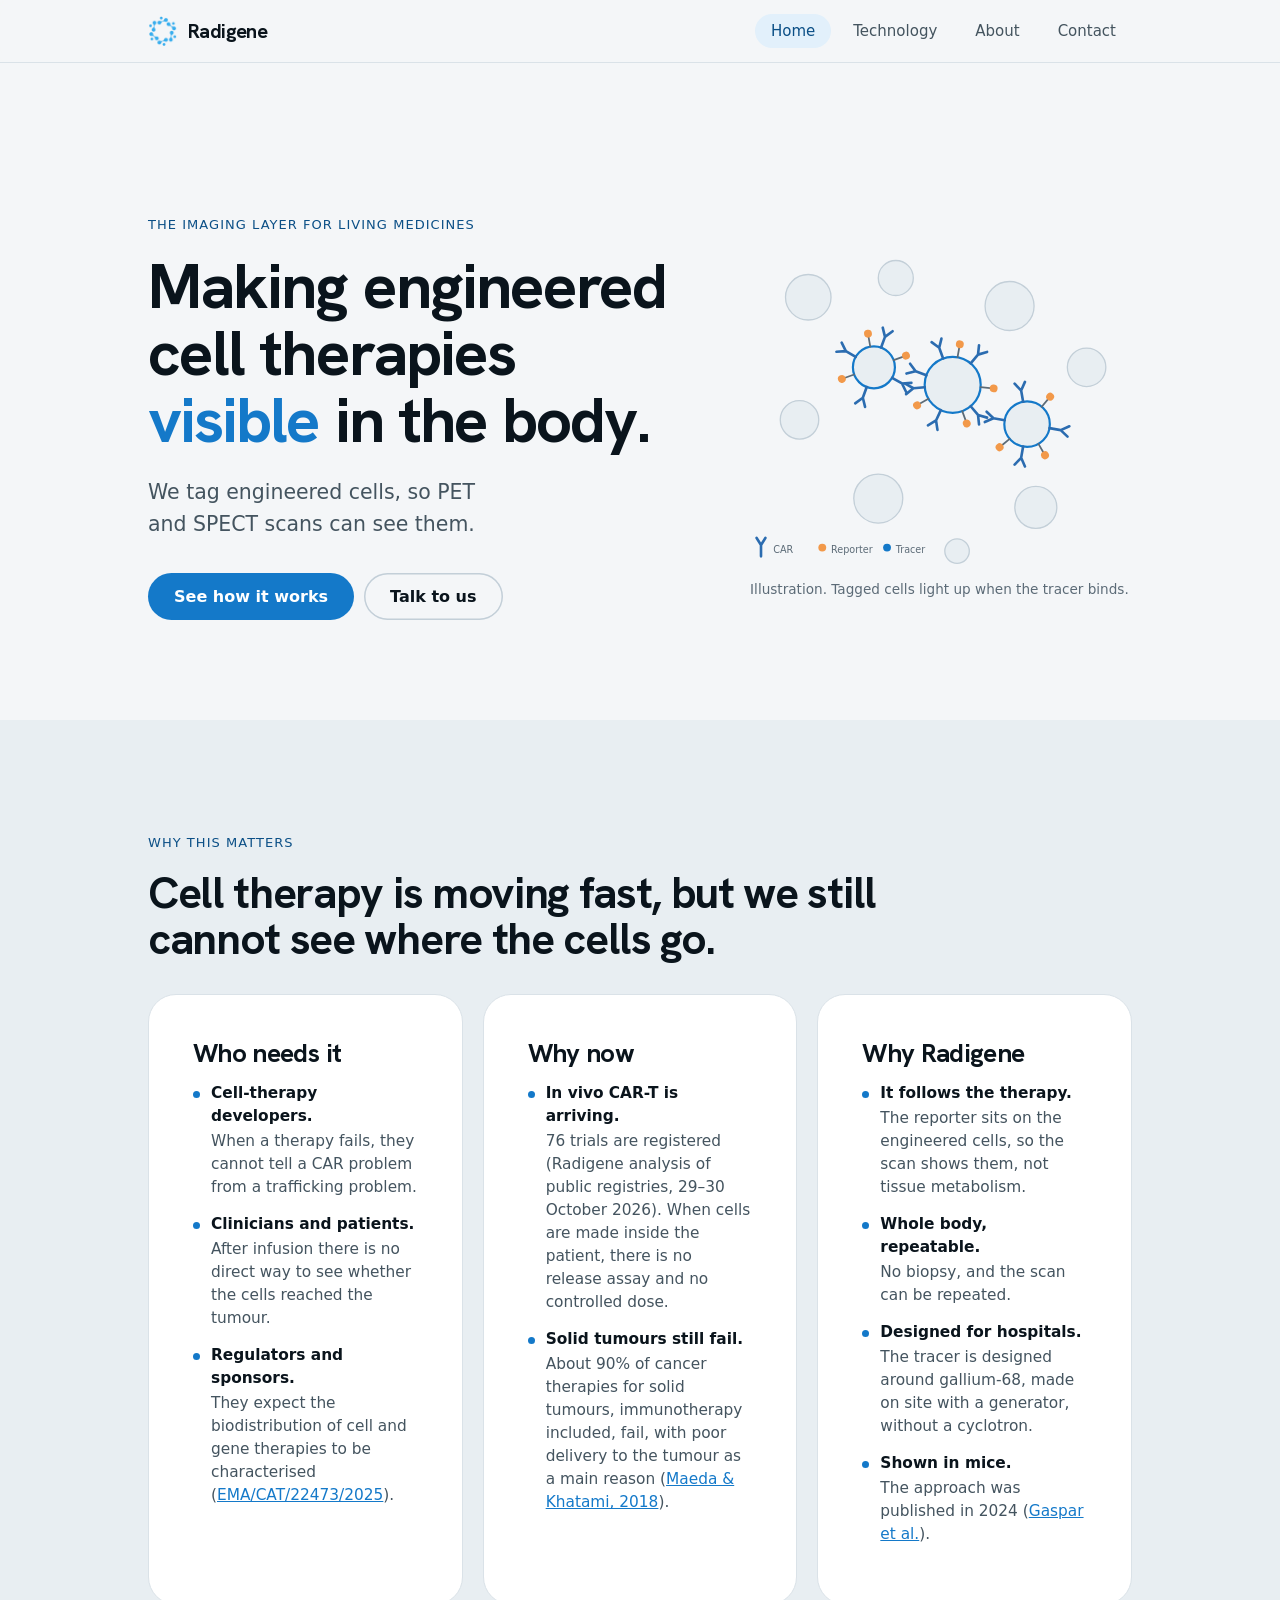
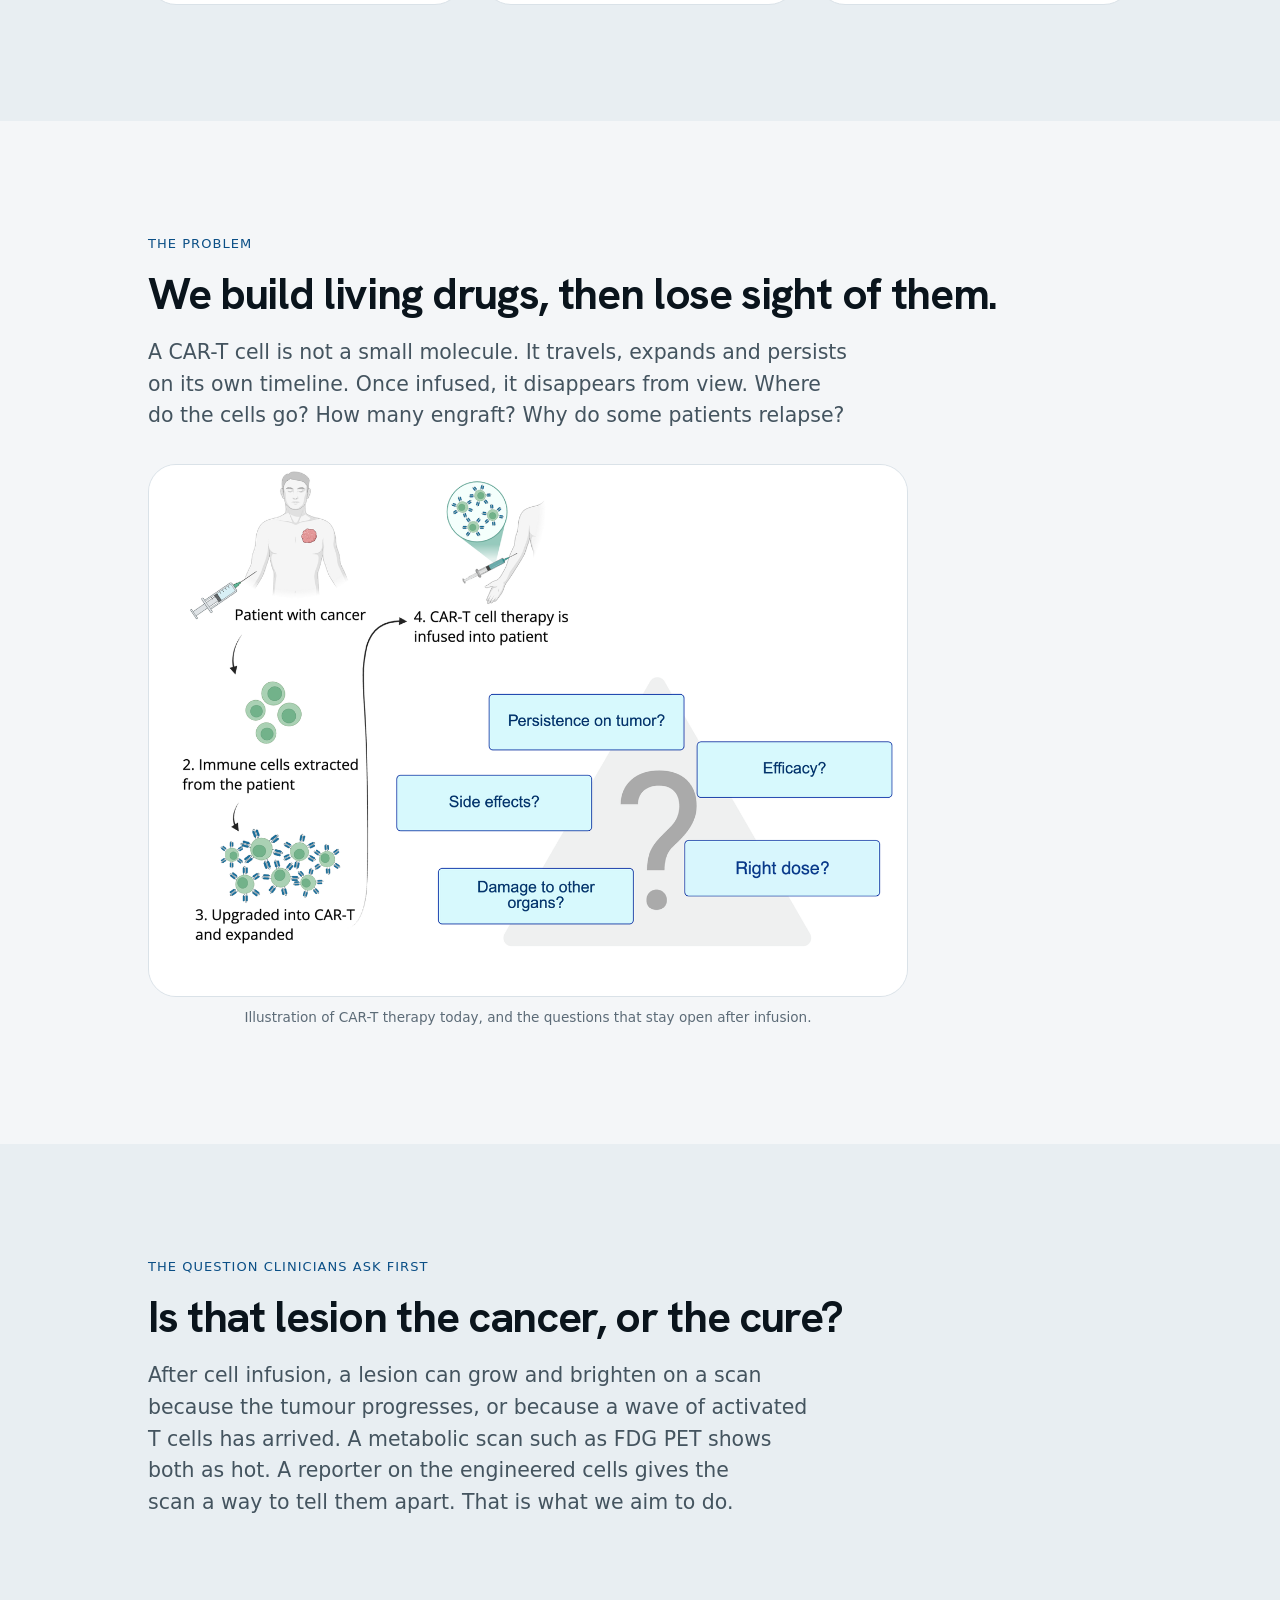
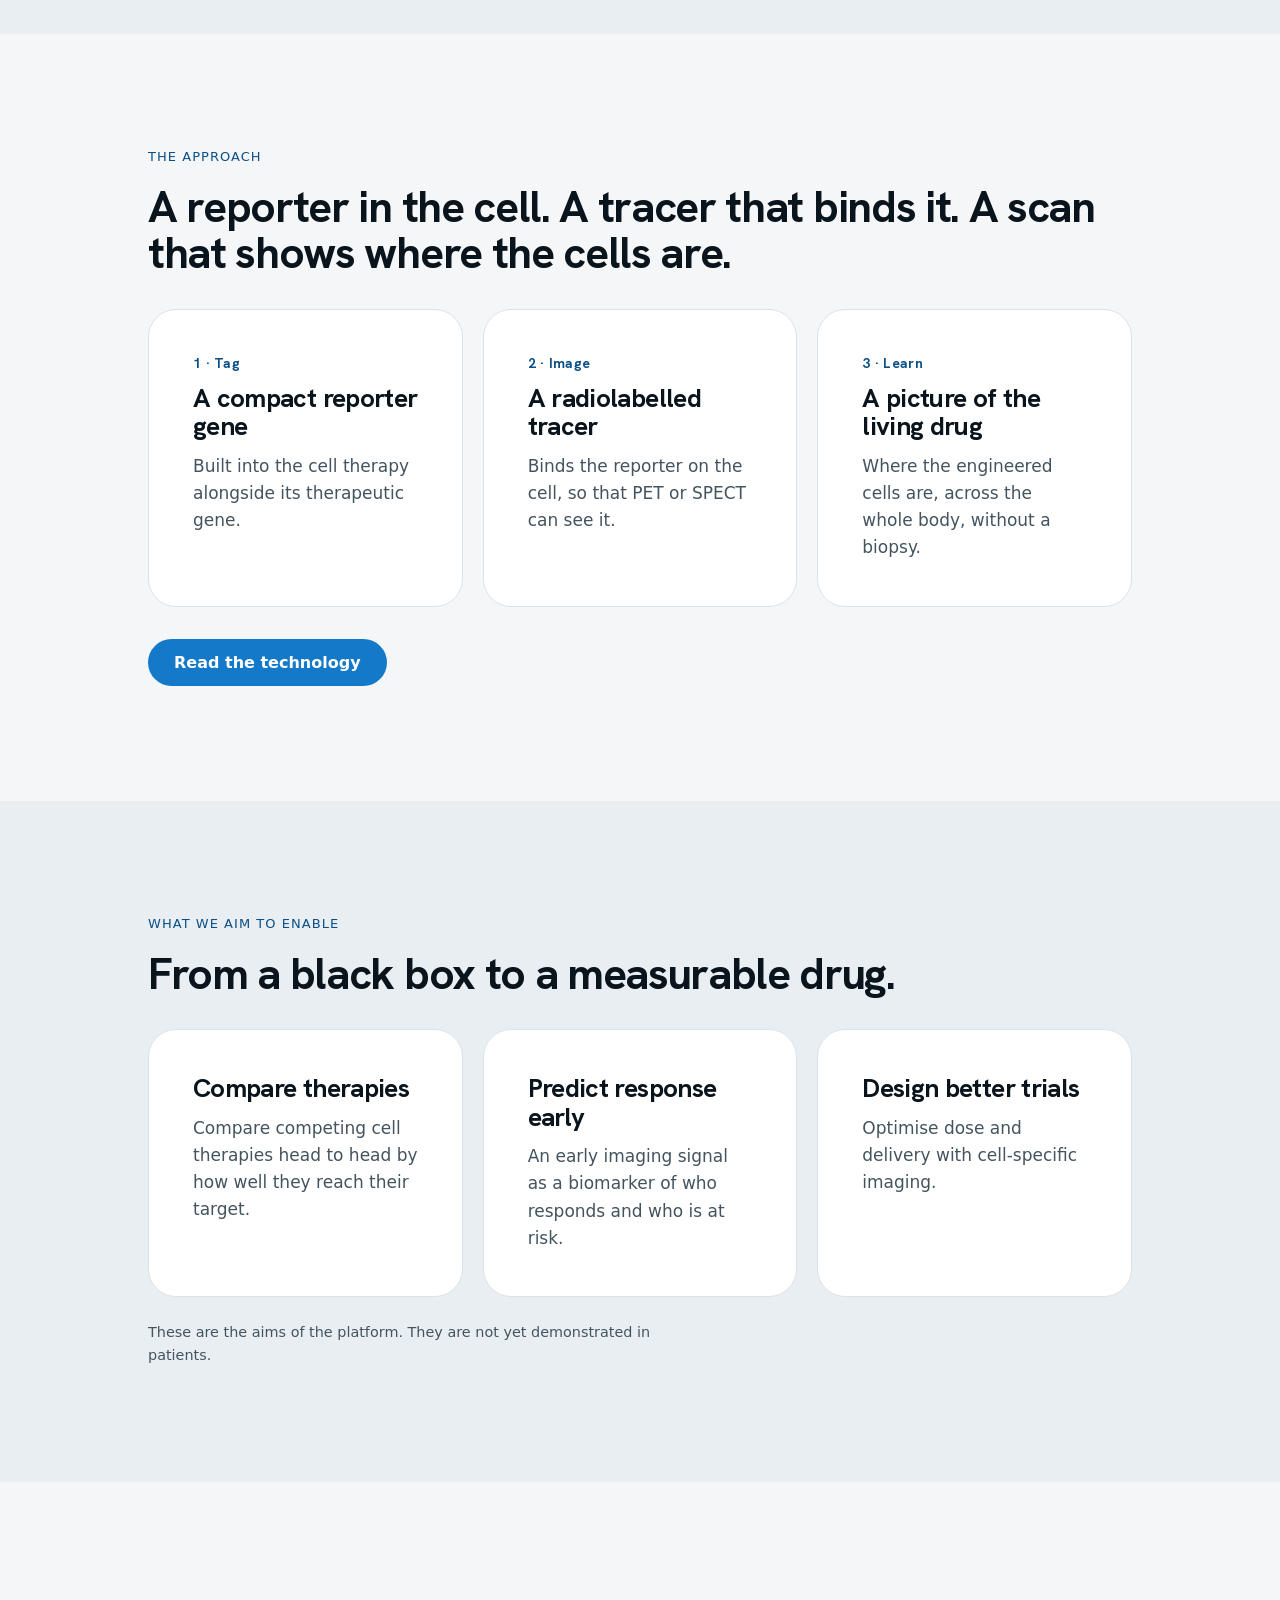
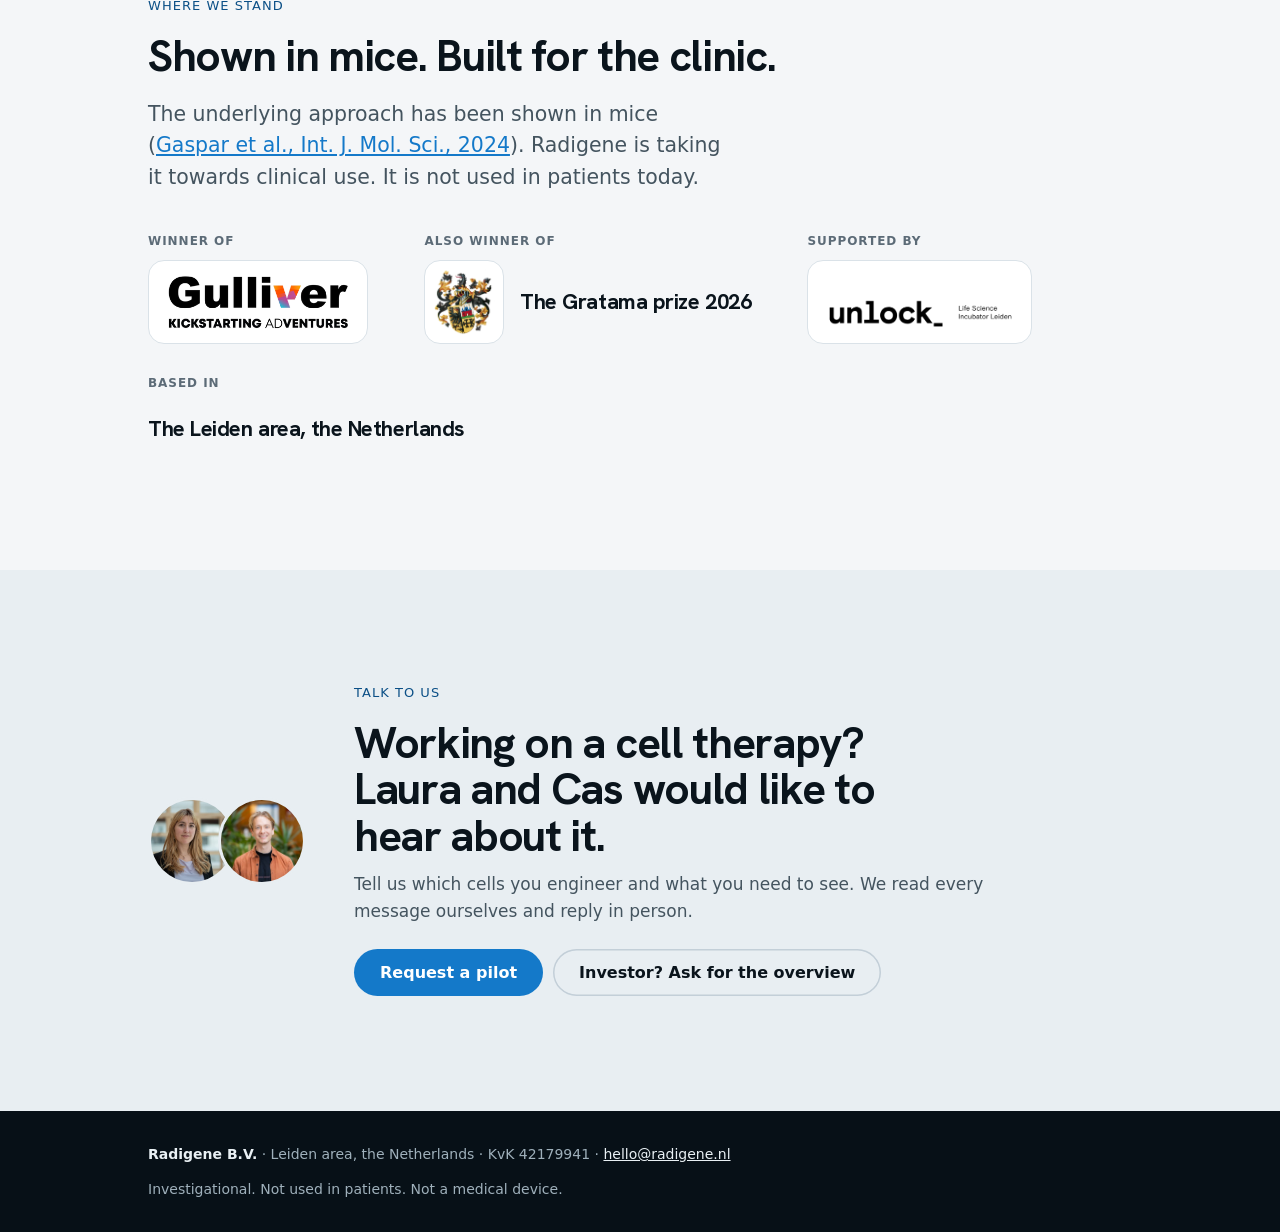
==== index.html @ 937caa24 "Search and AI visibility: Open Graph tags, JSON-LD Organization, share image, llms.txt, AI crawlers " ====
<!doctype html>
<html lang="en">
<head>
<meta charset="utf-8">
<meta name="viewport" content="width=device-width,initial-scale=1">
<title>Radigene | The imaging layer for living medicines</title>
<meta name="description" content="Radigene B.V. is a Dutch company building the imaging layer for living medicines: a reporter gene and a radiolabelled tracer to image engineered cells with PET and SPECT.">
<link rel="icon" href="assets/favicon-64.png">
<link rel="canonical" href="https://radigene.nl/">
<meta property="og:type" content="website">
<meta property="og:site_name" content="Radigene">
<meta property="og:title" content="Radigene | The imaging layer for living medicines">
<meta property="og:description" content="Radigene B.V. is a Dutch company building the imaging layer for living medicines: a reporter gene and a radiolabelled tracer to image engineered cells with PET and SPECT.">
<meta property="og:url" content="https://radigene.nl/">
<meta property="og:image" content="https://radigene.nl/assets/og-image.png">
<meta property="og:image:width" content="1200">
<meta property="og:image:height" content="630">
<meta property="og:image:alt" content="Radigene, the imaging layer for living medicines">
<meta name="twitter:card" content="summary_large_image">
<script type="application/ld+json">{"@context": "https://schema.org", "@type": "Organization", "@id": "https://radigene.nl/#organization", "name": "Radigene", "legalName": "Radigene B.V.", "url": "https://radigene.nl/", "logo": "https://radigene.nl/assets/logo-full.png", "image": "https://radigene.nl/assets/og-image.png", "email": "hello@radigene.nl", "description": "Radigene B.V. is a Dutch company building the imaging layer for living medicines: a reporter gene and a radiolabelled tracer to image engineered cells with PET and SPECT.", "identifier": {"@type": "PropertyValue", "propertyID": "KvK", "value": "42179941"}, "founder": [{"@type": "Person", "name": "Laura Mezzanotte", "jobTitle": "Co-founder and CEO", "sameAs": ["https://www.linkedin.com/in/lauramezzanotte/"]}, {"@type": "Person", "name": "Cas Kranenburg", "jobTitle": "Co-founder and business development", "sameAs": ["https://www.linkedin.com/in/kranenburg-cas/"]}]}</script>
<link rel="preload" href="assets/fonts/HankenGrotesk-Bold-latin.woff2" as="font" type="font/woff2" crossorigin>
<link rel="stylesheet" href="assets/site.css">
</head>
<body>
<a class="skip" href="#main">Skip to content</a>
<header class="site">
  <div class="wrap">
    <a class="brand" href="index.html"><img src="assets/logo-mark.png" alt="" width="30" height="30">Radigene</a>
    <nav aria-label="Main"><ul><li><a href="index.html" aria-current="page">Home</a></li><li><a href="technology.html">Technology</a></li><li><a href="about.html">About</a></li><li><a href="contact.html">Contact</a></li></ul></nav>
  </div>
</header>
<main id="main">
<section class="hero"><div class="wrap herogrid">
  <div>
    <p class="eyebrow">The imaging layer for living medicines</p>
    <h1>Making engineered cell therapies <em>visible</em> in the body.</h1>
    <p class="lede">We tag engineered cells, so PET and SPECT scans can see them.</p>
    <a class="btn" href="technology.html">See how it works</a><a class="btn alt" href="contact.html">Talk to us</a>
  </div>
  <figure class="vizwrap"><svg class="viz" viewBox="0 0 440 380" role="img" aria-label="Illustration: engineered cells carry two kinds of receptor on their surface, a CAR and a reporter. Radiolabelled tracer particles travel to the reporters and bind them, and the cells light up."><g class="cells"><circle cx="70" cy="70" r="26"/><circle cx="170" cy="48" r="20"/><circle cx="300" cy="80" r="28"/><circle cx="388" cy="150" r="22"/><circle cx="60" cy="210" r="22"/><circle cx="150" cy="300" r="28"/><circle cx="330" cy="310" r="24"/><circle cx="240" cy="360" r="14"/><g class="tag t1"><g transform="translate(235 170)"><circle class="body" r="32"/><g transform="rotate(-70) translate(0 -32)"><path class="car" d="M0 0V-13M0 -13L-6 -22M0 -13L6 -22"/></g><g transform="rotate(-20) translate(0 -32)"><path class="car" d="M0 0V-13M0 -13L-6 -22M0 -13L6 -22"/></g><g transform="rotate(40) translate(0 -32)"><path class="car" d="M0 0V-13M0 -13L-6 -22M0 -13L6 -22"/></g><g transform="rotate(140) translate(0 -32)"><path class="car" d="M0 0V-13M0 -13L-6 -22M0 -13L6 -22"/></g><g transform="rotate(205) translate(0 -32)"><path class="car" d="M0 0V-13M0 -13L-6 -22M0 -13L6 -22"/></g><g transform="rotate(265) translate(0 -32)"><path class="car" d="M0 0V-13M0 -13L-6 -22M0 -13L6 -22"/></g><g transform="rotate(10) translate(0 -32)"><path class="stem" d="M0 0V-11"/><circle class="rep" cx="0" cy="-15" r="4.5"/></g><g transform="rotate(95) translate(0 -32)"><path class="stem" d="M0 0V-11"/><circle class="rep" cx="0" cy="-15" r="4.5"/></g><g transform="rotate(160) translate(0 -32)"><path class="stem" d="M0 0V-11"/><circle class="rep" cx="0" cy="-15" r="4.5"/></g><g transform="rotate(-120) translate(0 -32)"><path class="stem" d="M0 0V-11"/><circle class="rep" cx="0" cy="-15" r="4.5"/></g></g></g><g class="tag t2"><g transform="translate(145 150)"><circle class="body" r="24"/><g transform="rotate(-60) translate(0 -24)"><path class="car" d="M0 0V-13M0 -13L-6 -22M0 -13L6 -22"/></g><g transform="rotate(20) translate(0 -24)"><path class="car" d="M0 0V-13M0 -13L-6 -22M0 -13L6 -22"/></g><g transform="rotate(120) translate(0 -24)"><path class="car" d="M0 0V-13M0 -13L-6 -22M0 -13L6 -22"/></g><g transform="rotate(200) translate(0 -24)"><path class="car" d="M0 0V-13M0 -13L-6 -22M0 -13L6 -22"/></g><g transform="rotate(-10) translate(0 -24)"><path class="stem" d="M0 0V-11"/><circle class="rep" cx="0" cy="-15" r="4.5"/></g><g transform="rotate(70) translate(0 -24)"><path class="stem" d="M0 0V-11"/><circle class="rep" cx="0" cy="-15" r="4.5"/></g><g transform="rotate(250) translate(0 -24)"><path class="stem" d="M0 0V-11"/><circle class="rep" cx="0" cy="-15" r="4.5"/></g></g></g><g class="tag t3"><g transform="translate(320 215)"><circle class="body" r="26"/><g transform="rotate(-80) translate(0 -26)"><path class="car" d="M0 0V-13M0 -13L-6 -22M0 -13L6 -22"/></g><g transform="rotate(-10) translate(0 -26)"><path class="car" d="M0 0V-13M0 -13L-6 -22M0 -13L6 -22"/></g><g transform="rotate(100) translate(0 -26)"><path class="car" d="M0 0V-13M0 -13L-6 -22M0 -13L6 -22"/></g><g transform="rotate(190) translate(0 -26)"><path class="car" d="M0 0V-13M0 -13L-6 -22M0 -13L6 -22"/></g><g transform="rotate(40) translate(0 -26)"><path class="stem" d="M0 0V-11"/><circle class="rep" cx="0" cy="-15" r="4.5"/></g><g transform="rotate(150) translate(0 -26)"><path class="stem" d="M0 0V-11"/><circle class="rep" cx="0" cy="-15" r="4.5"/></g><g transform="rotate(-130) translate(0 -26)"><path class="stem" d="M0 0V-11"/><circle class="rep" cx="0" cy="-15" r="4.5"/></g></g></g></g><g class="trc"><circle class="p" cx="420" cy="20" r="4.5" style="--dx:-176.8px;--dy:103.7px;animation-delay:0.00s"/><circle class="p" cx="430" cy="205" r="4.5" style="--dx:-148.2px;--dy:-30.9px;animation-delay:0.12s"/><circle class="p" cx="225" cy="372" r="4.5" style="--dx:-30.7px;--dy:-178.5px;animation-delay:0.24s"/><circle class="p" cx="18" cy="30" r="4.5" style="--dx:120.2px;--dy:81.6px;animation-delay:0.36s"/><circle class="p" cx="190" cy="6" r="4.5" style="--dx:-8.4px;--dy:130.7px;animation-delay:0.48s"/><circle class="p" cx="415" cy="360" r="4.5" style="--dx:-74.5px;--dy:-109.5px;animation-delay:0.60s"/><circle class="p" cx="436" cy="120" r="4.5" style="--dx:-89.6px;--dy:63.6px;animation-delay:0.72s"/></g><g class="key" font-size="11"><path class="car" d="M16 366V353M16 353L11 345M16 353L21 345"/><text x="30" y="362">CAR</text><circle class="rep" cx="86" cy="356" r="4.5"/><text x="96" y="362">Reporter</text><circle class="p0" cx="160" cy="356" r="4.5"/><text x="170" y="362">Tracer</text></g></svg><figcaption>Illustration. Tagged cells light up when the tracer binds.</figcaption></figure>
</div></section>

<section class="tint need"><div class="wrap">
  <p class="eyebrow">Why this matters</p>
  <h2>Cell therapy is moving fast, but we still cannot see where the cells go.</h2>
  <div class="cols" style="margin-top:32px">
    <div class="panel"><h3>Who needs it</h3>
      <ul class="tick">
        <li><b>Cell-therapy developers.</b> When a therapy fails, they cannot tell a CAR problem from a trafficking problem.</li>
        <li><b>Clinicians and patients.</b> After infusion there is no direct way to see whether the cells reached the tumour.</li>
        <li><b>Regulators and sponsors.</b> They expect the biodistribution of cell and gene therapies to be characterised (<a href="https://www.ema.europa.eu/en/guideline-quality-non-clinical-clinical-requirements-investigational-advanced-therapy-medicinal-products-clinical-trials-scientific-guideline" rel="noopener" target="_blank">EMA/CAT/22473/2025</a>).</li>
      </ul></div>
    <div class="panel"><h3>Why now</h3>
      <ul class="tick">
        <li><b>In vivo CAR-T is arriving.</b> 76 trials are registered (Radigene analysis of public registries, 29&ndash;30 October 2026). When cells are made inside the patient, there is no release assay and no controlled dose.</li>
        <li><b>Solid tumours still fail.</b> About 90% of cancer therapies for solid tumours, immunotherapy included, fail, with poor delivery to the tumour as a main reason (<a href="https://doi.org/10.1186/s40169-018-0185-6" rel="noopener" target="_blank">Maeda &amp; Khatami, 2018</a>).</li>
      </ul></div>
    <div class="panel"><h3>Why Radigene</h3>
      <ul class="tick">
        <li><b>It follows the therapy.</b> The reporter sits on the engineered cells, so the scan shows them, not tissue metabolism.</li>
        <li><b>Whole body, repeatable.</b> No biopsy, and the scan can be repeated.</li>
        <li><b>Designed for hospitals.</b> The tracer is designed around gallium-68, made on site with a generator, without a cyclotron.</li>
        <li><b>Shown in mice.</b> The approach was published in 2024 (<a href="https://doi.org/10.3390/ijms25158206" rel="noopener" target="_blank">Gaspar et al.</a>).</li>
      </ul></div>
  </div>
</div></section>

<section><div class="wrap">
  <p class="eyebrow">The problem</p>
  <h2>We build living drugs, then lose sight of them.</h2>
  <p class="lede" style="margin-top:0">A CAR-T cell is not a small molecule. It travels, expands and persists on its own timeline. Once infused, it disappears from view. Where do the cells go? How many engraft? Why do some patients relapse?</p>
  <figure class="slide" style="margin-top:32px;max-width:760px"><img src="assets/cart-process.png" width="1400" height="980" loading="lazy" alt="CAR-T therapy today: immune cells are taken from the patient, engineered into CAR-T cells and expanded, then infused. Afterwards the open questions are persistence on the tumour, efficacy, side effects, the right dose and damage to other organs."><figcaption>Illustration of CAR-T therapy today, and the questions that stay open after infusion.</figcaption></figure>
</div></section>

<section class="tint"><div class="wrap">
  <p class="eyebrow">The question clinicians ask first</p>
  <h2>Is that lesion the cancer, or the cure?</h2>
  <p class="lede" style="margin-top:0">After cell infusion, a lesion can grow and brighten on a scan because the tumour progresses, or because a wave of activated T cells has arrived. A metabolic scan such as FDG PET shows both as hot. A reporter on the engineered cells gives the scan a way to tell them apart. That is what we aim to do.</p>
</div></section>

<section><div class="wrap">
  <p class="eyebrow">The approach</p>
  <h2>A reporter in the cell. A tracer that binds it. A scan that shows where the cells are.</h2>
  <div class="cols" style="margin-top:32px">
    <div class="panel"><p class="num">1 &middot; Tag</p><h3>A compact reporter gene</h3><p style="margin-top:12px">Built into the cell therapy alongside its therapeutic gene.</p></div>
    <div class="panel"><p class="num">2 &middot; Image</p><h3>A radiolabelled tracer</h3><p style="margin-top:12px">Binds the reporter on the cell, so that PET or SPECT can see it.</p></div>
    <div class="panel"><p class="num">3 &middot; Learn</p><h3>A picture of the living drug</h3><p style="margin-top:12px">Where the engineered cells are, across the whole body, without a biopsy.</p></div>
  </div>
  <a class="btn" href="technology.html">Read the technology</a>
</div></section>

<section class="tint"><div class="wrap">
  <p class="eyebrow">What we aim to enable</p>
  <h2>From a black box to a measurable drug.</h2>
  <div class="cols" style="margin-top:32px">
    <div class="panel"><h3>Compare therapies</h3><p style="margin-top:12px">Compare competing cell therapies head to head by how well they reach their target.</p></div>
    <div class="panel"><h3>Predict response early</h3><p style="margin-top:12px">An early imaging signal as a biomarker of who responds and who is at risk.</p></div>
    <div class="panel"><h3>Design better trials</h3><p style="margin-top:12px">Optimise dose and delivery with cell-specific imaging.</p></div>
  </div>
  <p style="margin-top:24px;font-size:.9rem">These are the aims of the platform. They are not yet demonstrated in patients.</p>
</div></section>

<section><div class="wrap">
  <p class="eyebrow">Where we stand</p>
  <h2>Shown in mice. Built for the clinic.</h2>
  <p class="lede" style="margin-top:0">The underlying approach has been shown in mice (<a href="https://doi.org/10.3390/ijms25158206" rel="noopener" target="_blank">Gaspar et al., Int. J. Mol. Sci., 2024</a>). Radigene is taking it towards clinical use. It is not used in patients today.</p>
  <div class="recog">
    <div><span>Winner of</span><img src="assets/logo-gulliver.png" width="180" height="56" alt="Gulliver Challenge, Kickstarting Adventures" loading="lazy"></div>
    <div><span>Also winner of</span><div class="gr"><img src="assets/logo-gratama.png" width="76" height="81" alt="Gratama crest" loading="lazy"><p class="loc">The Gratama prize 2026</p></div></div>
    <div><span>Supported by</span><img src="assets/logo-unlock.png" width="225" height="69" alt="unlock_, Life Science Incubator Leiden" loading="lazy"></div>
    <div><span>Based in</span><p class="loc">The Leiden area, the Netherlands</p></div>
  </div>
</div></section>

<section class="tint"><div class="wrap">
  <div class="personal">
    <div class="faces"><img src="assets/laura-mezzanotte.jpg" width="88" height="88" alt="Laura Mezzanotte" loading="lazy"><img src="assets/cas-kranenburg.jpg" width="88" height="88" alt="Cas Kranenburg" loading="lazy"></div>
    <div>
      <p class="eyebrow">Talk to us</p>
      <h2>Working on a cell therapy? Laura and Cas would like to hear about it.</h2>
      <p>Tell us which cells you engineer and what you need to see. We read every message ourselves and reply in person.</p>
      <a class="btn" href="mailto:hello@radigene.nl?subject=Pilot%20with%20our%20construct">Request a pilot</a><a class="btn alt" href="mailto:hello@radigene.nl?subject=Overview%20request">Investor? Ask for the overview</a>
    </div>
  </div>
</div></section>
</main>
<footer class="site">
  <div class="wrap">
    <span><b>Radigene B.V.</b> &middot; Leiden area, the Netherlands &middot; KvK 42179941 &middot; <a href="mailto:hello@radigene.nl">hello@radigene.nl</a></span>
    <span>Investigational. Not used in patients. Not a medical device.</span>
  </div>
</footer>
</body>
</html>
---- assets/site.css ----
/* Radigene, light editorial style (adapted from the 2026-10 site drafts). Light and dark follow the system setting. */
@font-face{font-family:'HK Grotesk';font-weight:700;font-style:normal;font-display:swap;src:url(fonts/HankenGrotesk-Bold-latin.woff2) format('woff2');unicode-range:U+0000-00FF,U+0131,U+0152-0153,U+02BB-02BC,U+02C6,U+02DA,U+02DC,U+0304,U+0308,U+0329,U+2000-206F,U+20AC,U+2122,U+2191,U+2193,U+2212,U+2215,U+FEFF,U+FFFD}
@font-face{font-family:'HK Grotesk';font-weight:700;font-style:normal;font-display:swap;src:url(fonts/HankenGrotesk-Bold-latin-ext.woff2) format('woff2');unicode-range:U+0100-02BA,U+02BD-02C5,U+02C7-02CC,U+02CE-02D7,U+02DD-02FF,U+0304,U+0308,U+0329,U+1D00-1DBF,U+1E00-1E9F,U+1EF2-1EFF,U+2020,U+20A0-20AB,U+20AD-20C0,U+2113,U+2C60-2C7F,U+A720-A7FF}
/* Titles: HK Grotesk Bold (self-hosted; Hanken Grotesk is its current name). Body text: Segoe UI, system fonts elsewhere. */

:root{
  color-scheme:light dark;
  --bg:#F4F6F8; --bg-2:#E8EEF2; --surface:#FFFFFF;
  --ink:#0A141C; --muted:#44545F; --subtle:#5C6B77;
  --line:#DAE2E8; --line-2:#C3CFD8;
  --accent:#1479C9; --accent-soft:#E2F0FB; --accent-ink:#0B4F86; --on-accent:#FFFFFF;
  --dark:#071017; --on-dark:#E9F0F4; --on-dark-muted:#9FB0BB;
  --display:"HK Grotesk","Hanken Grotesk","Segoe UI",system-ui,sans-serif;
  --sans:"Segoe UI",system-ui,-apple-system,"Helvetica Neue",Arial,sans-serif;
  --r-panel:28px; --pill:999px;
  --gut:clamp(20px,4vw,48px); --max:1080px;
}
@media (prefers-color-scheme:dark){:root{
  --bg:#071017; --bg-2:#0B1822; --surface:#0E1A24;
  --ink:#EAF1F5; --muted:#AEBDC7; --subtle:#8FA0AB;
  --line:#1B2A36; --line-2:#2B3D4C;
  --accent:#4DB1F0; --accent-soft:#10283A; --accent-ink:#A6DEFF; --on-accent:#05121B;
  --dark:#040B10;
}}
*{box-sizing:border-box;margin:0;padding:0}
html{background:var(--bg);scroll-behavior:smooth}
body{min-height:100vh;display:flex;flex-direction:column;background:var(--bg);color:var(--muted);font:400 17px/1.6 var(--sans);-webkit-font-smoothing:antialiased;-webkit-text-size-adjust:100%}
a{color:var(--accent)}
img{display:block;max-width:100%}
:focus-visible{outline:3px solid var(--accent);outline-offset:3px;border-radius:6px}
.skip{position:absolute;left:-999px;top:8px;background:var(--accent);color:var(--on-accent);padding:10px 16px;border-radius:var(--pill);z-index:99;font:500 14px var(--sans);text-decoration:none}
.skip:focus{left:8px}
h1,h2,h3{font-family:var(--display);color:var(--ink);font-weight:700;letter-spacing:-.03em;line-height:1.05}
h1{font-size:clamp(40px,7vw,84px);max-width:16ch}
h2{font-size:clamp(28px,4vw,44px);margin-bottom:20px}
h3{font-size:clamp(20px,2.2vw,26px);line-height:1.1;letter-spacing:-.025em;font-weight:700}
h1 em{font-style:normal;color:var(--accent)}
p{max-width:62ch}
p+p{margin-top:1em}
.lede{font-size:clamp(18px,1.6vw,21px);line-height:1.55;margin-top:24px}
.wrap{max-width:var(--max);margin:0 auto;padding-inline:var(--gut);width:100%}
.eyebrow{font:500 13px var(--sans);letter-spacing:.08em;text-transform:uppercase;color:var(--accent-ink);margin-bottom:20px}

header.site{position:sticky;top:0;z-index:10;background:color-mix(in srgb,var(--bg) 88%,transparent);backdrop-filter:saturate(1.4) blur(10px);border-bottom:1px solid var(--line)}
header.site .wrap{display:flex;align-items:center;justify-content:space-between;gap:16px;padding-block:14px}
.brand{display:flex;align-items:center;gap:10px;text-decoration:none;color:var(--ink);font:700 20px var(--display);letter-spacing:-.03em}
.brand img{width:30px;height:auto}
nav ul{display:flex;gap:6px;list-style:none}
nav a{display:block;padding:8px 16px;border-radius:var(--pill);color:var(--muted);text-decoration:none;font:500 15px var(--sans)}
nav a:hover{color:var(--ink);background:var(--bg-2)}
nav a[aria-current="page"]{background:var(--accent-soft);color:var(--accent-ink)}

main{flex:1}
section{padding-block:clamp(56px,9vw,120px)}
.hero{padding-block:clamp(72px,12vw,160px) clamp(48px,8vw,100px)}
.tint{background:var(--bg-2)}
.btn{display:inline-block;margin-top:32px;padding:14px 26px;border-radius:var(--pill);background:var(--accent);color:var(--on-accent);text-decoration:none;font:600 16px var(--sans)}
.btn:hover{filter:brightness(1.08)}
.btn.alt{background:transparent;color:var(--ink);box-shadow:inset 0 0 0 1.5px var(--line-2);margin-left:10px}
.panel{background:var(--surface);border:1px solid var(--line);border-radius:var(--r-panel);padding:clamp(24px,4vw,44px)}
.cols{display:grid;grid-template-columns:repeat(auto-fit,minmax(260px,1fr));gap:20px}
.people{display:grid;grid-template-columns:repeat(auto-fit,minmax(300px,1fr));gap:20px}
.person{display:flex;flex-direction:column;gap:16px}
.person img{width:112px;height:112px;border-radius:50%;object-fit:cover;border:1px solid var(--line)}
.person .role{font:500 14px var(--sans);color:var(--accent-ink);margin:4px 0 12px}
.person p{margin:0 0 10px}
.kv{display:grid;grid-template-columns:max-content 1fr;gap:8px 24px}
.kv dt{color:var(--subtle)} .kv dd{color:var(--ink)}
.mail{font:700 clamp(22px,4vw,40px) var(--display);letter-spacing:-.03em;word-break:break-word}

footer.site{background:var(--dark);color:var(--on-dark-muted);font-size:14px;padding-block:32px}
footer.site .wrap{display:flex;flex-wrap:wrap;justify-content:space-between;gap:12px 32px}
footer.site a{color:var(--on-dark)}
footer.site b{color:var(--on-dark);font-weight:600}
@media (max-width:560px){nav a{padding:8px 11px;font-size:14px}.btn.alt{margin-left:0;margin-top:12px}}
@media (prefers-reduced-motion:reduce){html{scroll-behavior:auto}}
@media (max-width:380px){nav a{padding:8px 8px}.brand{font-size:18px}}
.num{font:700 14px var(--display);color:var(--accent-ink);letter-spacing:.02em;margin-bottom:12px}
.cols4{grid-template-columns:repeat(auto-fit,minmax(220px,1fr))}
.herogrid{display:grid;grid-template-columns:1.25fr .9fr;gap:clamp(24px,5vw,64px);align-items:center}
.vizwrap{margin:0}
.vizwrap figcaption,.slide figcaption{font-size:.85rem;color:var(--subtle);margin-top:10px;text-align:center}
.viz{width:100%;height:auto;display:block}
.viz .cells circle{fill:var(--bg-2);stroke:var(--line-2);stroke-width:1.5}
.viz .cells .tag{stroke:var(--accent);stroke-width:2.5;animation:glow 8s ease-in-out infinite}
.viz .cells .t2{animation-delay:.8s}.viz .cells .t3{animation-delay:1.6s}
@media (prefers-reduced-motion:reduce){.viz .cells .tag{animation:none;fill:var(--accent-soft)}.viz .p{animation:none;opacity:0}}
@media (max-width:760px){.herogrid{grid-template-columns:1fr}.vizwrap{max-width:360px}}
.strip{padding-block:0;border-block:1px solid var(--line);background:var(--surface)}
.facts{display:grid;grid-template-columns:repeat(auto-fit,minmax(240px,1fr));gap:0}
.facts>div{padding:28px 24px 28px 0}
.facts strong{display:block;font:700 clamp(30px,4vw,44px) var(--display);letter-spacing:-.03em;color:var(--ink);line-height:1;margin-bottom:8px}
.facts span{display:block;font-size:.92rem;line-height:1.5}
.chip{display:inline-block;padding:8px 16px;border-radius:var(--pill);background:var(--accent-soft);color:var(--accent-ink);font:600 14px var(--sans)}
.panel .btn{margin-top:20px}
.slide{margin:0}
.slide img{width:100%;height:auto;border-radius:var(--r-panel);border:1px solid var(--line);background:#fff}
.herogrid h1{font-size:clamp(36px,5.2vw,64px)}
.viz .car{fill:none;stroke:#2B6CB0;stroke-width:2.6;stroke-linecap:round;stroke-linejoin:round}
.viz .stem{stroke:var(--subtle);stroke-width:2;stroke-linecap:round}
.viz .rep{fill:#F2994A;stroke:none}
.viz .cells .tag .body{fill:var(--bg-2);stroke:var(--accent);stroke-width:2.5}
.viz .cells .tag{animation:none}
.viz .cells .tag .body{animation:glow 8s ease-in-out infinite}
.viz .cells .t2 .body{animation-delay:.8s}.viz .cells .t3 .body{animation-delay:1.6s}
.viz .cells .tag .rep{animation:repglow 8s ease-in-out infinite}
.viz .cells .t2 .rep{animation-delay:.8s}.viz .cells .t3 .rep{animation-delay:1.6s}
.viz .key text{fill:var(--subtle);font-family:var(--sans)}
@media (prefers-color-scheme:dark){.viz .car{stroke:#6FA8E0}}
@media (prefers-reduced-motion:reduce){.viz .cells .tag .body,.viz .cells .tag .rep{animation:none}.viz .cells .tag .body{fill:var(--accent-soft)}}
ul.tick{list-style:none;margin-top:14px}
ul.tick li{margin:0 0 14px;padding-left:18px;position:relative;font-size:.96rem;line-height:1.5}
ul.tick li::before{content:"";position:absolute;left:0;top:.6em;width:7px;height:7px;border-radius:50%;background:var(--accent)}
ul.tick b{color:var(--ink)}
.need .panel h3{margin-bottom:4px}
.recog{display:flex;flex-wrap:wrap;gap:32px 56px;margin-top:40px;align-items:flex-end}
.recog>div{display:flex;flex-direction:column;gap:12px}
.recog span{font:600 12px var(--sans);letter-spacing:.08em;text-transform:uppercase;color:var(--subtle)}
.recog img{background:#fff;padding:12px 16px;border-radius:16px;border:1px solid var(--line);height:auto;width:auto;max-height:84px}
.recog .loc{font:700 22px var(--display);color:var(--ink);letter-spacing:-.02em;margin:0;padding:12px 0}
.viz .cells circle.rep{fill:#F2994A;stroke:none}
.viz .car{stroke-width:3}
.viz .p{fill:#1479C9;opacity:0;animation:dock 8s ease-in-out infinite}
.viz .p0{fill:#1479C9}
@keyframes dock{0%,8%{opacity:0;transform:translate(0,0)}14%{opacity:1}52%{opacity:1;transform:translate(var(--dx),var(--dy))}86%{opacity:1;transform:translate(var(--dx),var(--dy))}95%,100%{opacity:0;transform:translate(var(--dx),var(--dy))}}
@keyframes glow{0%,50%{fill:var(--bg-2);filter:none}62%,88%{fill:var(--accent-soft);filter:drop-shadow(0 0 14px var(--accent))}100%{fill:var(--bg-2);filter:none}}
@keyframes repglow{0%,50%{filter:none}62%,88%{filter:drop-shadow(0 0 7px #F2994A) brightness(1.2)}100%{filter:none}}
.viz .cells .tag .body{animation-delay:0s!important}
.viz .cells .tag .rep{animation-delay:0s!important}
@media (prefers-reduced-motion:reduce){.viz .p{animation:none;opacity:0}}
ul.tick b{display:block;margin-bottom:2px}
.personal{display:grid;grid-template-columns:auto 1fr;gap:clamp(20px,4vw,48px);align-items:center}
.faces{display:flex}
.faces img{width:88px;height:88px;border-radius:50%;object-fit:cover;border:3px solid var(--bg-2)}
.faces img+img{margin-left:-18px}
.personal h2{margin-bottom:12px;max-width:22ch}
.personal .btn{margin-top:24px}
@media (max-width:640px){.personal{grid-template-columns:1fr}}
.lede{text-wrap:balance}
.person.adv{flex-direction:row;gap:18px;align-items:flex-start}.person.adv img{width:80px;height:80px}.advs{grid-template-columns:repeat(auto-fit,minmax(320px,1fr))}.need h2{max-width:24ch}
.need h2{max-width:32ch}
.recog .gr{display:flex;align-items:center;gap:16px}.recog .gr img{max-height:84px;padding:8px}.recog .gr .loc{padding:0}
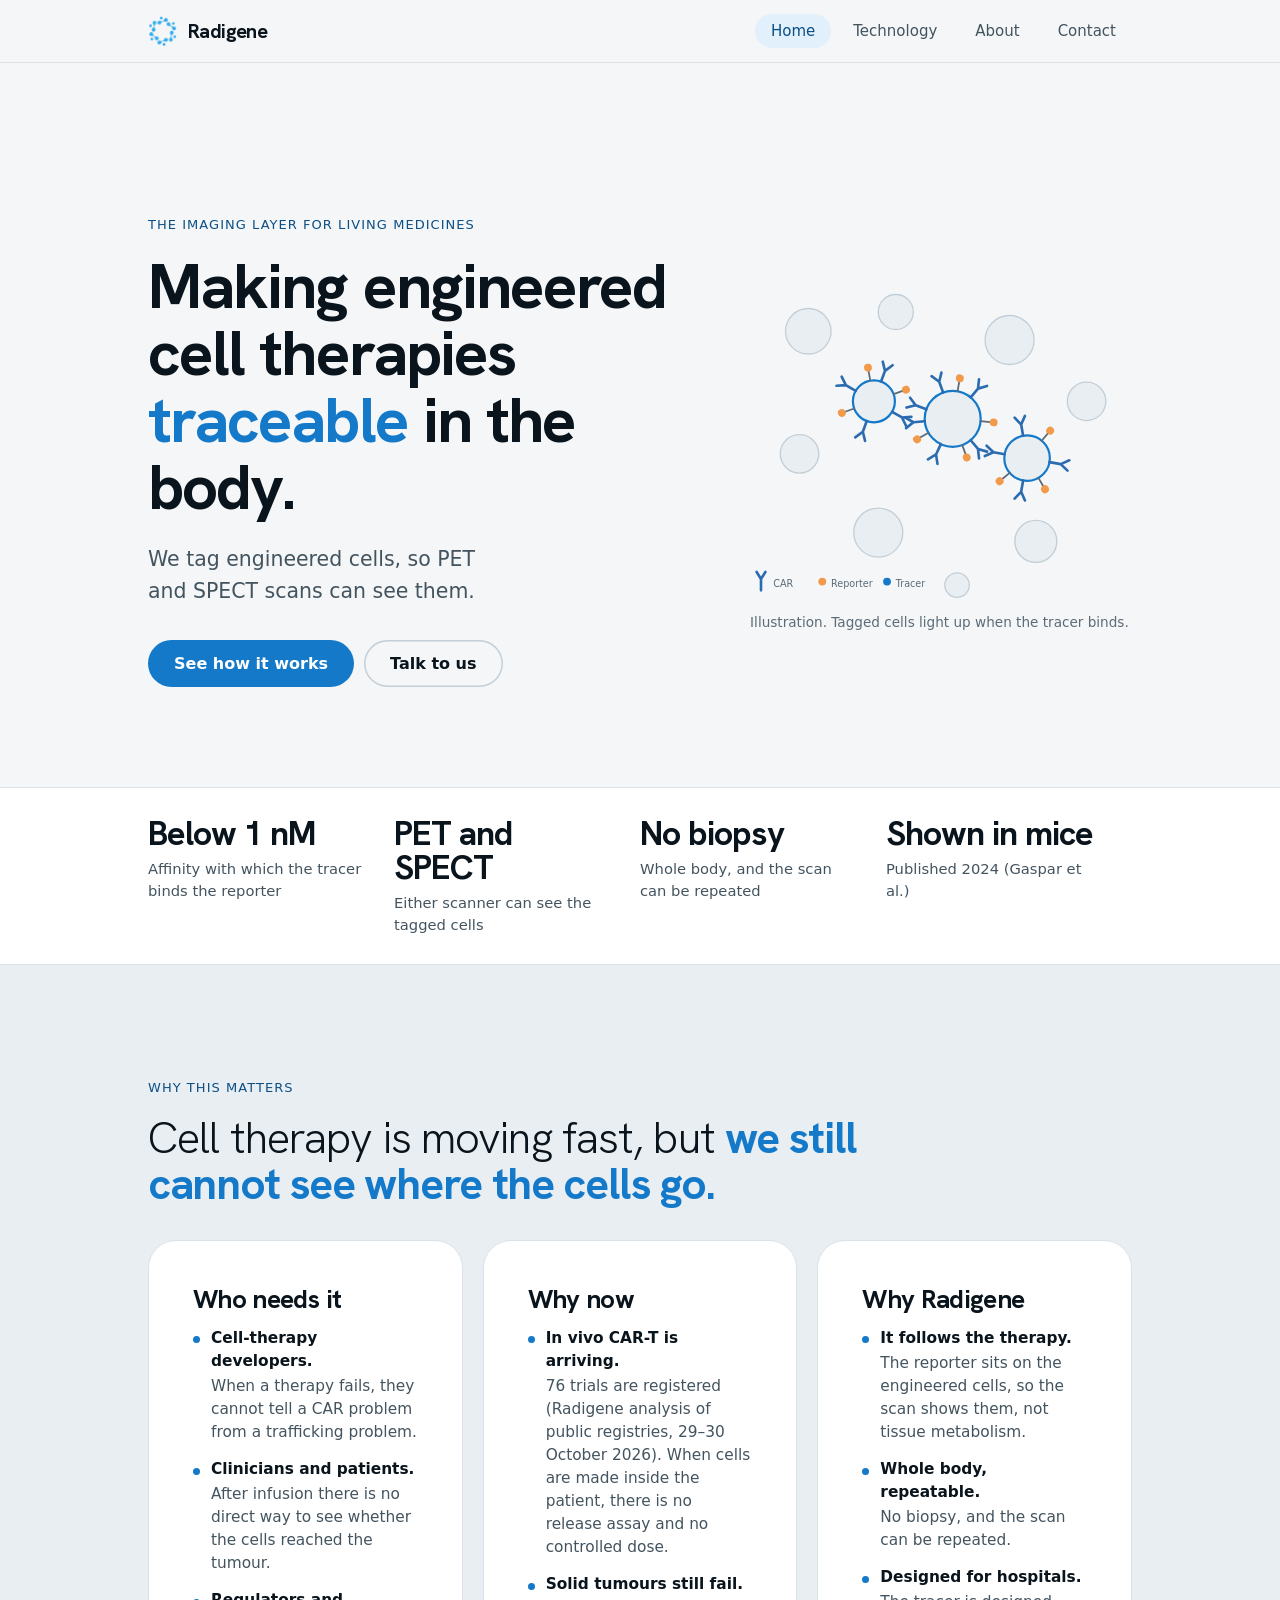
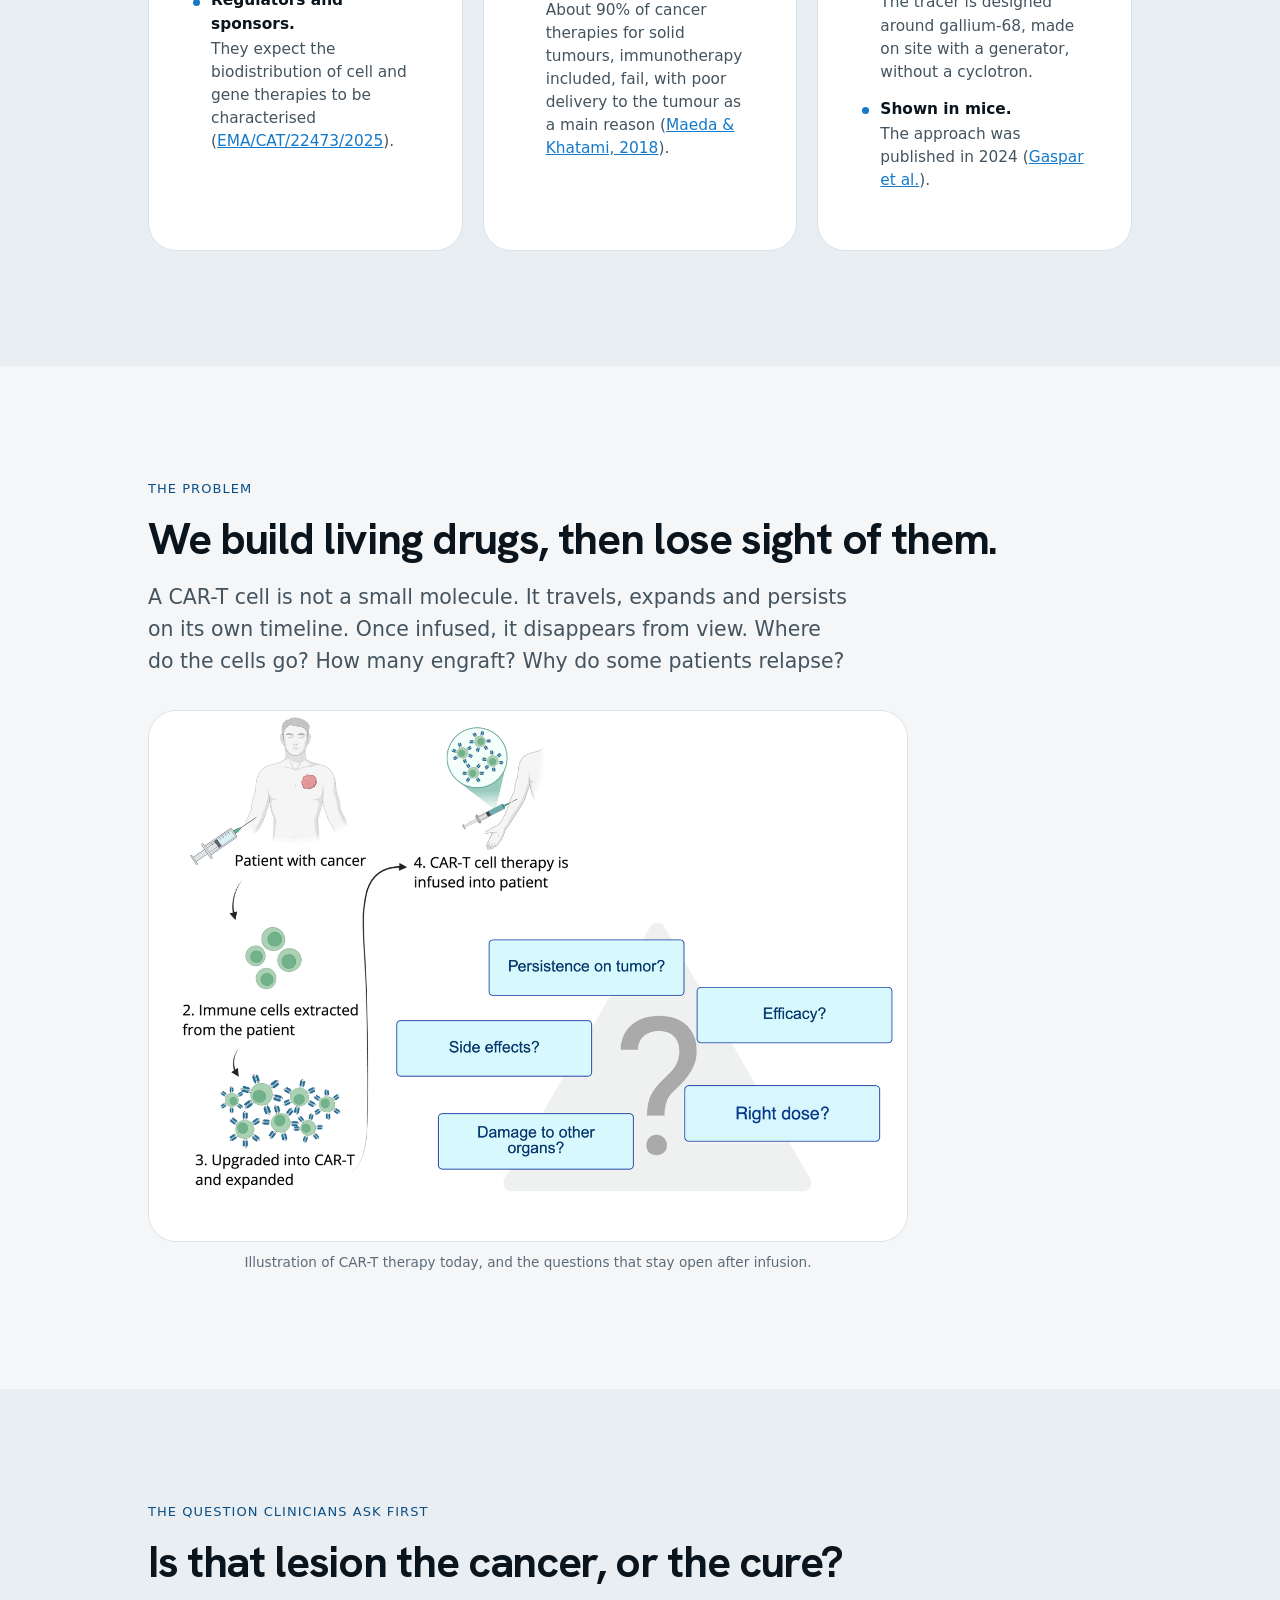
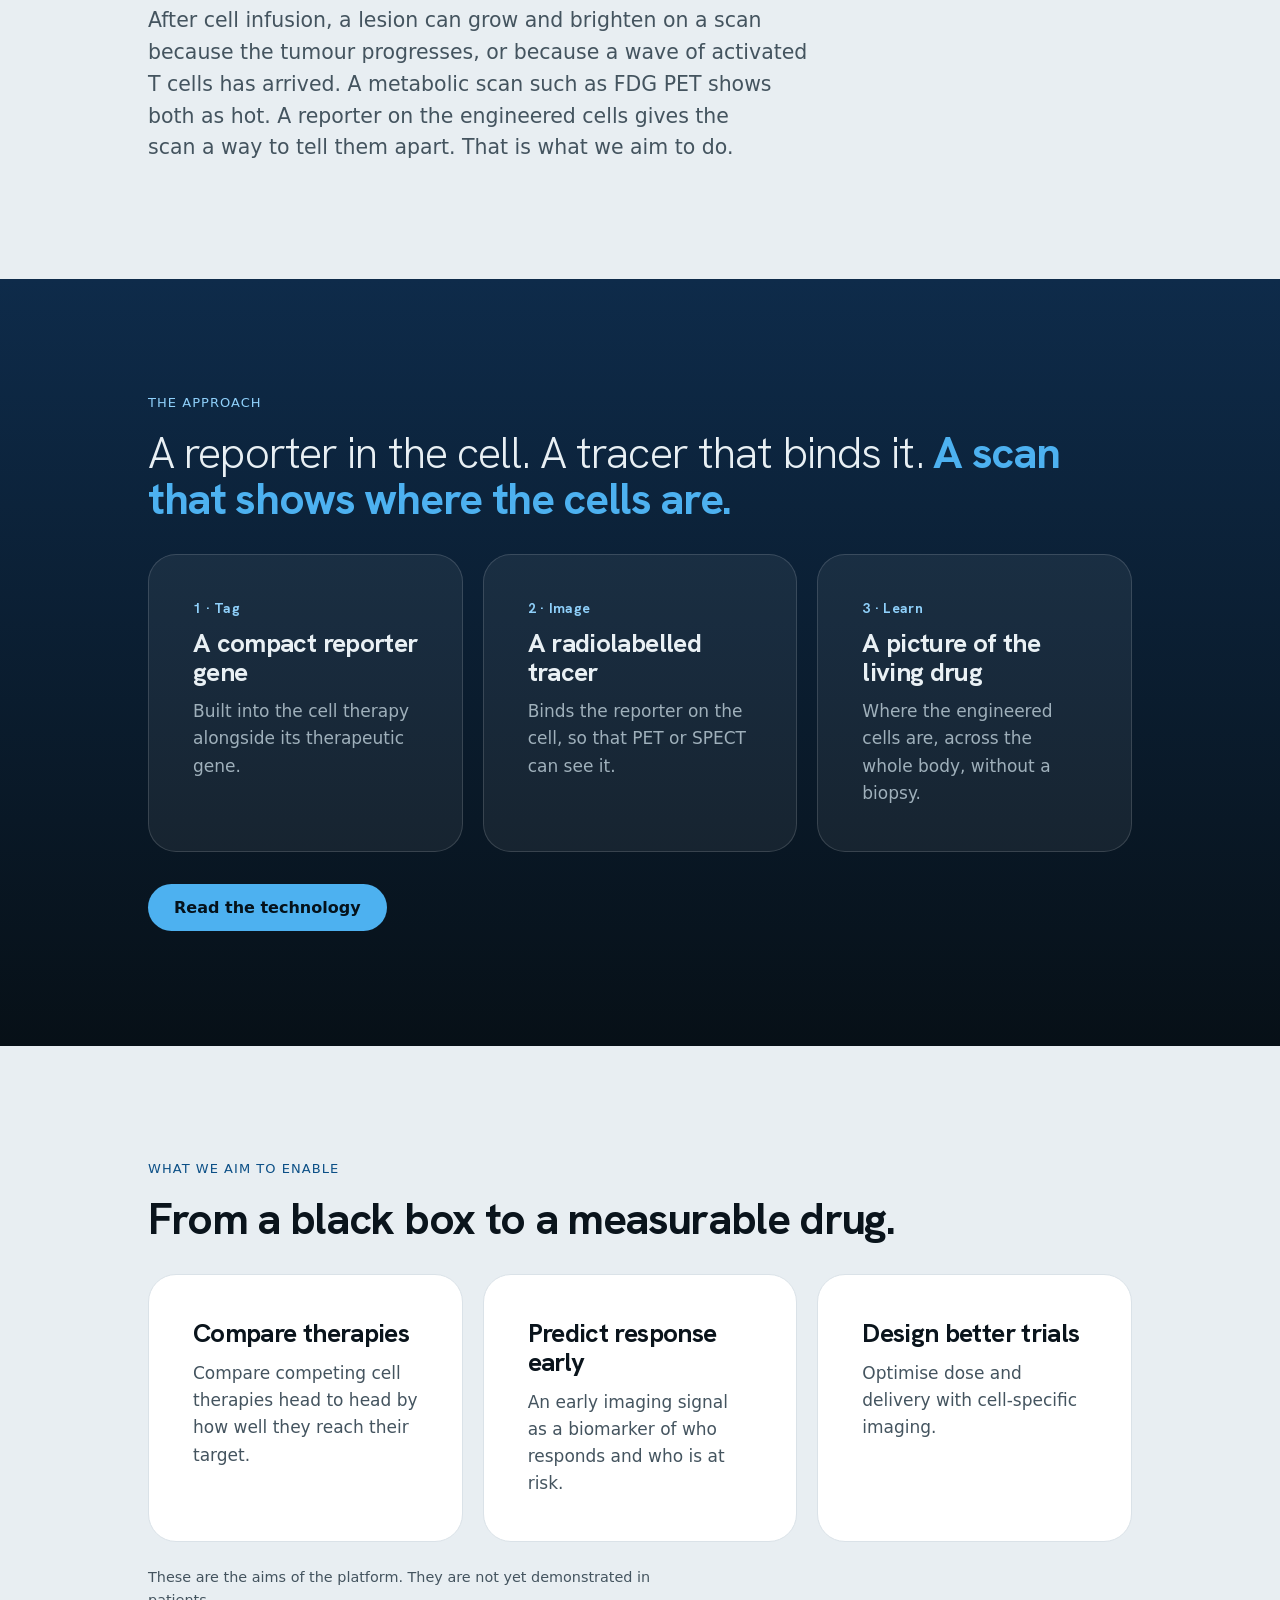
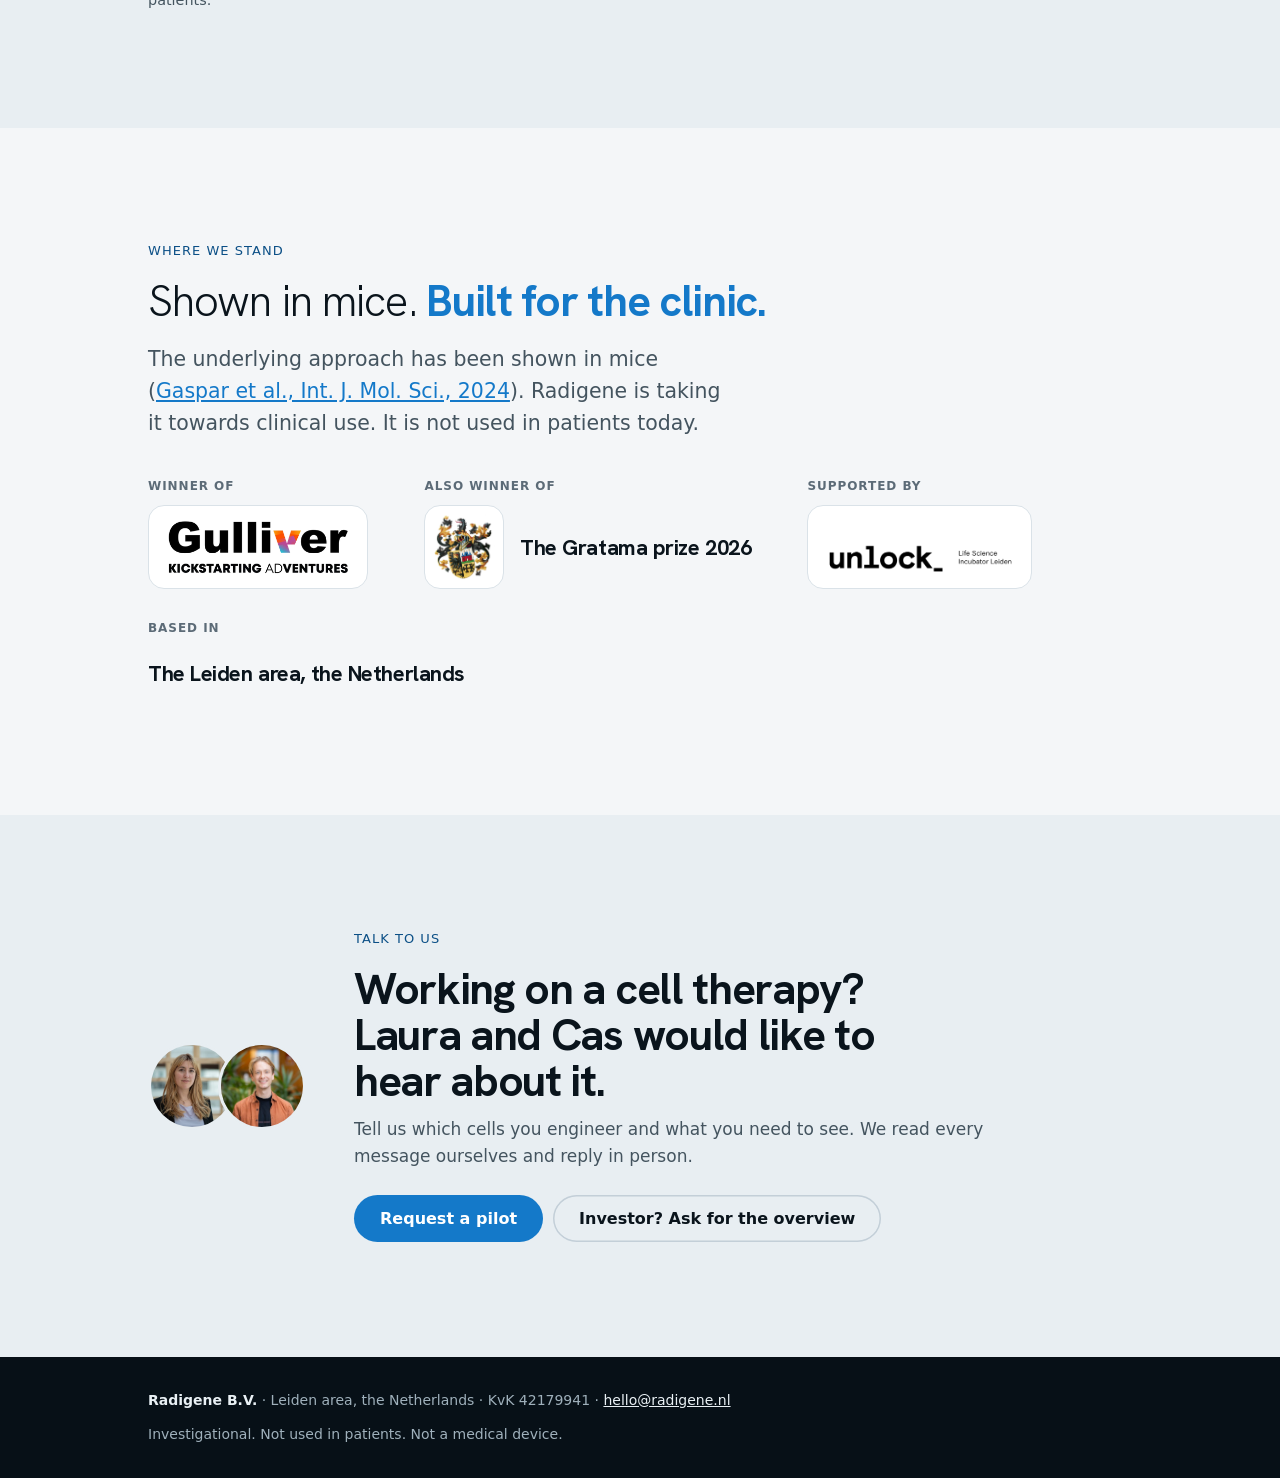
==== commit a40b57a2: "Home: traceable hero, spec strip, dark approach band, light/bold headlines, phone header fix, new ta" ====
--- a/index.html
+++ b/index.html
@@ -3,13 +3,13 @@
 <head>
 <meta charset="utf-8">
 <meta name="viewport" content="width=device-width,initial-scale=1">
-<title>Radigene | The imaging layer for living medicines</title>
+<title>Radigene | Follow your cell therapies</title>
 <meta name="description" content="Radigene B.V. is a Dutch company building the imaging layer for living medicines: a reporter gene and a radiolabelled tracer to image engineered cells with PET and SPECT.">
 <link rel="icon" href="assets/favicon-64.png">
 <link rel="canonical" href="https://radigene.nl/">
 <meta property="og:type" content="website">
 <meta property="og:site_name" content="Radigene">
-<meta property="og:title" content="Radigene | The imaging layer for living medicines">
+<meta property="og:title" content="Radigene | Follow your cell therapies">
 <meta property="og:description" content="Radigene B.V. is a Dutch company building the imaging layer for living medicines: a reporter gene and a radiolabelled tracer to image engineered cells with PET and SPECT.">
 <meta property="og:url" content="https://radigene.nl/">
 <meta property="og:image" content="https://radigene.nl/assets/og-image.png">
@@ -17,7 +17,7 @@
 <meta property="og:image:height" content="630">
 <meta property="og:image:alt" content="Radigene, the imaging layer for living medicines">
 <meta name="twitter:card" content="summary_large_image">
-<script type="application/ld+json">{"@context": "https://schema.org", "@type": "Organization", "@id": "https://radigene.nl/#organization", "name": "Radigene", "legalName": "Radigene B.V.", "url": "https://radigene.nl/", "logo": "https://radigene.nl/assets/logo-full.png", "image": "https://radigene.nl/assets/og-image.png", "email": "hello@radigene.nl", "description": "Radigene B.V. is a Dutch company building the imaging layer for living medicines: a reporter gene and a radiolabelled tracer to image engineered cells with PET and SPECT.", "identifier": {"@type": "PropertyValue", "propertyID": "KvK", "value": "42179941"}, "founder": [{"@type": "Person", "name": "Laura Mezzanotte", "jobTitle": "Co-founder and CEO", "sameAs": ["https://www.linkedin.com/in/lauramezzanotte/"]}, {"@type": "Person", "name": "Cas Kranenburg", "jobTitle": "Co-founder and business development", "sameAs": ["https://www.linkedin.com/in/kranenburg-cas/"]}]}</script>
+<script type="application/ld+json">{"@context": "https://schema.org", "@type": "Organization", "@id": "https://radigene.nl/#organization", "name": "Radigene", "legalName": "Radigene B.V.", "url": "https://radigene.nl/", "logo": "https://radigene.nl/assets/logo-full.png", "image": "https://radigene.nl/assets/og-image.png", "email": "hello@radigene.nl", "sameAs": ["https://www.linkedin.com/company/radigene"], "description": "Radigene B.V. is a Dutch company building the imaging layer for living medicines: a reporter gene and a radiolabelled tracer to image engineered cells with PET and SPECT.", "identifier": {"@type": "PropertyValue", "propertyID": "KvK", "value": "42179941"}, "founder": [{"@type": "Person", "name": "Laura Mezzanotte", "jobTitle": "Co-founder and CEO", "sameAs": ["https://www.linkedin.com/in/lauramezzanotte/"]}, {"@type": "Person", "name": "Cas Kranenburg", "jobTitle": "Co-founder and business development", "sameAs": ["https://www.linkedin.com/in/kranenburg-cas/"]}]}</script>
 <link rel="preload" href="assets/fonts/HankenGrotesk-Bold-latin.woff2" as="font" type="font/woff2" crossorigin>
 <link rel="stylesheet" href="assets/site.css">
 </head>
@@ -33,16 +33,23 @@
 <section class="hero"><div class="wrap herogrid">
   <div>
     <p class="eyebrow">The imaging layer for living medicines</p>
-    <h1>Making engineered cell therapies <em>visible</em> in the body.</h1>
+    <h1>Making engineered cell therapies <em>traceable</em> in the body.</h1>
     <p class="lede">We tag engineered cells, so PET and SPECT scans can see them.</p>
     <a class="btn" href="technology.html">See how it works</a><a class="btn alt" href="contact.html">Talk to us</a>
   </div>
   <figure class="vizwrap"><svg class="viz" viewBox="0 0 440 380" role="img" aria-label="Illustration: engineered cells carry two kinds of receptor on their surface, a CAR and a reporter. Radiolabelled tracer particles travel to the reporters and bind them, and the cells light up."><g class="cells"><circle cx="70" cy="70" r="26"/><circle cx="170" cy="48" r="20"/><circle cx="300" cy="80" r="28"/><circle cx="388" cy="150" r="22"/><circle cx="60" cy="210" r="22"/><circle cx="150" cy="300" r="28"/><circle cx="330" cy="310" r="24"/><circle cx="240" cy="360" r="14"/><g class="tag t1"><g transform="translate(235 170)"><circle class="body" r="32"/><g transform="rotate(-70) translate(0 -32)"><path class="car" d="M0 0V-13M0 -13L-6 -22M0 -13L6 -22"/></g><g transform="rotate(-20) translate(0 -32)"><path class="car" d="M0 0V-13M0 -13L-6 -22M0 -13L6 -22"/></g><g transform="rotate(40) translate(0 -32)"><path class="car" d="M0 0V-13M0 -13L-6 -22M0 -13L6 -22"/></g><g transform="rotate(140) translate(0 -32)"><path class="car" d="M0 0V-13M0 -13L-6 -22M0 -13L6 -22"/></g><g transform="rotate(205) translate(0 -32)"><path class="car" d="M0 0V-13M0 -13L-6 -22M0 -13L6 -22"/></g><g transform="rotate(265) translate(0 -32)"><path class="car" d="M0 0V-13M0 -13L-6 -22M0 -13L6 -22"/></g><g transform="rotate(10) translate(0 -32)"><path class="stem" d="M0 0V-11"/><circle class="rep" cx="0" cy="-15" r="4.5"/></g><g transform="rotate(95) translate(0 -32)"><path class="stem" d="M0 0V-11"/><circle class="rep" cx="0" cy="-15" r="4.5"/></g><g transform="rotate(160) translate(0 -32)"><path class="stem" d="M0 0V-11"/><circle class="rep" cx="0" cy="-15" r="4.5"/></g><g transform="rotate(-120) translate(0 -32)"><path class="stem" d="M0 0V-11"/><circle class="rep" cx="0" cy="-15" r="4.5"/></g></g></g><g class="tag t2"><g transform="translate(145 150)"><circle class="body" r="24"/><g transform="rotate(-60) translate(0 -24)"><path class="car" d="M0 0V-13M0 -13L-6 -22M0 -13L6 -22"/></g><g transform="rotate(20) translate(0 -24)"><path class="car" d="M0 0V-13M0 -13L-6 -22M0 -13L6 -22"/></g><g transform="rotate(120) translate(0 -24)"><path class="car" d="M0 0V-13M0 -13L-6 -22M0 -13L6 -22"/></g><g transform="rotate(200) translate(0 -24)"><path class="car" d="M0 0V-13M0 -13L-6 -22M0 -13L6 -22"/></g><g transform="rotate(-10) translate(0 -24)"><path class="stem" d="M0 0V-11"/><circle class="rep" cx="0" cy="-15" r="4.5"/></g><g transform="rotate(70) translate(0 -24)"><path class="stem" d="M0 0V-11"/><circle class="rep" cx="0" cy="-15" r="4.5"/></g><g transform="rotate(250) translate(0 -24)"><path class="stem" d="M0 0V-11"/><circle class="rep" cx="0" cy="-15" r="4.5"/></g></g></g><g class="tag t3"><g transform="translate(320 215)"><circle class="body" r="26"/><g transform="rotate(-80) translate(0 -26)"><path class="car" d="M0 0V-13M0 -13L-6 -22M0 -13L6 -22"/></g><g transform="rotate(-10) translate(0 -26)"><path class="car" d="M0 0V-13M0 -13L-6 -22M0 -13L6 -22"/></g><g transform="rotate(100) translate(0 -26)"><path class="car" d="M0 0V-13M0 -13L-6 -22M0 -13L6 -22"/></g><g transform="rotate(190) translate(0 -26)"><path class="car" d="M0 0V-13M0 -13L-6 -22M0 -13L6 -22"/></g><g transform="rotate(40) translate(0 -26)"><path class="stem" d="M0 0V-11"/><circle class="rep" cx="0" cy="-15" r="4.5"/></g><g transform="rotate(150) translate(0 -26)"><path class="stem" d="M0 0V-11"/><circle class="rep" cx="0" cy="-15" r="4.5"/></g><g transform="rotate(-130) translate(0 -26)"><path class="stem" d="M0 0V-11"/><circle class="rep" cx="0" cy="-15" r="4.5"/></g></g></g></g><g class="trc"><circle class="p" cx="420" cy="20" r="4.5" style="--dx:-176.8px;--dy:103.7px;animation-delay:0.00s"/><circle class="p" cx="430" cy="205" r="4.5" style="--dx:-148.2px;--dy:-30.9px;animation-delay:0.12s"/><circle class="p" cx="225" cy="372" r="4.5" style="--dx:-30.7px;--dy:-178.5px;animation-delay:0.24s"/><circle class="p" cx="18" cy="30" r="4.5" style="--dx:120.2px;--dy:81.6px;animation-delay:0.36s"/><circle class="p" cx="190" cy="6" r="4.5" style="--dx:-8.4px;--dy:130.7px;animation-delay:0.48s"/><circle class="p" cx="415" cy="360" r="4.5" style="--dx:-74.5px;--dy:-109.5px;animation-delay:0.60s"/><circle class="p" cx="436" cy="120" r="4.5" style="--dx:-89.6px;--dy:63.6px;animation-delay:0.72s"/></g><g class="key" font-size="11"><path class="car" d="M16 366V353M16 353L11 345M16 353L21 345"/><text x="30" y="362">CAR</text><circle class="rep" cx="86" cy="356" r="4.5"/><text x="96" y="362">Reporter</text><circle class="p0" cx="160" cy="356" r="4.5"/><text x="170" y="362">Tracer</text></g></svg><figcaption>Illustration. Tagged cells light up when the tracer binds.</figcaption></figure>
 </div></section>
 
+<section class="strip"><div class="wrap facts">
+  <div><strong>Below 1 nM</strong><span>Affinity with which the tracer binds the reporter</span></div>
+  <div><strong>PET and SPECT</strong><span>Either scanner can see the tagged cells</span></div>
+  <div><strong>No biopsy</strong><span>Whole body, and the scan can be repeated</span></div>
+  <div><strong>Shown in mice</strong><span>Published 2024 (Gaspar et al.)</span></div>
+</div></section>
+
 <section class="tint need"><div class="wrap">
   <p class="eyebrow">Why this matters</p>
-  <h2>Cell therapy is moving fast, but we still cannot see where the cells go.</h2>
+  <h2><span class="soft">Cell therapy is moving fast, but</span> <em>we still cannot see where the cells go.</em></h2>
   <div class="cols" style="margin-top:32px">
     <div class="panel"><h3>Who needs it</h3>
       <ul class="tick">
@@ -78,9 +85,9 @@
   <p class="lede" style="margin-top:0">After cell infusion, a lesion can grow and brighten on a scan because the tumour progresses, or because a wave of activated T cells has arrived. A metabolic scan such as FDG PET shows both as hot. A reporter on the engineered cells gives the scan a way to tell them apart. That is what we aim to do.</p>
 </div></section>
 
-<section><div class="wrap">
+<section class="band"><div class="wrap">
   <p class="eyebrow">The approach</p>
-  <h2>A reporter in the cell. A tracer that binds it. A scan that shows where the cells are.</h2>
+  <h2><span class="soft">A reporter in the cell. A tracer that binds it.</span> <em>A scan that shows where the cells are.</em></h2>
   <div class="cols" style="margin-top:32px">
     <div class="panel"><p class="num">1 &middot; Tag</p><h3>A compact reporter gene</h3><p style="margin-top:12px">Built into the cell therapy alongside its therapeutic gene.</p></div>
     <div class="panel"><p class="num">2 &middot; Image</p><h3>A radiolabelled tracer</h3><p style="margin-top:12px">Binds the reporter on the cell, so that PET or SPECT can see it.</p></div>
@@ -102,7 +109,7 @@
 
 <section><div class="wrap">
   <p class="eyebrow">Where we stand</p>
-  <h2>Shown in mice. Built for the clinic.</h2>
+  <h2><span class="soft">Shown in mice.</span> <em>Built for the clinic.</em></h2>
   <p class="lede" style="margin-top:0">The underlying approach has been shown in mice (<a href="https://doi.org/10.3390/ijms25158206" rel="noopener" target="_blank">Gaspar et al., Int. J. Mol. Sci., 2024</a>). Radigene is taking it towards clinical use. It is not used in patients today.</p>
   <div class="recog">
     <div><span>Winner of</span><img src="assets/logo-gulliver.png" width="180" height="56" alt="Gulliver Challenge, Kickstarting Adventures" loading="lazy"></div>
--- a/assets/site.css
+++ b/assets/site.css
@@ -140,3 +140,23 @@
 .person.adv{flex-direction:row;gap:18px;align-items:flex-start}.person.adv img{width:80px;height:80px}.advs{grid-template-columns:repeat(auto-fit,minmax(320px,1fr))}.need h2{max-width:24ch}
 .need h2{max-width:32ch}
 .recog .gr{display:flex;align-items:center;gap:16px}.recog .gr img{max-height:84px;padding:8px}.recog .gr .loc{padding:0}
+
+/* 2026-11-02: weight contrast in headlines, dark approach band, phone header */
+@font-face{font-family:'HK Grotesk';font-weight:300;font-style:normal;font-display:swap;src:url(fonts/HankenGrotesk-Light-latin.woff2) format('woff2');unicode-range:U+0000-00FF,U+0131,U+0152-0153,U+02BB-02BC,U+02C6,U+02DA,U+02DC,U+0304,U+0308,U+0329,U+2000-206F,U+20AC,U+2122,U+2191,U+2193,U+2212,U+2215,U+FEFF,U+FFFD}
+h2 em{font-style:normal;color:var(--accent)}
+h2 .soft{font-weight:300;letter-spacing:-.02em}
+.band{background:linear-gradient(180deg,#0E2B4A 0%,#071017 100%);color:var(--on-dark-muted)}
+.band .eyebrow{color:#8FD0FA}
+.band h2,.band h3{color:var(--on-dark)}
+.band h2 em{color:#4DB1F0}
+.band .num{color:#8FD0FA}
+.band .panel{background:rgba(255,255,255,.06);border-color:rgba(255,255,255,.14)}
+.band .btn{background:#4DB1F0;color:#05121B}
+.strip .facts strong{font-size:clamp(24px,3vw,34px)}
+@media (max-width:560px){
+  header.site .wrap{flex-wrap:wrap;justify-content:center;row-gap:4px;padding-block:10px}
+  nav ul{justify-content:center;gap:2px}
+  nav a{padding:6px 12px}
+  .facts>div{padding:18px 0;border-bottom:1px solid var(--line)}
+  .facts>div:last-child{border-bottom:0}
+}
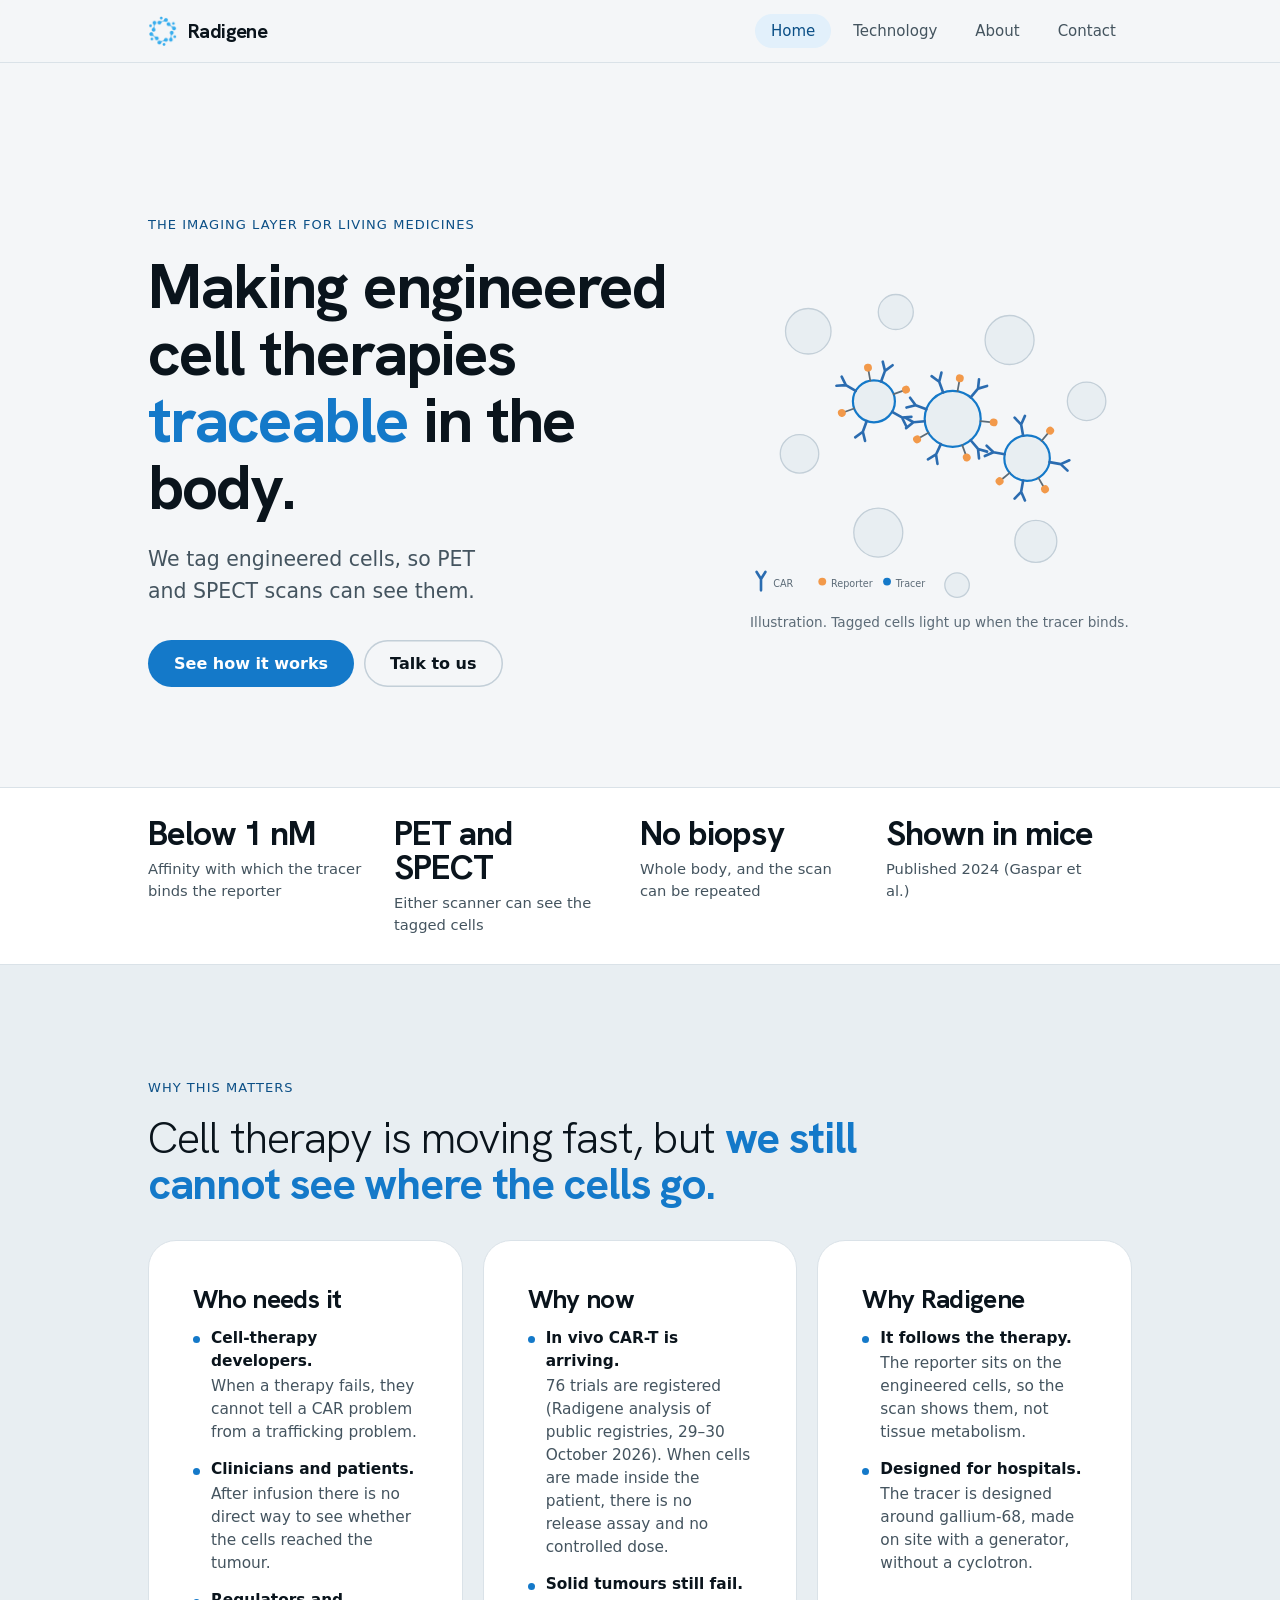
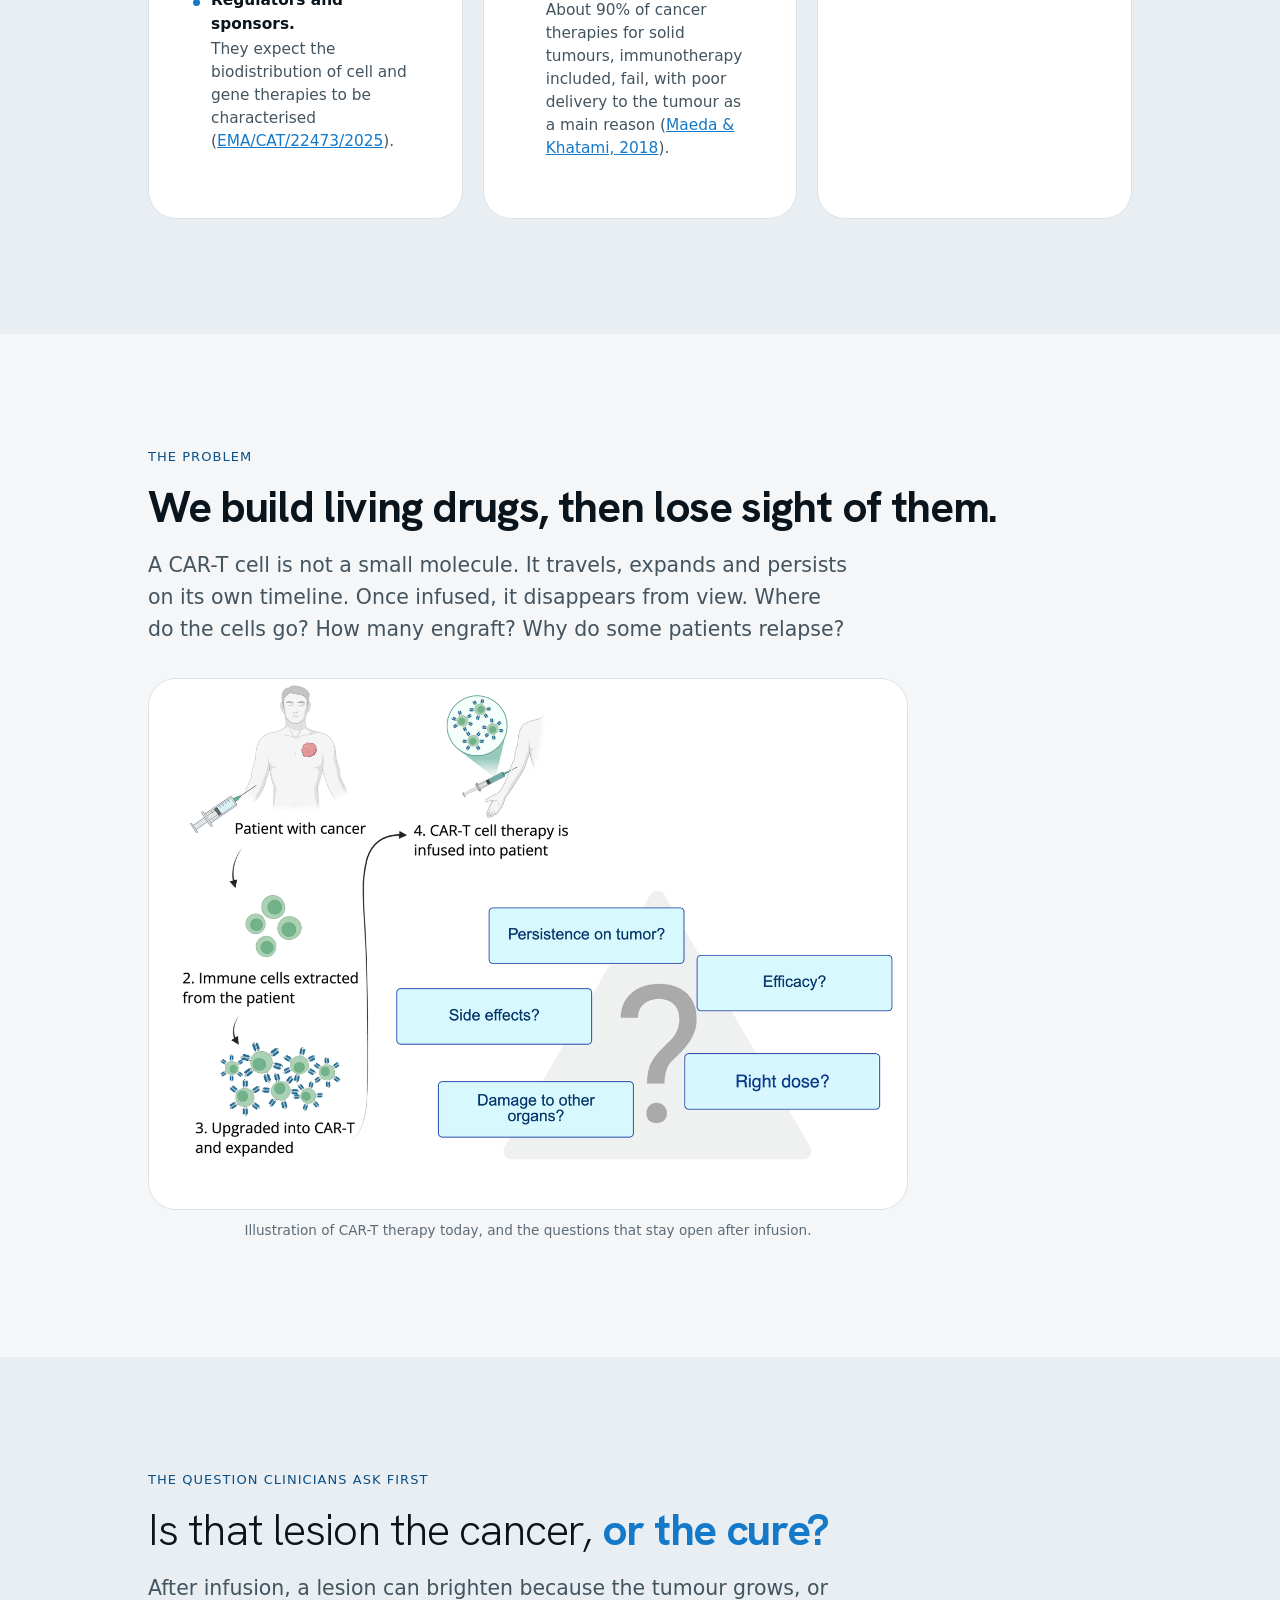
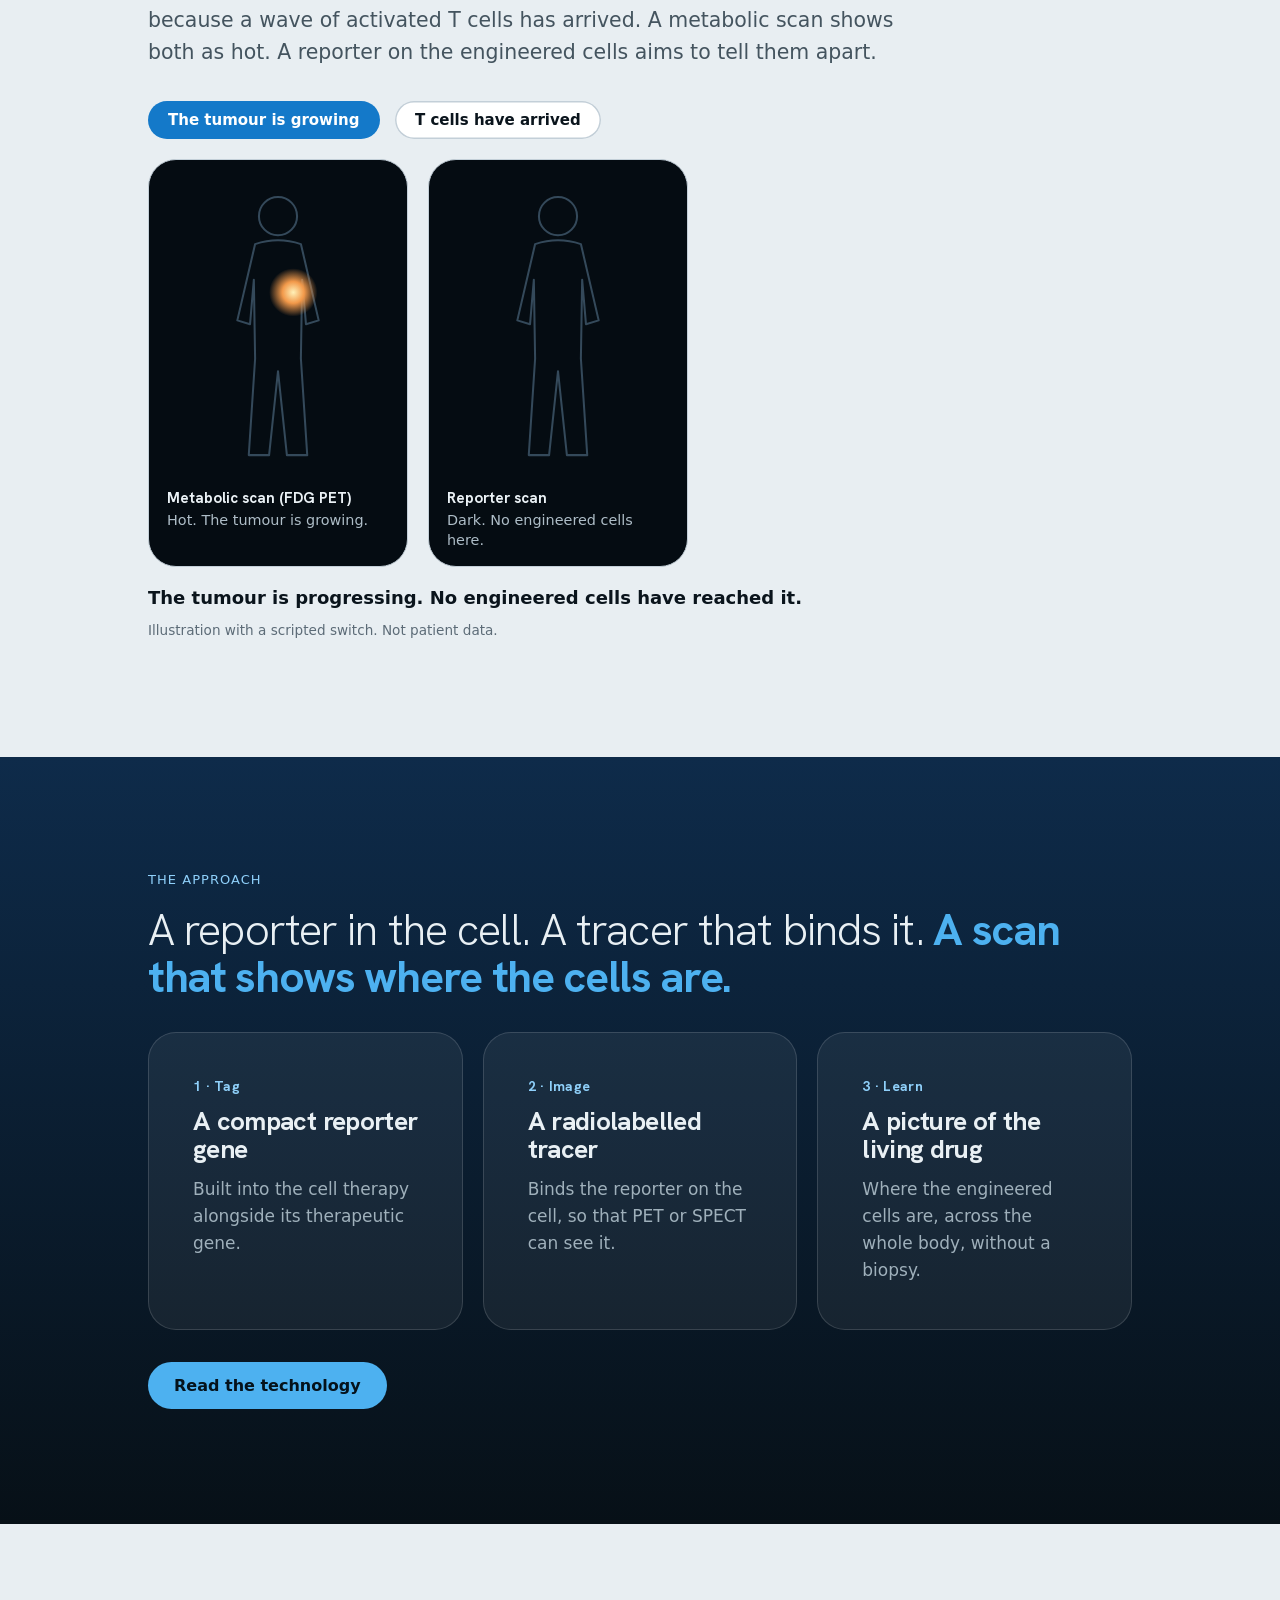
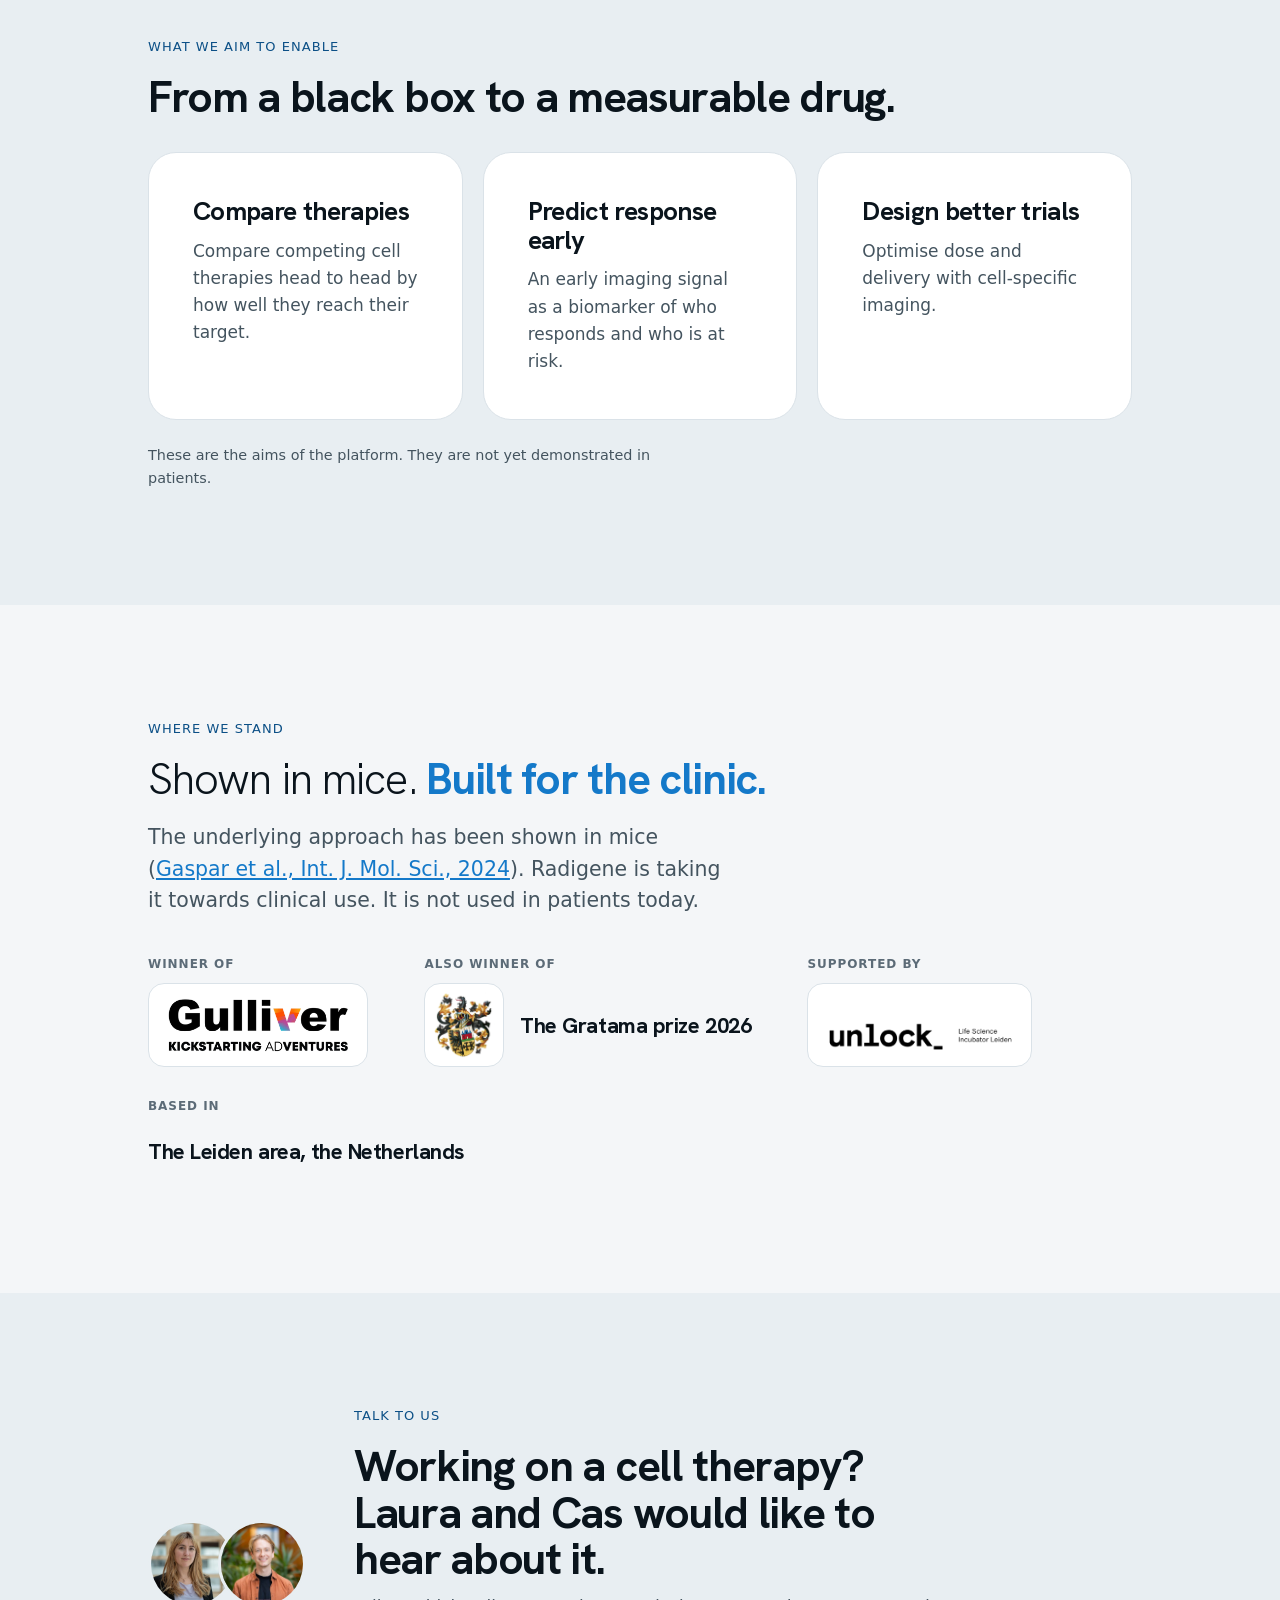
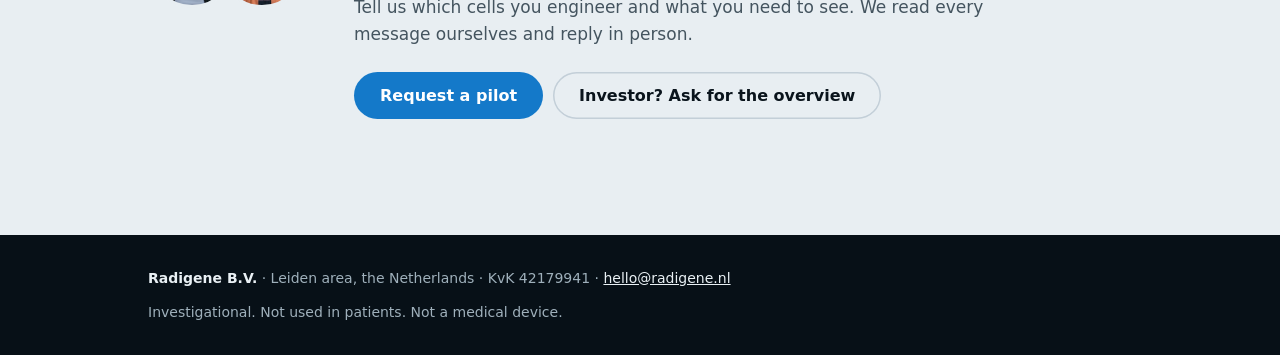
==== commit e97517ee: "Home: scan viewer (CSS-only switch), shorter lesion text, drop two bullets repeated by the spec stri" ====
--- a/index.html
+++ b/index.html
@@ -65,9 +65,7 @@
     <div class="panel"><h3>Why Radigene</h3>
       <ul class="tick">
         <li><b>It follows the therapy.</b> The reporter sits on the engineered cells, so the scan shows them, not tissue metabolism.</li>
-        <li><b>Whole body, repeatable.</b> No biopsy, and the scan can be repeated.</li>
         <li><b>Designed for hospitals.</b> The tracer is designed around gallium-68, made on site with a generator, without a cyclotron.</li>
-        <li><b>Shown in mice.</b> The approach was published in 2024 (<a href="https://doi.org/10.3390/ijms25158206" rel="noopener" target="_blank">Gaspar et al.</a>).</li>
       </ul></div>
   </div>
 </div></section>
@@ -81,8 +79,26 @@
 
 <section class="tint"><div class="wrap">
   <p class="eyebrow">The question clinicians ask first</p>
-  <h2>Is that lesion the cancer, or the cure?</h2>
-  <p class="lede" style="margin-top:0">After cell infusion, a lesion can grow and brighten on a scan because the tumour progresses, or because a wave of activated T cells has arrived. A metabolic scan such as FDG PET shows both as hot. A reporter on the engineered cells gives the scan a way to tell them apart. That is what we aim to do.</p>
+  <h2><span class="soft">Is that lesion the cancer,</span> <em>or the cure?</em></h2>
+  <p class="lede" style="margin-top:0">After infusion, a lesion can brighten because the tumour grows, or because a wave of activated T cells has arrived. A metabolic scan shows both as hot. A reporter on the engineered cells aims to tell them apart.</p>
+  <div class="viewer">
+    <div class="sit" role="radiogroup" aria-label="Choose a situation">
+      <input type="radio" name="sit" id="sit-a" checked><label for="sit-a">The tumour is growing</label>
+      <input type="radio" name="sit" id="sit-b"><label for="sit-b">T cells have arrived</label>
+      <div class="scans">
+      <figure class="scan">
+        <svg viewBox="0 0 160 236" aria-hidden="true"><defs><radialGradient id="fg"><stop offset="0" stop-color="#FFF1B8"/><stop offset=".45" stop-color="#F2994A"/><stop offset="1" stop-color="#F2994A" stop-opacity="0"/></radialGradient></defs><g class="bodyline"><path d="M62 52 Q80 46 98 52 L112 112 L102 115 L99 80 L98 142 L103 218 L87 218 L80 152 L73 218 L57 218 L62 142 L61 80 L58 115 L48 112 Z"/><circle cx="80" cy="30" r="15"/></g><circle cx="92" cy="90" r="19" fill="url(#fg)"/></svg>
+        <figcaption><b>Metabolic scan (FDG PET)</b><span class="ca">Hot. The tumour is growing.</span><span class="cb">Hot. It looks the same.</span></figcaption>
+      </figure>
+      <figure class="scan">
+        <svg viewBox="0 0 160 236" aria-hidden="true"><defs><radialGradient id="rg"><stop offset="0" stop-color="#C6F0FF"/><stop offset=".45" stop-color="#4DB1F0"/><stop offset="1" stop-color="#4DB1F0" stop-opacity="0"/></radialGradient></defs><g class="bodyline"><path d="M62 52 Q80 46 98 52 L112 112 L102 115 L99 80 L98 142 L103 218 L87 218 L80 152 L73 218 L57 218 L62 142 L61 80 L58 115 L48 112 Z"/><circle cx="80" cy="30" r="15"/></g><circle class="lit" cx="92" cy="90" r="19" fill="url(#rg)"/></svg>
+        <figcaption><b>Reporter scan</b><span class="ca">Dark. No engineered cells here.</span><span class="cb">Lit. Engineered cells are here.</span></figcaption>
+      </figure>
+      </div>
+      <p class="verdict"><span class="ca">The tumour is progressing. No engineered cells have reached it.</span><span class="cb">The engineered cells have reached the lesion. The reporter scan shows where.</span></p>
+    </div>
+    <p class="note">Illustration with a scripted switch. Not patient data.</p>
+  </div>
 </div></section>
 
 <section class="band"><div class="wrap">
--- a/assets/site.css
+++ b/assets/site.css
@@ -160,3 +160,24 @@
   .facts>div{padding:18px 0;border-bottom:1px solid var(--line)}
   .facts>div:last-child{border-bottom:0}
 }
+
+/* scan viewer: CSS-only switch (radio buttons), works without JavaScript */
+.viewer{margin-top:32px}
+.sit input{position:absolute;opacity:0;pointer-events:none}
+.sit label{display:inline-block;margin:0 10px 10px 0;padding:10px 20px;border-radius:var(--pill);background:var(--surface);color:var(--ink);box-shadow:inset 0 0 0 1.5px var(--line-2);font:600 15px var(--sans);cursor:pointer}
+.sit input:checked+label{background:var(--accent);color:var(--on-accent);box-shadow:none}
+.sit input:focus-visible+label{outline:3px solid var(--accent);outline-offset:3px}
+.scans{display:grid;grid-template-columns:repeat(2,minmax(0,260px));gap:20px;margin-top:10px}
+.scan{margin:0;background:#050C12;border-radius:var(--r-panel);padding:18px 18px 16px;border:1px solid var(--line-2)}
+.scan svg{width:100%;height:auto;max-height:300px;display:block}
+.scan .bodyline{fill:none;stroke:#34495A;stroke-width:1.6;stroke-linejoin:round}
+.scan .lit{opacity:0;transition:opacity .6s ease}
+#sit-b:checked~.scans .lit{opacity:1}
+.scan figcaption{margin-top:10px;color:#AEBDC7;font-size:.9rem;line-height:1.4}
+.scan figcaption b{display:block;color:#EAF1F5;font:700 15px var(--display);margin-bottom:2px}
+.sit .cb,.sit .ca{display:none}
+#sit-a:checked~.scans .ca,#sit-a:checked~.verdict .ca,#sit-b:checked~.scans .cb,#sit-b:checked~.verdict .cb{display:block}
+.verdict{margin-top:18px;font:600 18px/1.4 var(--sans);color:var(--ink);max-width:56ch}
+.viewer .note{font-size:.85rem;color:var(--subtle);margin-top:10px}
+@media (max-width:560px){.scans{grid-template-columns:1fr 1fr;gap:12px}.scan{padding:12px}.scan figcaption{font-size:.8rem}}
+@media (prefers-reduced-motion:reduce){.scan .lit{transition:none}}
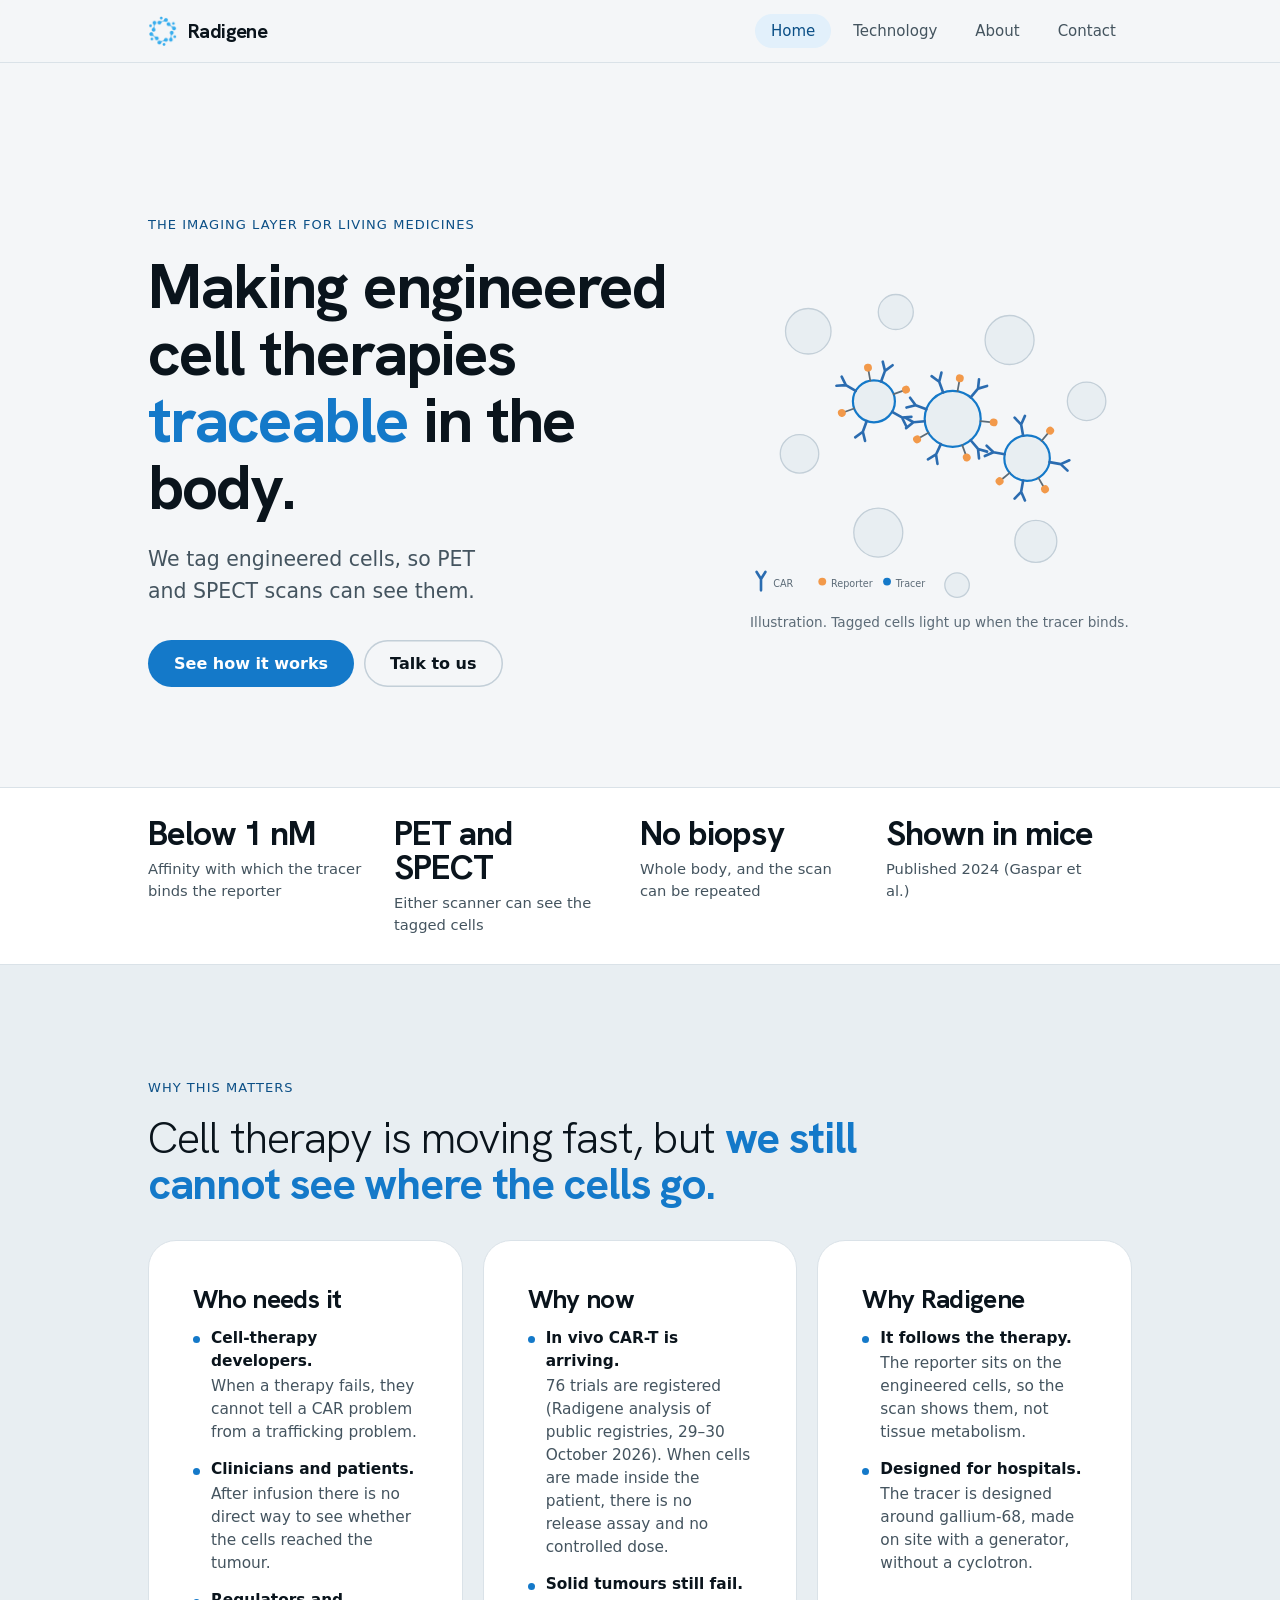
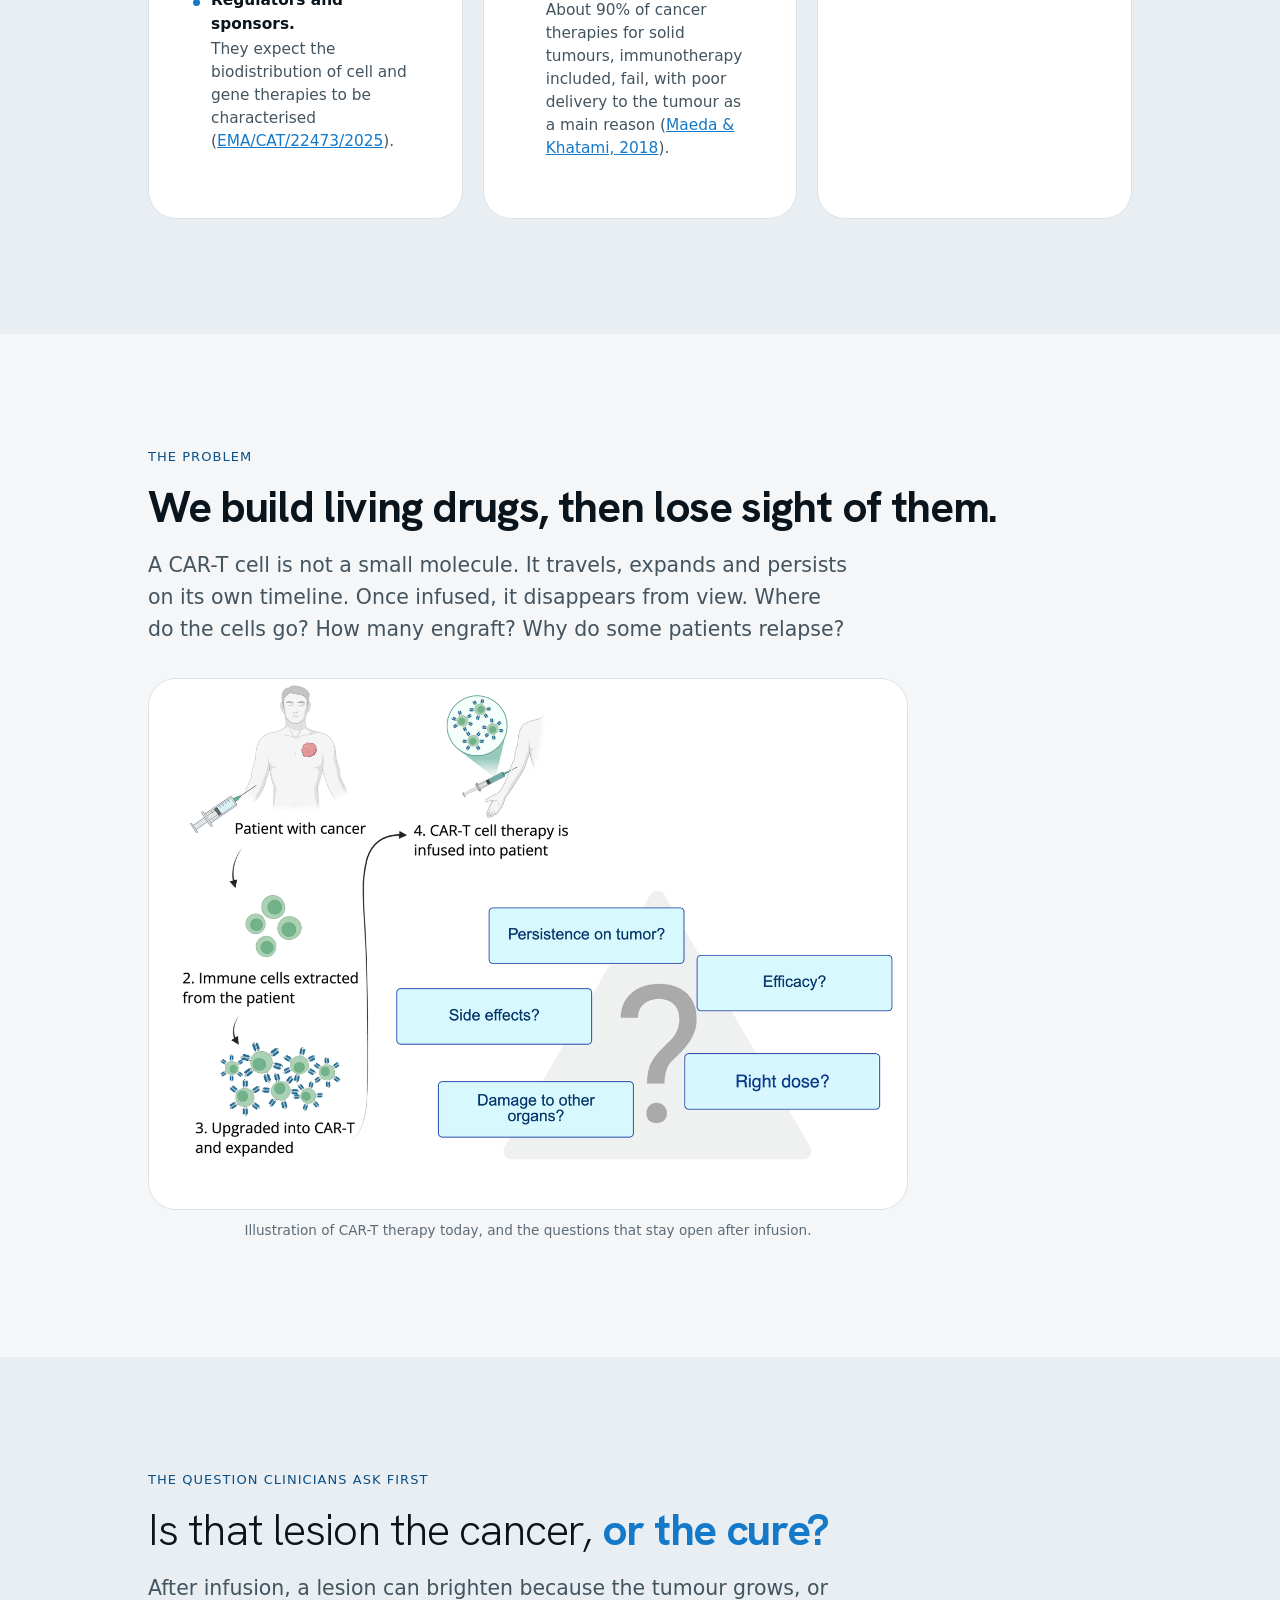
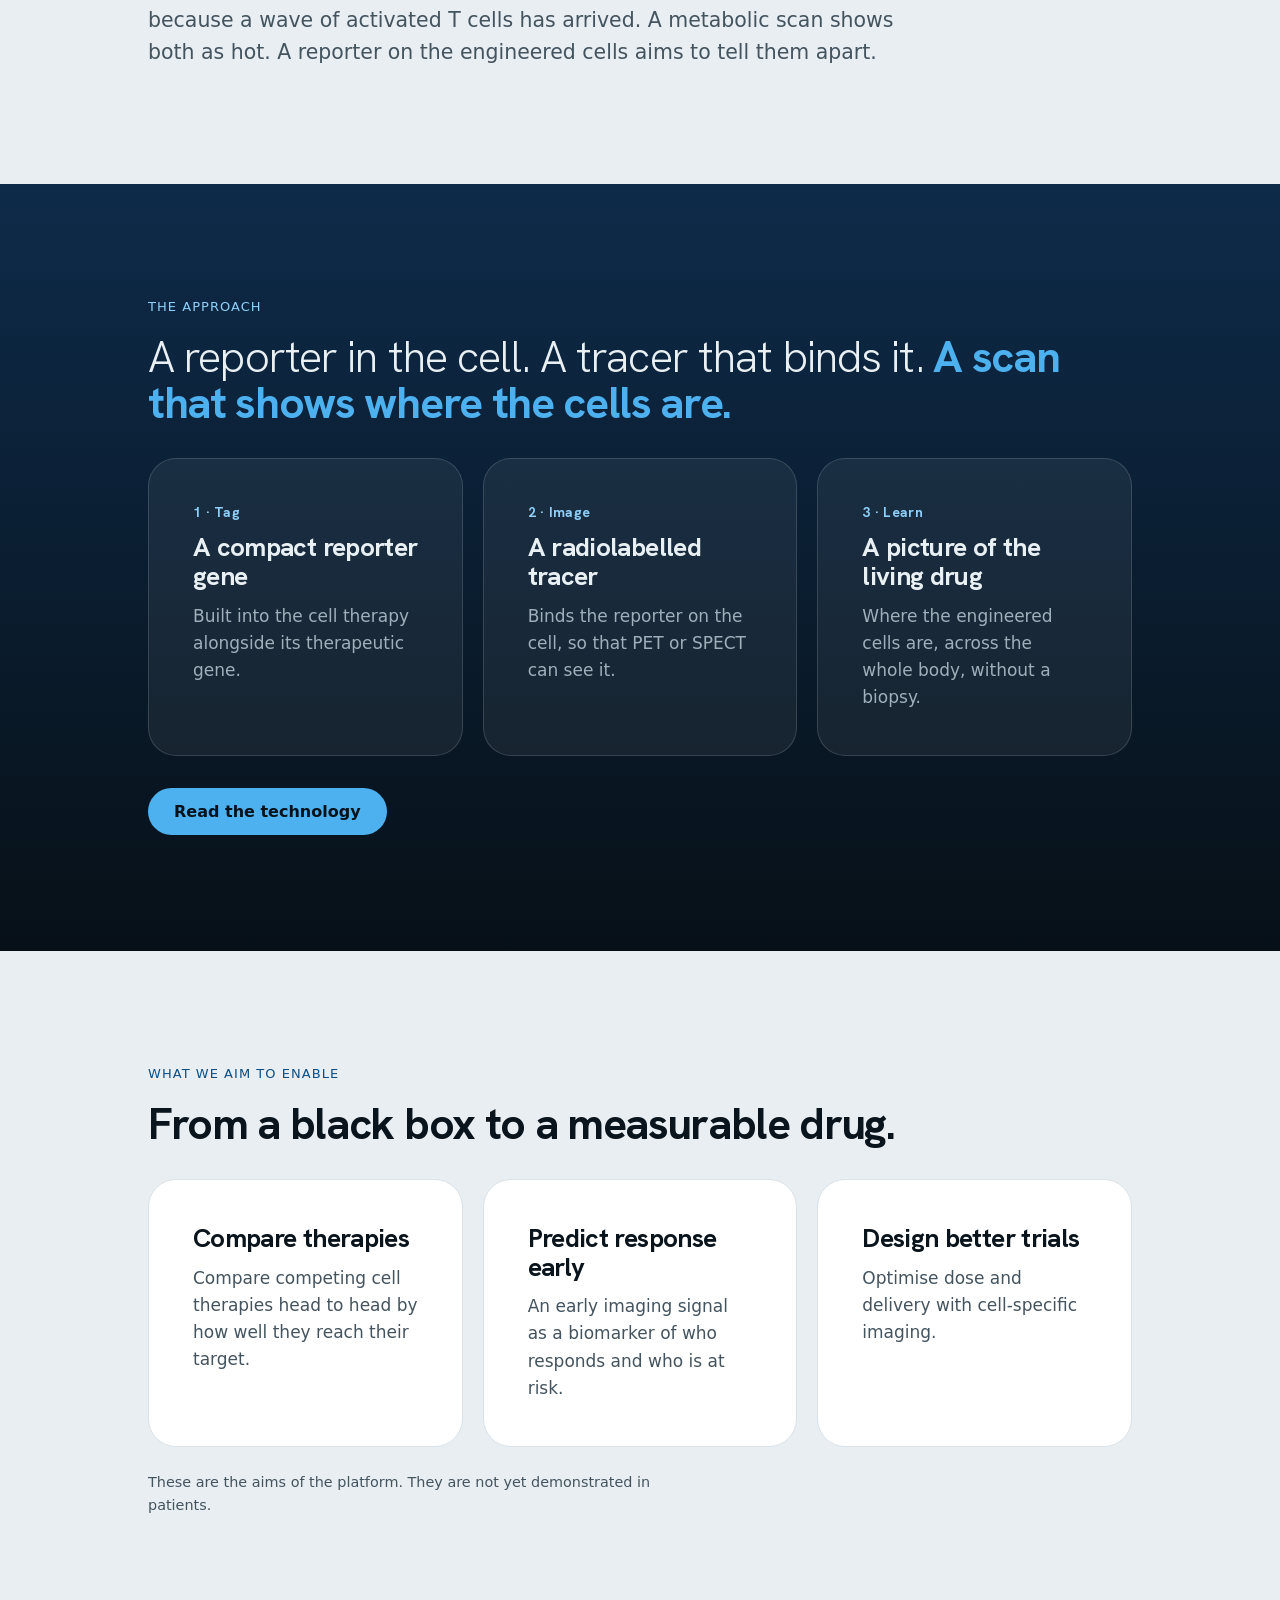
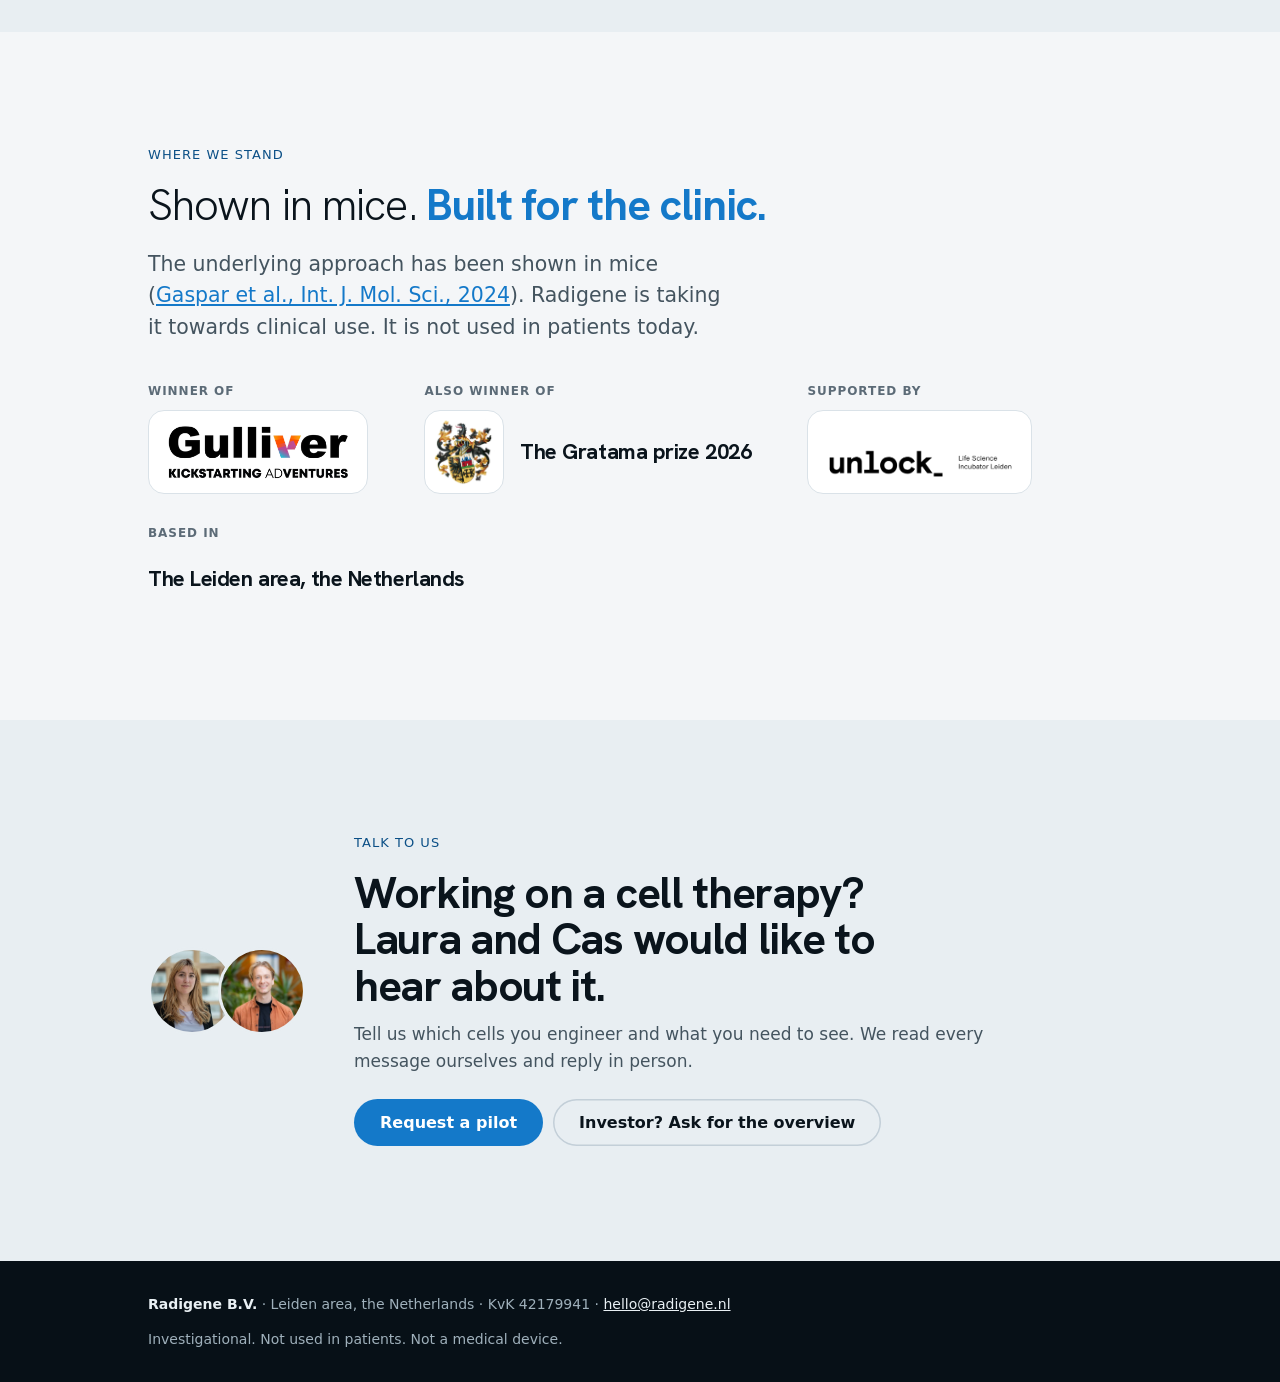
==== commit 70d3de8d: "Home: remove the scan viewer for now Co-Authored-By: Claude Sonnet 5.5 <noreply@anthropic.com>" ====
--- a/index.html
+++ b/index.html
@@ -81,24 +81,6 @@
   <p class="eyebrow">The question clinicians ask first</p>
   <h2><span class="soft">Is that lesion the cancer,</span> <em>or the cure?</em></h2>
   <p class="lede" style="margin-top:0">After infusion, a lesion can brighten because the tumour grows, or because a wave of activated T cells has arrived. A metabolic scan shows both as hot. A reporter on the engineered cells aims to tell them apart.</p>
-  <div class="viewer">
-    <div class="sit" role="radiogroup" aria-label="Choose a situation">
-      <input type="radio" name="sit" id="sit-a" checked><label for="sit-a">The tumour is growing</label>
-      <input type="radio" name="sit" id="sit-b"><label for="sit-b">T cells have arrived</label>
-      <div class="scans">
-      <figure class="scan">
-        <svg viewBox="0 0 160 236" aria-hidden="true"><defs><radialGradient id="fg"><stop offset="0" stop-color="#FFF1B8"/><stop offset=".45" stop-color="#F2994A"/><stop offset="1" stop-color="#F2994A" stop-opacity="0"/></radialGradient></defs><g class="bodyline"><path d="M62 52 Q80 46 98 52 L112 112 L102 115 L99 80 L98 142 L103 218 L87 218 L80 152 L73 218 L57 218 L62 142 L61 80 L58 115 L48 112 Z"/><circle cx="80" cy="30" r="15"/></g><circle cx="92" cy="90" r="19" fill="url(#fg)"/></svg>
-        <figcaption><b>Metabolic scan (FDG PET)</b><span class="ca">Hot. The tumour is growing.</span><span class="cb">Hot. It looks the same.</span></figcaption>
-      </figure>
-      <figure class="scan">
-        <svg viewBox="0 0 160 236" aria-hidden="true"><defs><radialGradient id="rg"><stop offset="0" stop-color="#C6F0FF"/><stop offset=".45" stop-color="#4DB1F0"/><stop offset="1" stop-color="#4DB1F0" stop-opacity="0"/></radialGradient></defs><g class="bodyline"><path d="M62 52 Q80 46 98 52 L112 112 L102 115 L99 80 L98 142 L103 218 L87 218 L80 152 L73 218 L57 218 L62 142 L61 80 L58 115 L48 112 Z"/><circle cx="80" cy="30" r="15"/></g><circle class="lit" cx="92" cy="90" r="19" fill="url(#rg)"/></svg>
-        <figcaption><b>Reporter scan</b><span class="ca">Dark. No engineered cells here.</span><span class="cb">Lit. Engineered cells are here.</span></figcaption>
-      </figure>
-      </div>
-      <p class="verdict"><span class="ca">The tumour is progressing. No engineered cells have reached it.</span><span class="cb">The engineered cells have reached the lesion. The reporter scan shows where.</span></p>
-    </div>
-    <p class="note">Illustration with a scripted switch. Not patient data.</p>
-  </div>
 </div></section>
 
 <section class="band"><div class="wrap">
--- a/assets/site.css
+++ b/assets/site.css
@@ -160,24 +160,3 @@
   .facts>div{padding:18px 0;border-bottom:1px solid var(--line)}
   .facts>div:last-child{border-bottom:0}
 }
-
-/* scan viewer: CSS-only switch (radio buttons), works without JavaScript */
-.viewer{margin-top:32px}
-.sit input{position:absolute;opacity:0;pointer-events:none}
-.sit label{display:inline-block;margin:0 10px 10px 0;padding:10px 20px;border-radius:var(--pill);background:var(--surface);color:var(--ink);box-shadow:inset 0 0 0 1.5px var(--line-2);font:600 15px var(--sans);cursor:pointer}
-.sit input:checked+label{background:var(--accent);color:var(--on-accent);box-shadow:none}
-.sit input:focus-visible+label{outline:3px solid var(--accent);outline-offset:3px}
-.scans{display:grid;grid-template-columns:repeat(2,minmax(0,260px));gap:20px;margin-top:10px}
-.scan{margin:0;background:#050C12;border-radius:var(--r-panel);padding:18px 18px 16px;border:1px solid var(--line-2)}
-.scan svg{width:100%;height:auto;max-height:300px;display:block}
-.scan .bodyline{fill:none;stroke:#34495A;stroke-width:1.6;stroke-linejoin:round}
-.scan .lit{opacity:0;transition:opacity .6s ease}
-#sit-b:checked~.scans .lit{opacity:1}
-.scan figcaption{margin-top:10px;color:#AEBDC7;font-size:.9rem;line-height:1.4}
-.scan figcaption b{display:block;color:#EAF1F5;font:700 15px var(--display);margin-bottom:2px}
-.sit .cb,.sit .ca{display:none}
-#sit-a:checked~.scans .ca,#sit-a:checked~.verdict .ca,#sit-b:checked~.scans .cb,#sit-b:checked~.verdict .cb{display:block}
-.verdict{margin-top:18px;font:600 18px/1.4 var(--sans);color:var(--ink);max-width:56ch}
-.viewer .note{font-size:.85rem;color:var(--subtle);margin-top:10px}
-@media (max-width:560px){.scans{grid-template-columns:1fr 1fr;gap:12px}.scan{padding:12px}.scan figcaption{font-size:.8rem}}
-@media (prefers-reduced-motion:reduce){.scan .lit{transition:none}}
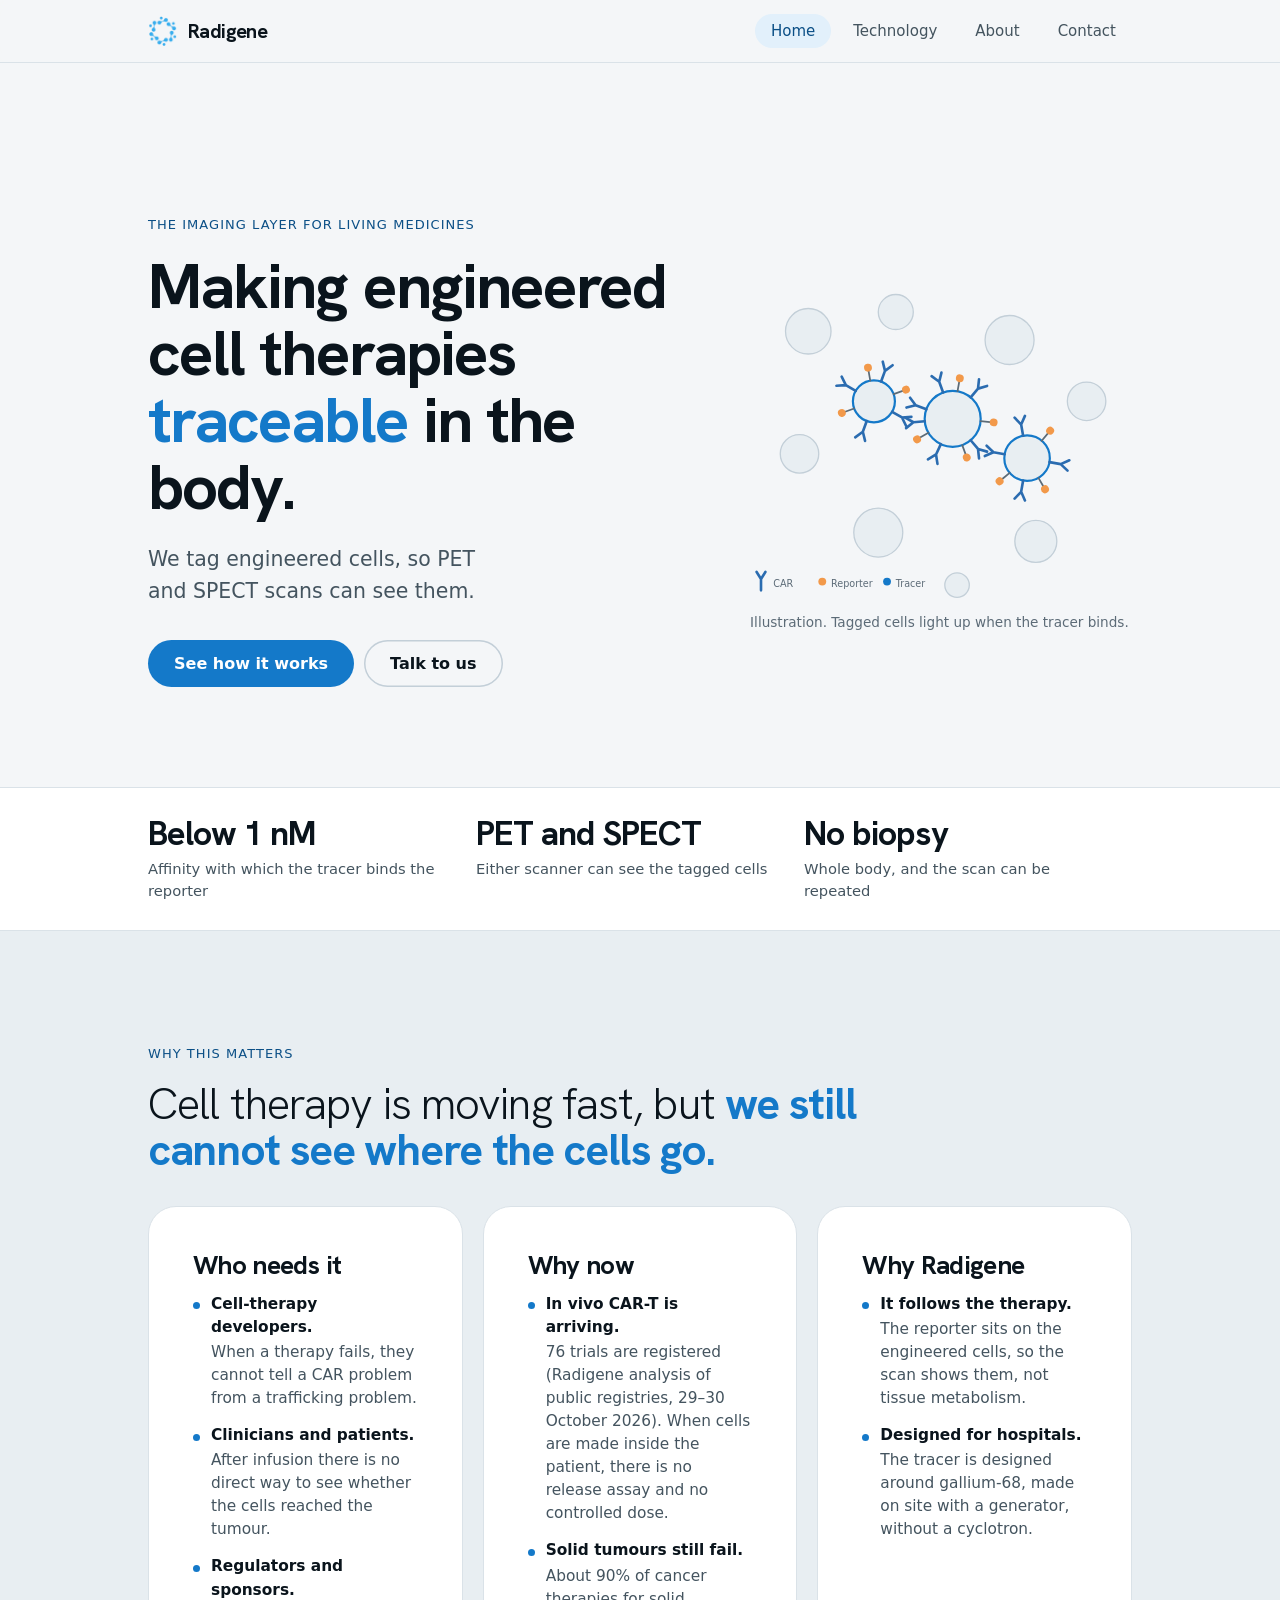
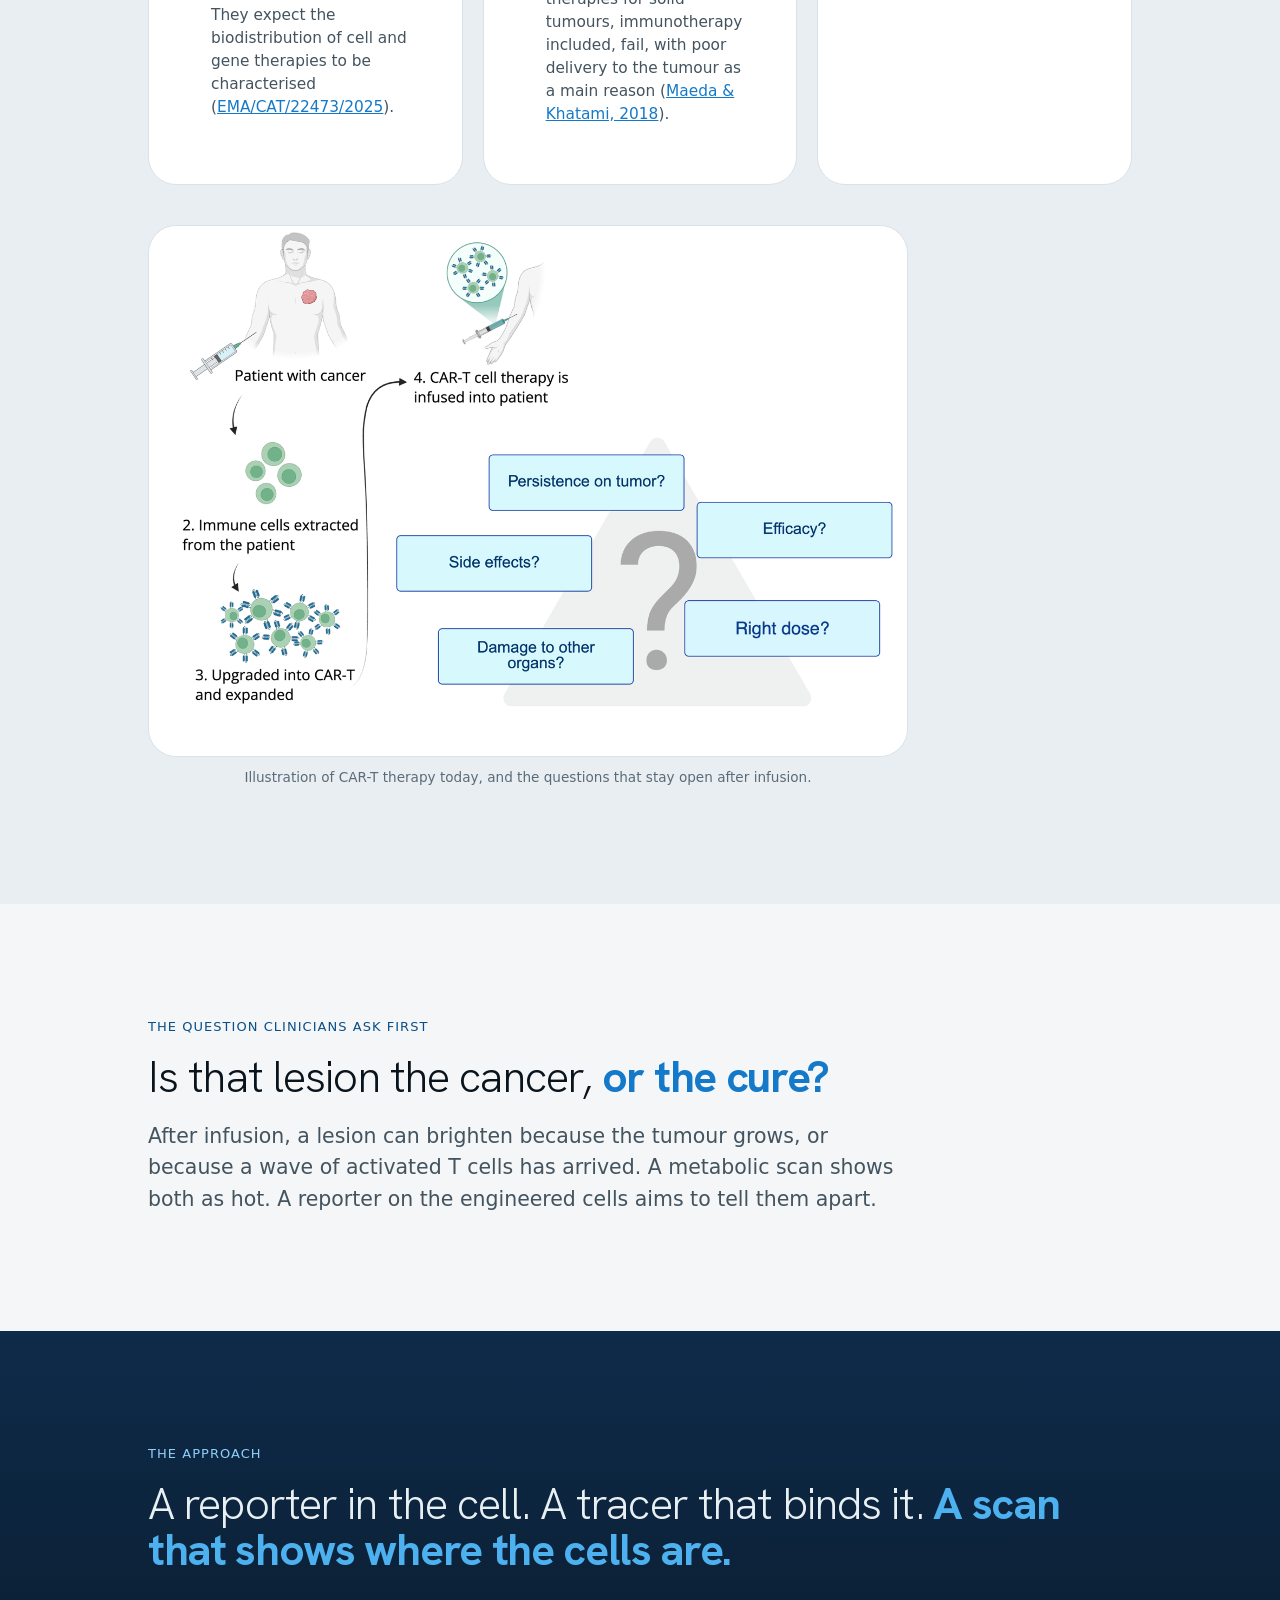
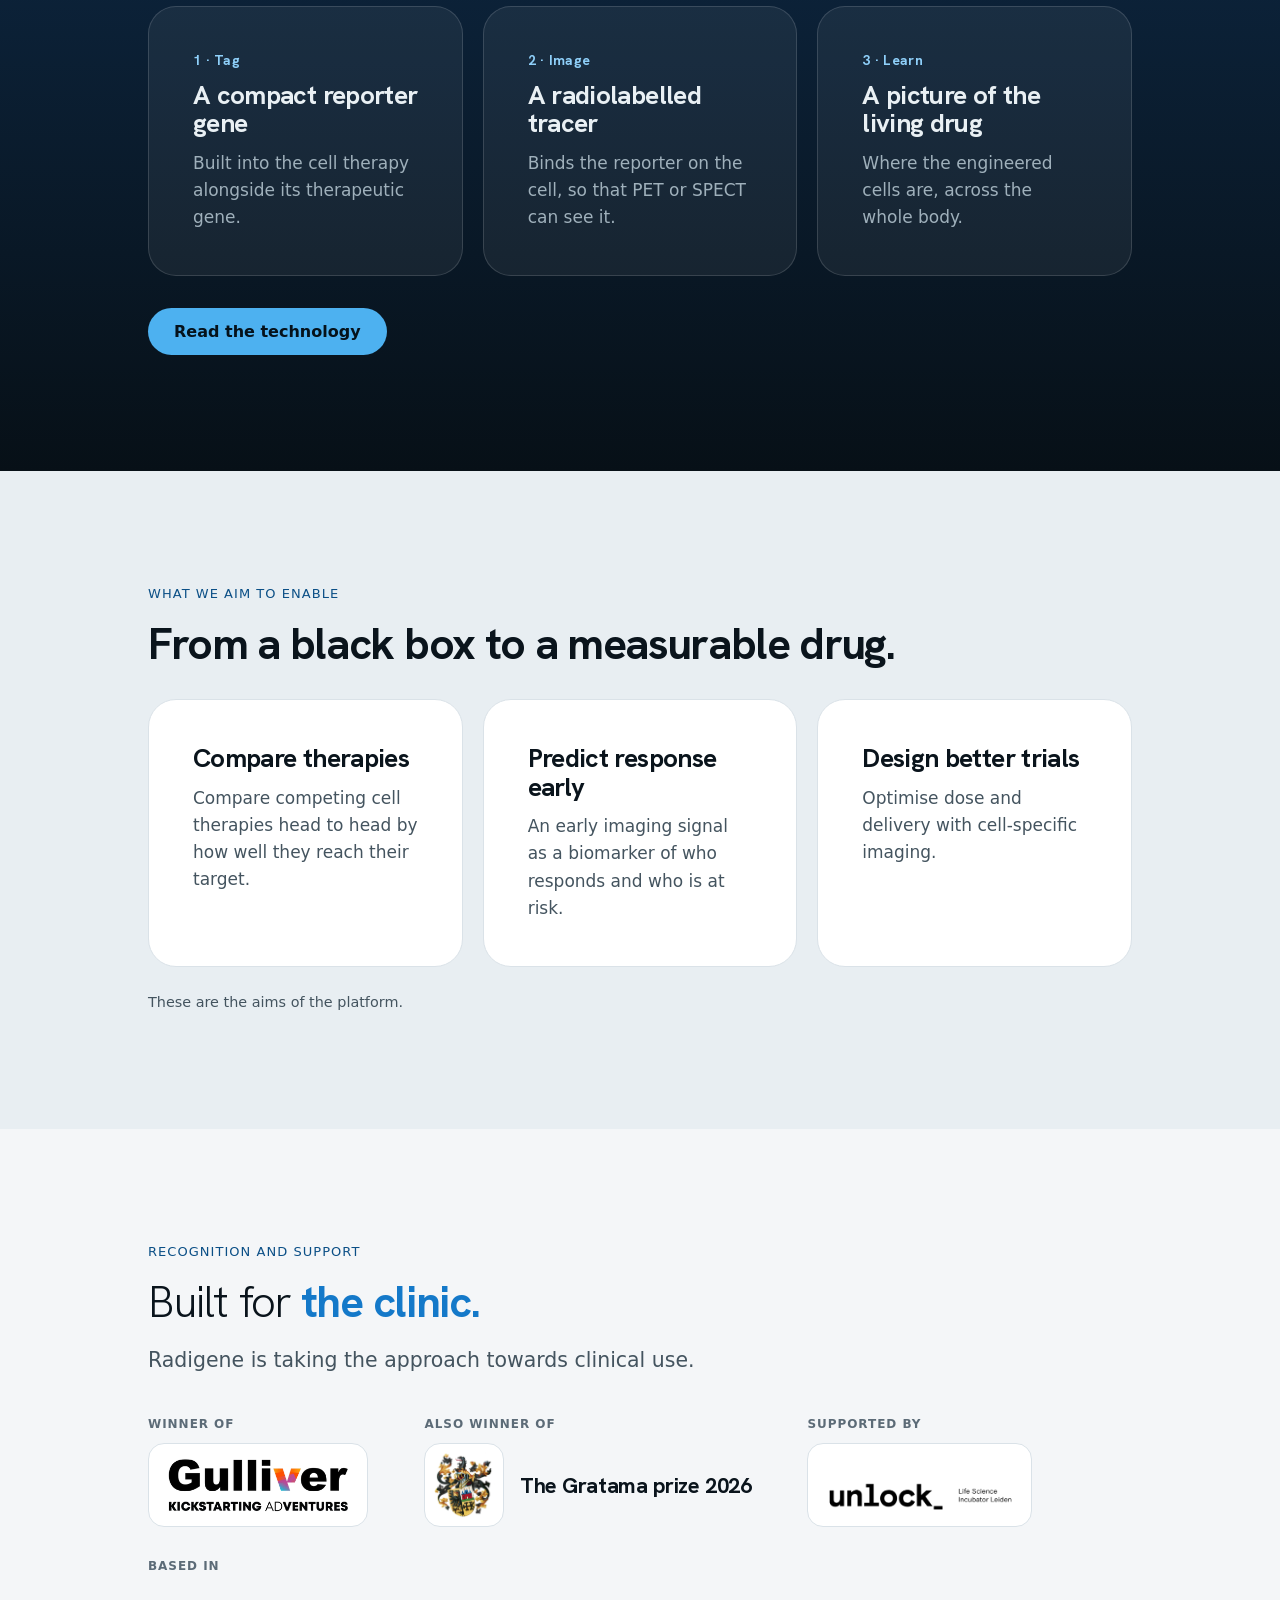
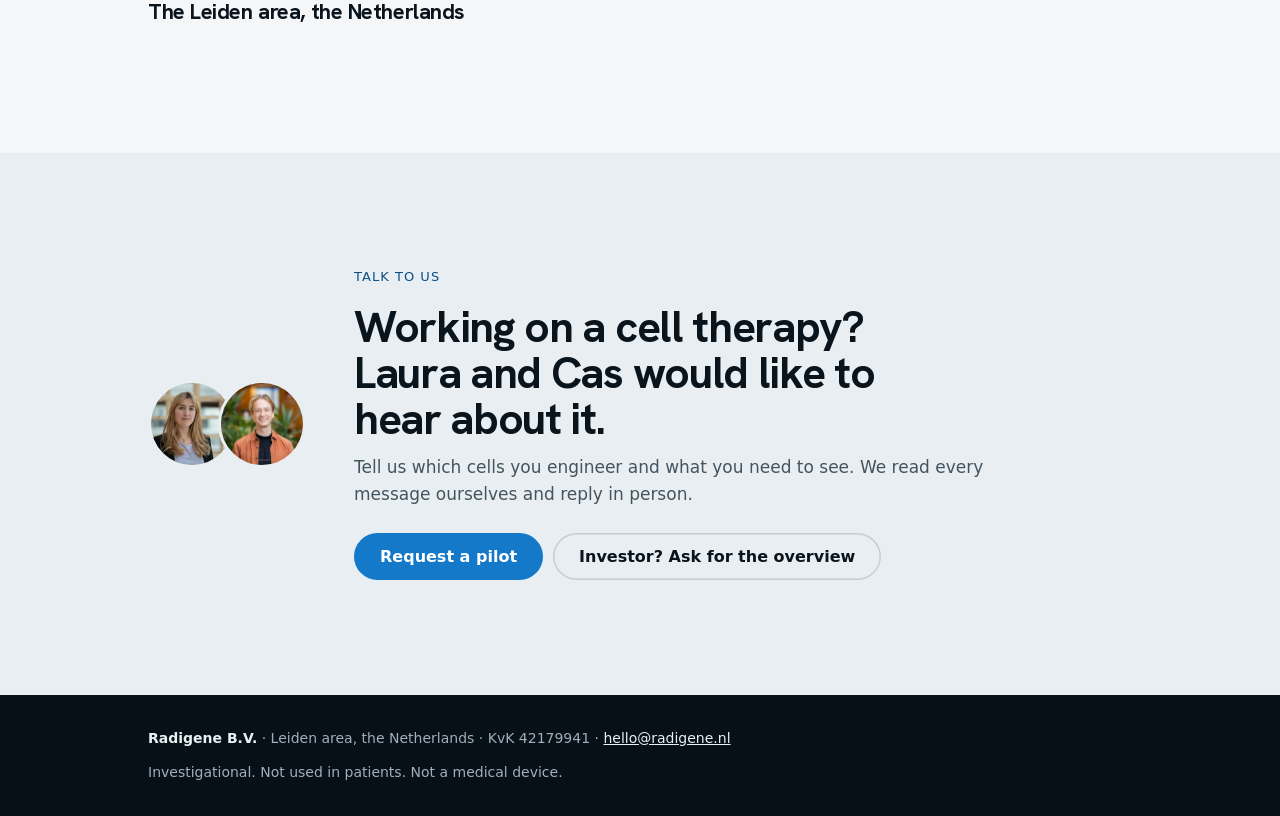
==== commit 05e4d69b: "Remove mouse and not-in-humans wording from pages (kept in FAQ and footer), merge problem figure int" ====
--- a/index.html
+++ b/index.html
@@ -44,7 +44,6 @@
   <div><strong>Below 1 nM</strong><span>Affinity with which the tracer binds the reporter</span></div>
   <div><strong>PET and SPECT</strong><span>Either scanner can see the tagged cells</span></div>
   <div><strong>No biopsy</strong><span>Whole body, and the scan can be repeated</span></div>
-  <div><strong>Shown in mice</strong><span>Published 2024 (Gaspar et al.)</span></div>
 </div></section>
 
 <section class="tint need"><div class="wrap">
@@ -68,16 +67,10 @@
         <li><b>Designed for hospitals.</b> The tracer is designed around gallium-68, made on site with a generator, without a cyclotron.</li>
       </ul></div>
   </div>
+  <figure class="slide" style="margin-top:40px;max-width:760px"><img src="assets/cart-process.png" width="1400" height="980" loading="lazy" alt="CAR-T therapy today: immune cells are taken from the patient, engineered into CAR-T cells and expanded, then infused. Afterwards the open questions are persistence on the tumour, efficacy, side effects, the right dose and damage to other organs."><figcaption>Illustration of CAR-T therapy today, and the questions that stay open after infusion.</figcaption></figure>
 </div></section>
 
 <section><div class="wrap">
-  <p class="eyebrow">The problem</p>
-  <h2>We build living drugs, then lose sight of them.</h2>
-  <p class="lede" style="margin-top:0">A CAR-T cell is not a small molecule. It travels, expands and persists on its own timeline. Once infused, it disappears from view. Where do the cells go? How many engraft? Why do some patients relapse?</p>
-  <figure class="slide" style="margin-top:32px;max-width:760px"><img src="assets/cart-process.png" width="1400" height="980" loading="lazy" alt="CAR-T therapy today: immune cells are taken from the patient, engineered into CAR-T cells and expanded, then infused. Afterwards the open questions are persistence on the tumour, efficacy, side effects, the right dose and damage to other organs."><figcaption>Illustration of CAR-T therapy today, and the questions that stay open after infusion.</figcaption></figure>
-</div></section>
-
-<section class="tint"><div class="wrap">
   <p class="eyebrow">The question clinicians ask first</p>
   <h2><span class="soft">Is that lesion the cancer,</span> <em>or the cure?</em></h2>
   <p class="lede" style="margin-top:0">After infusion, a lesion can brighten because the tumour grows, or because a wave of activated T cells has arrived. A metabolic scan shows both as hot. A reporter on the engineered cells aims to tell them apart.</p>
@@ -89,7 +82,7 @@
   <div class="cols" style="margin-top:32px">
     <div class="panel"><p class="num">1 &middot; Tag</p><h3>A compact reporter gene</h3><p style="margin-top:12px">Built into the cell therapy alongside its therapeutic gene.</p></div>
     <div class="panel"><p class="num">2 &middot; Image</p><h3>A radiolabelled tracer</h3><p style="margin-top:12px">Binds the reporter on the cell, so that PET or SPECT can see it.</p></div>
-    <div class="panel"><p class="num">3 &middot; Learn</p><h3>A picture of the living drug</h3><p style="margin-top:12px">Where the engineered cells are, across the whole body, without a biopsy.</p></div>
+    <div class="panel"><p class="num">3 &middot; Learn</p><h3>A picture of the living drug</h3><p style="margin-top:12px">Where the engineered cells are, across the whole body.</p></div>
   </div>
   <a class="btn" href="technology.html">Read the technology</a>
 </div></section>
@@ -102,13 +95,13 @@
     <div class="panel"><h3>Predict response early</h3><p style="margin-top:12px">An early imaging signal as a biomarker of who responds and who is at risk.</p></div>
     <div class="panel"><h3>Design better trials</h3><p style="margin-top:12px">Optimise dose and delivery with cell-specific imaging.</p></div>
   </div>
-  <p style="margin-top:24px;font-size:.9rem">These are the aims of the platform. They are not yet demonstrated in patients.</p>
+  <p style="margin-top:24px;font-size:.9rem">These are the aims of the platform.</p>
 </div></section>
 
 <section><div class="wrap">
-  <p class="eyebrow">Where we stand</p>
-  <h2><span class="soft">Shown in mice.</span> <em>Built for the clinic.</em></h2>
-  <p class="lede" style="margin-top:0">The underlying approach has been shown in mice (<a href="https://doi.org/10.3390/ijms25158206" rel="noopener" target="_blank">Gaspar et al., Int. J. Mol. Sci., 2024</a>). Radigene is taking it towards clinical use. It is not used in patients today.</p>
+  <p class="eyebrow">Recognition and support</p>
+  <h2><span class="soft">Built for</span> <em>the clinic.</em></h2>
+  <p class="lede" style="margin-top:0">Radigene is taking the approach towards clinical use.</p>
   <div class="recog">
     <div><span>Winner of</span><img src="assets/logo-gulliver.png" width="180" height="56" alt="Gulliver Challenge, Kickstarting Adventures" loading="lazy"></div>
     <div><span>Also winner of</span><div class="gr"><img src="assets/logo-gratama.png" width="76" height="81" alt="Gratama crest" loading="lazy"><p class="loc">The Gratama prize 2026</p></div></div>
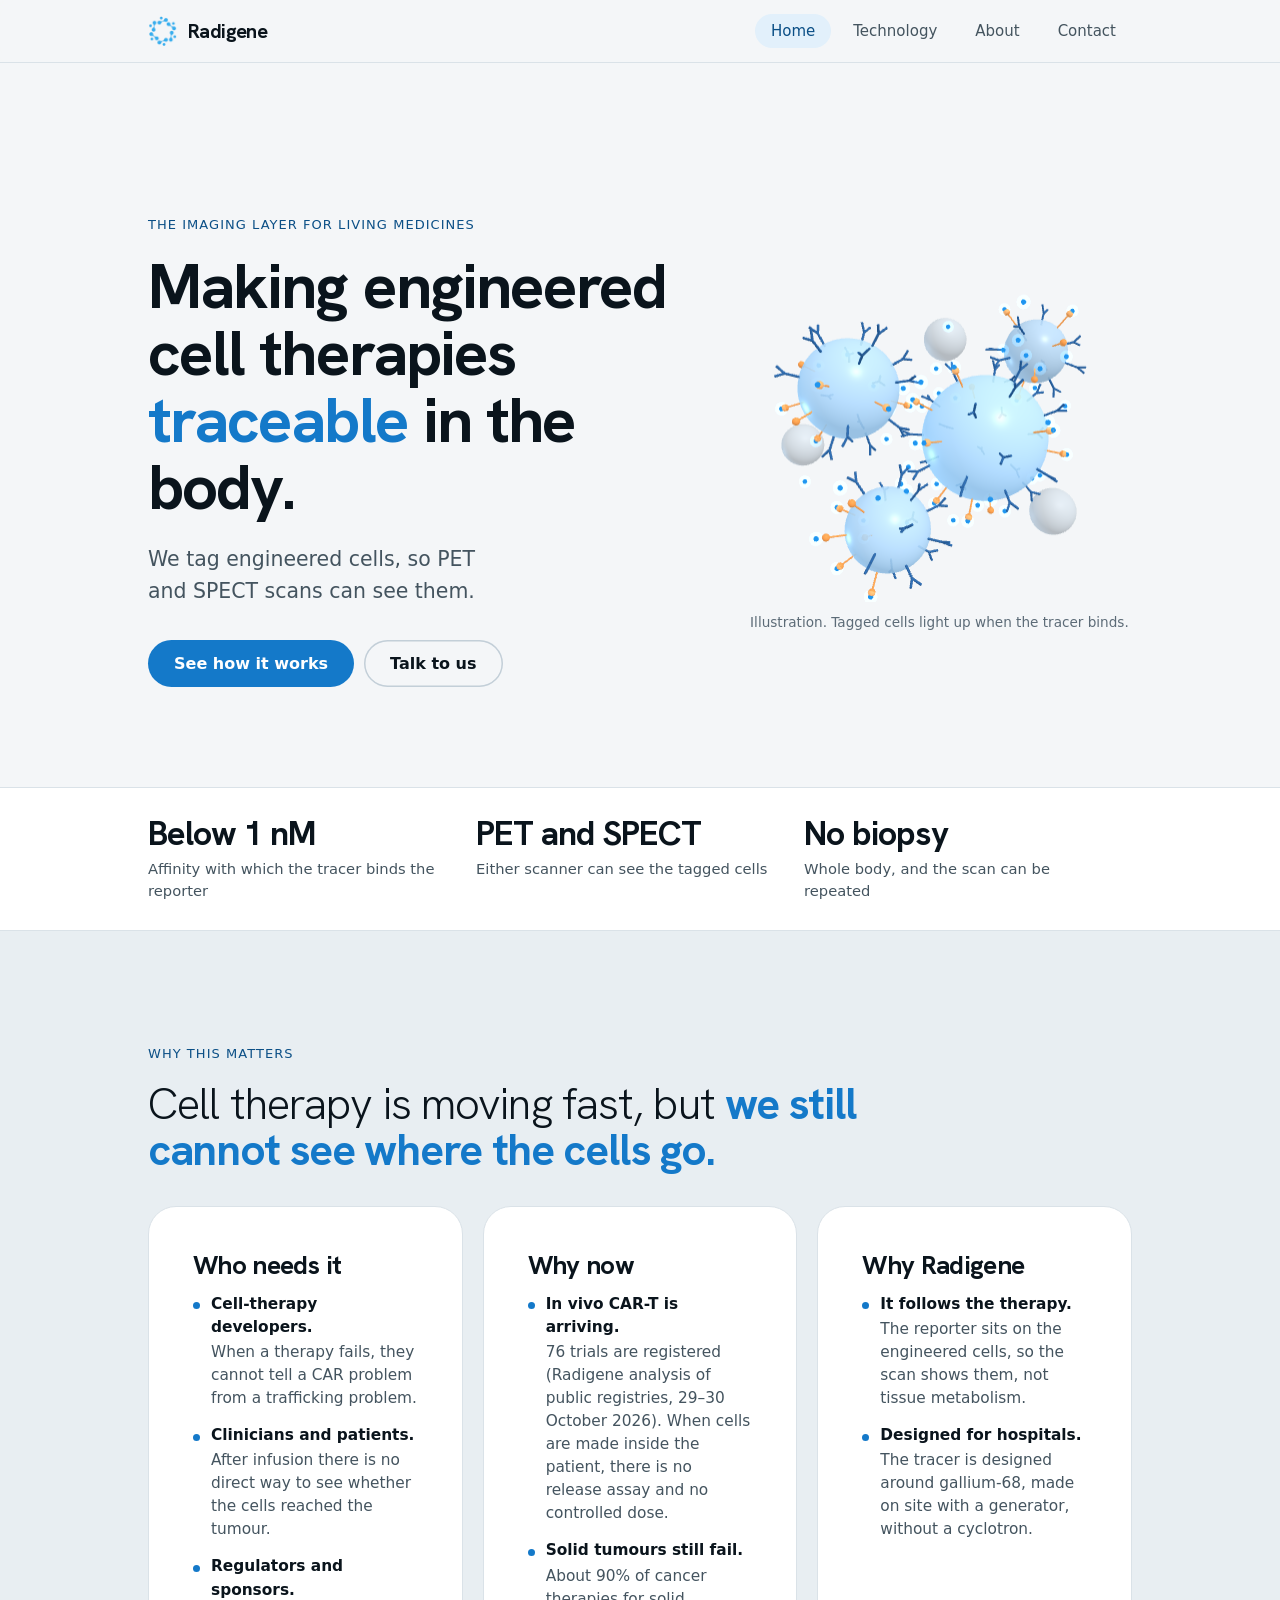
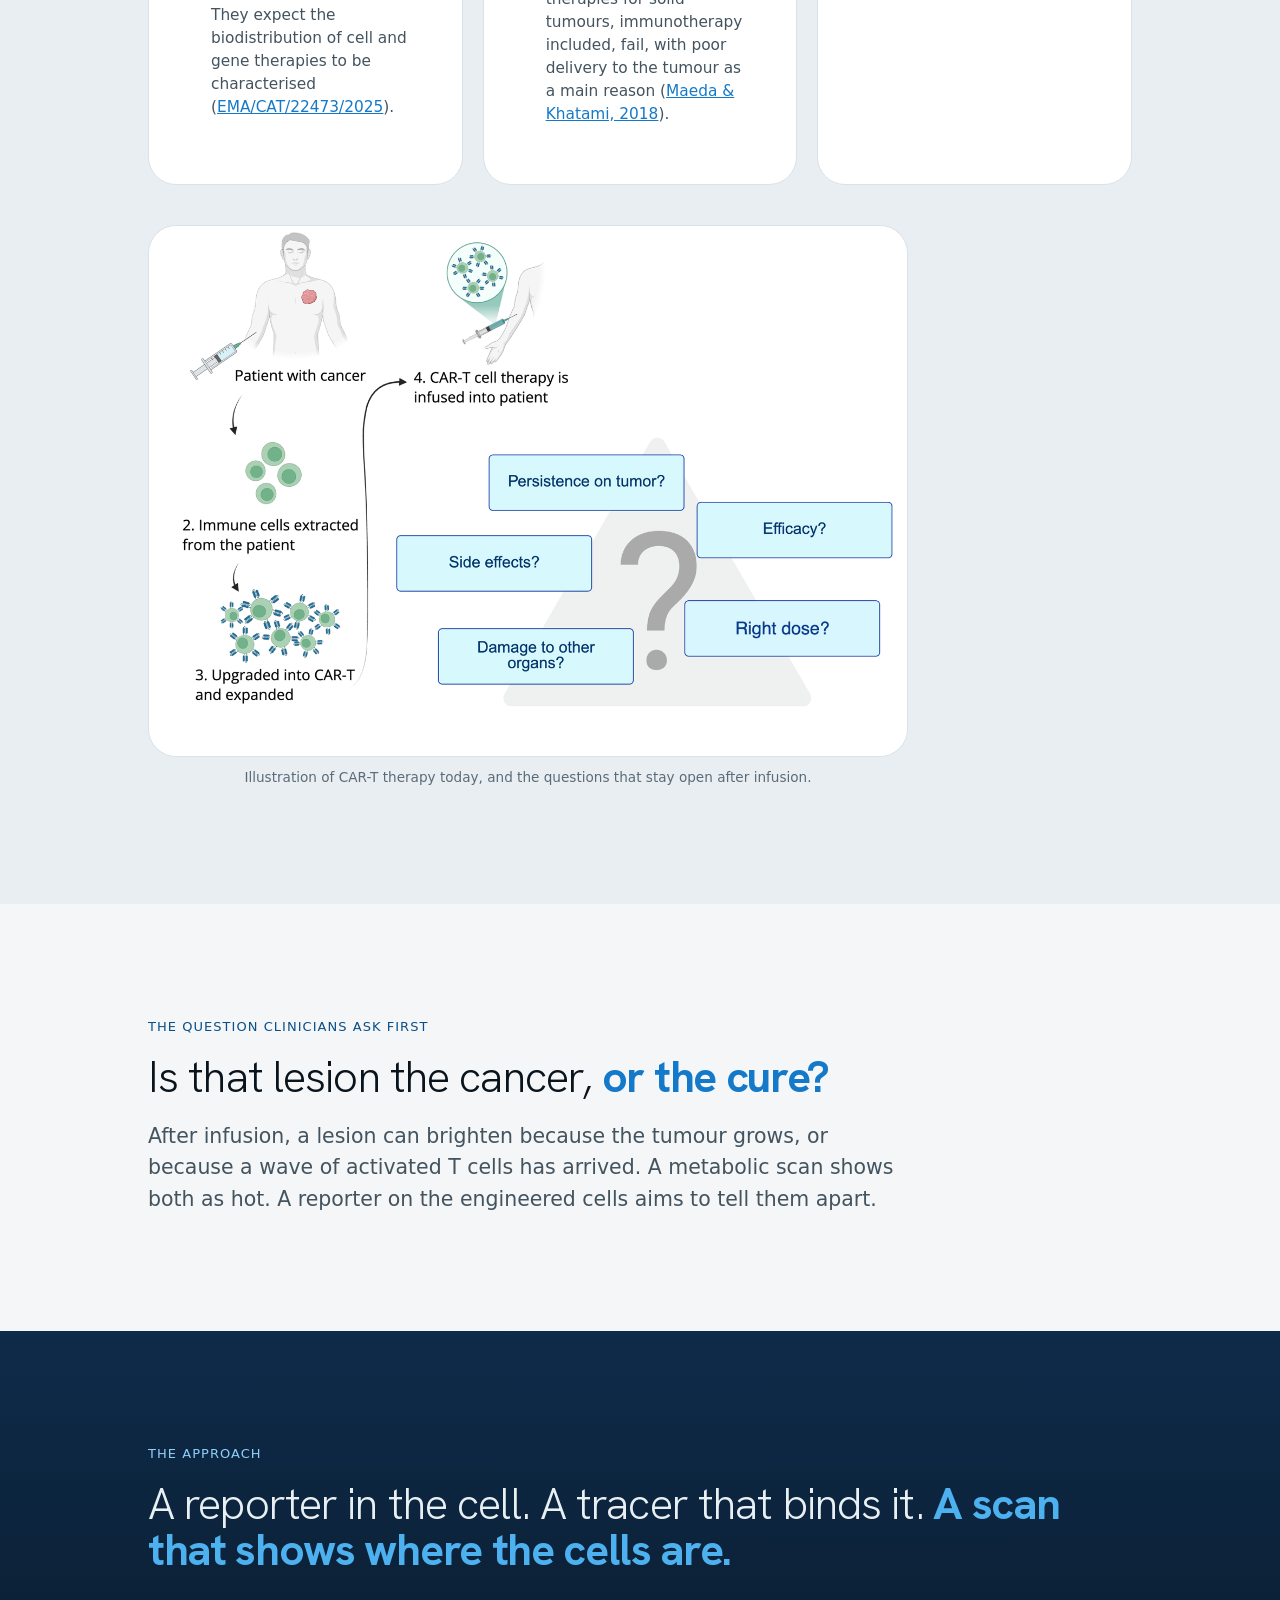
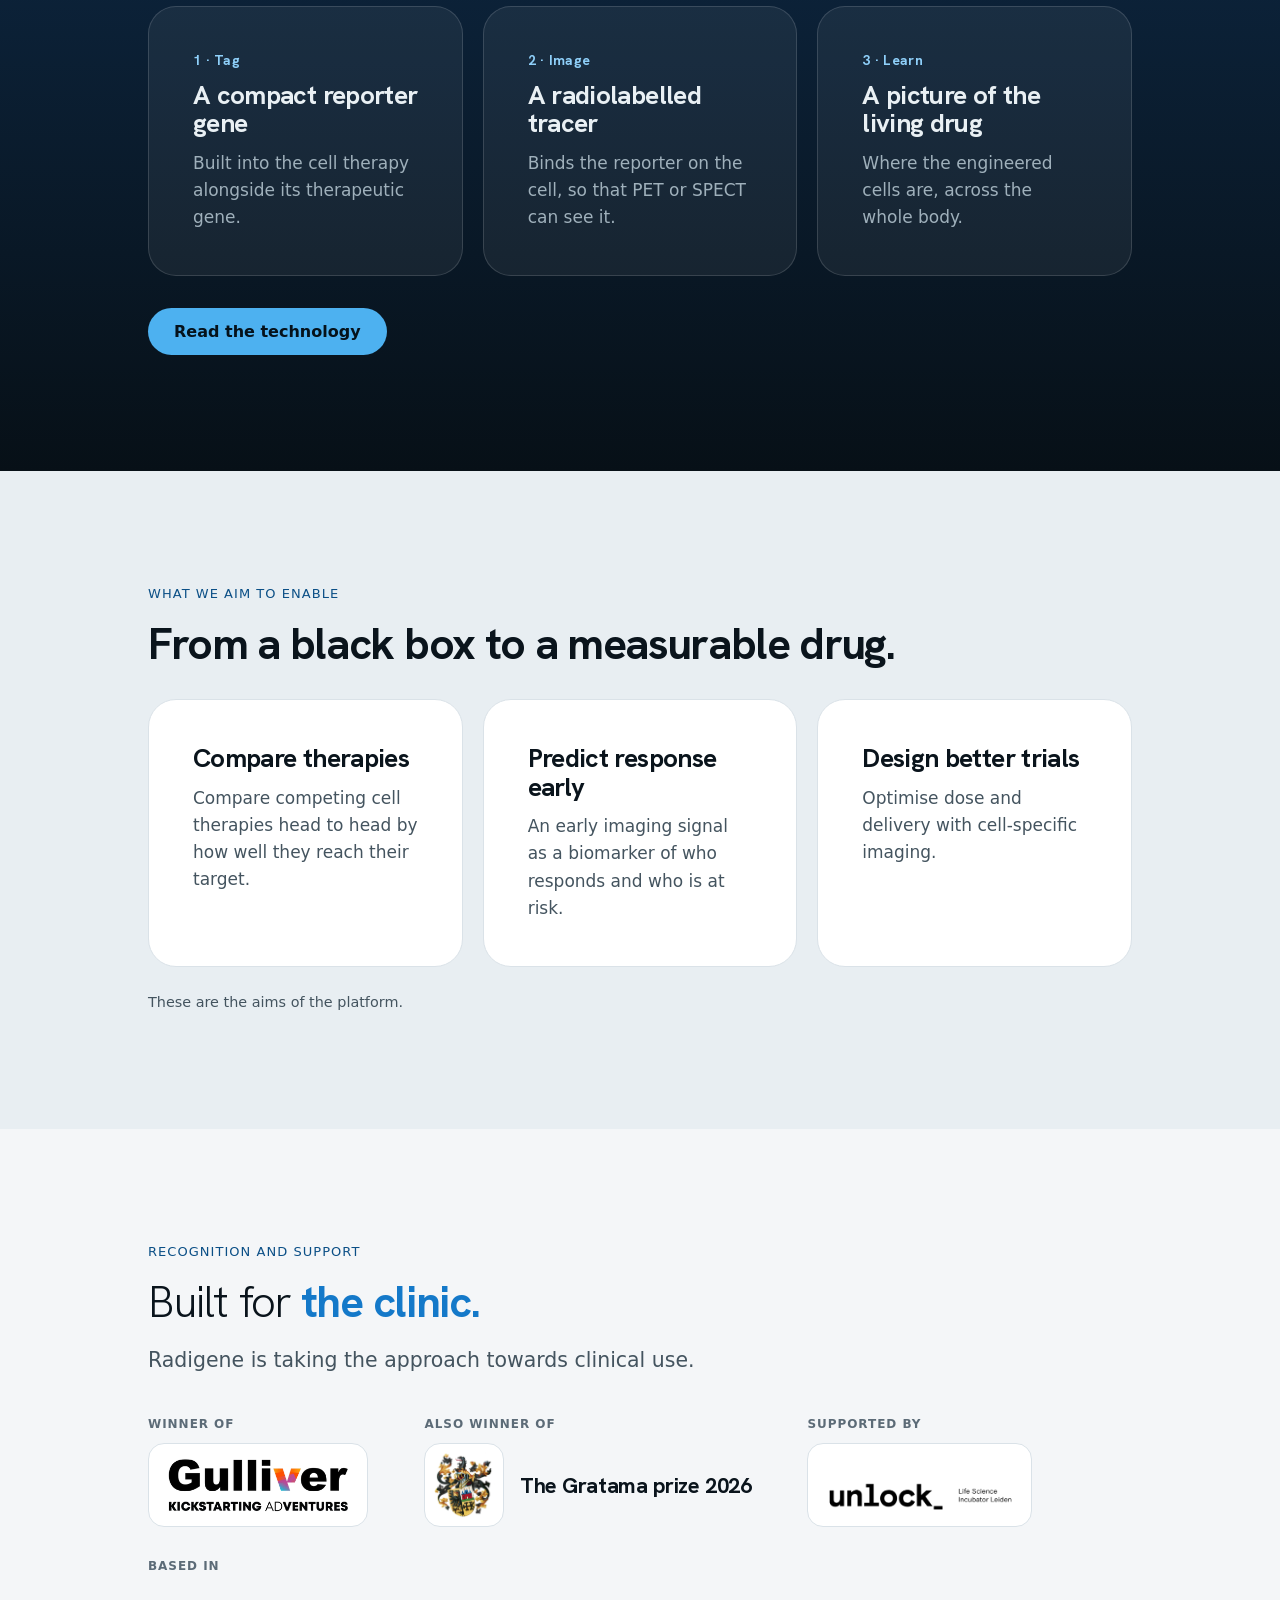
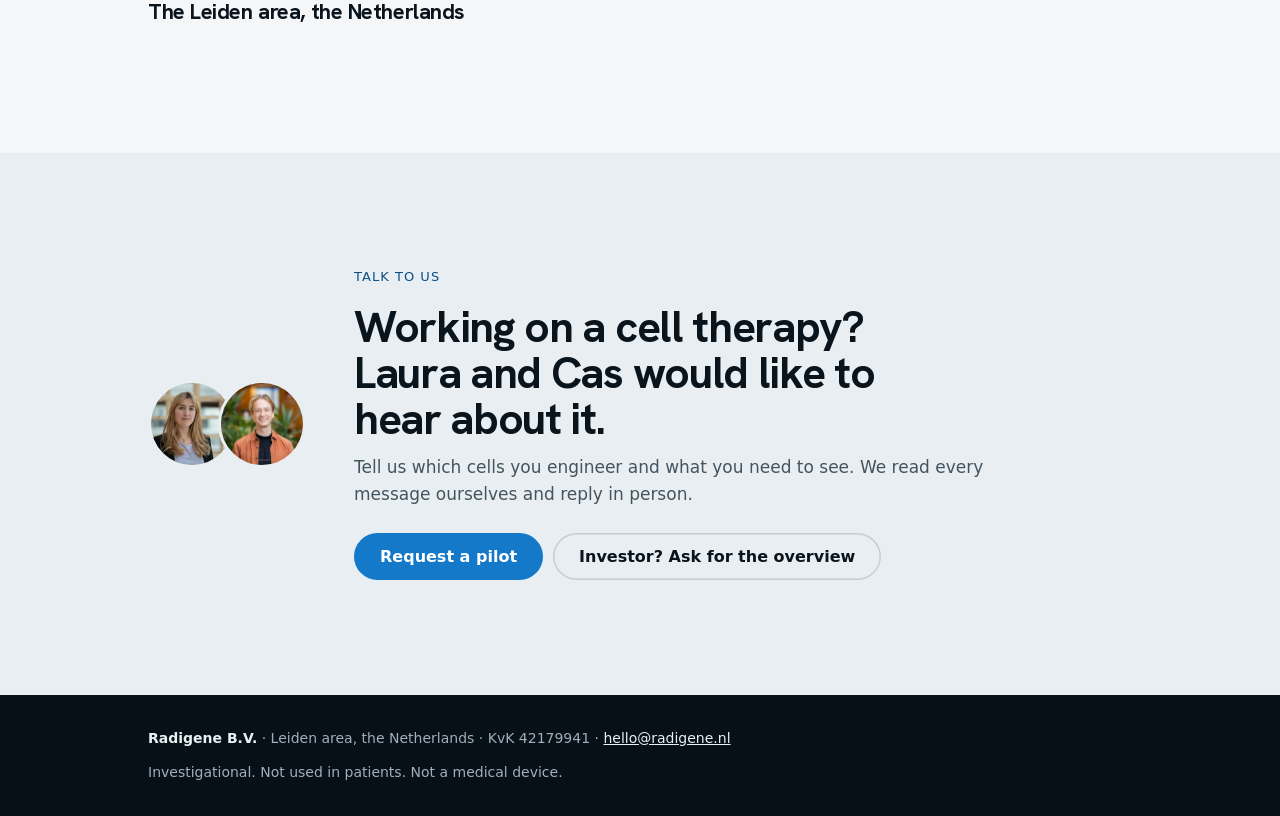
==== commit 285f70b6: "Home: interactive 3D hero (self-hosted Three.js r160) with SVG fallback Co-Authored-By: Claude Sonne" ====
--- a/index.html
+++ b/index.html
@@ -128,5 +128,6 @@
     <span>Investigational. Not used in patients. Not a medical device.</span>
   </div>
 </footer>
+<script type="module" src="assets/hero3d.js"></script>
 </body>
 </html>
--- a/assets/site.css
+++ b/assets/site.css
@@ -160,3 +160,9 @@
   .facts>div{padding:18px 0;border-bottom:1px solid var(--line)}
   .facts>div:last-child{border-bottom:0}
 }
+
+/* 3D hero (Three.js, assets/hero3d.js): canvas fades in over the SVG, which stays as the fallback */
+.hero3d-stack{position:relative}
+.hero3d-stack canvas{position:absolute;inset:0;width:100%;height:100%;opacity:0;transition:opacity .7s ease;touch-action:pan-y}
+.hero3d-stack.on canvas{opacity:1}
+.hero3d-stack.on .viz{visibility:hidden}
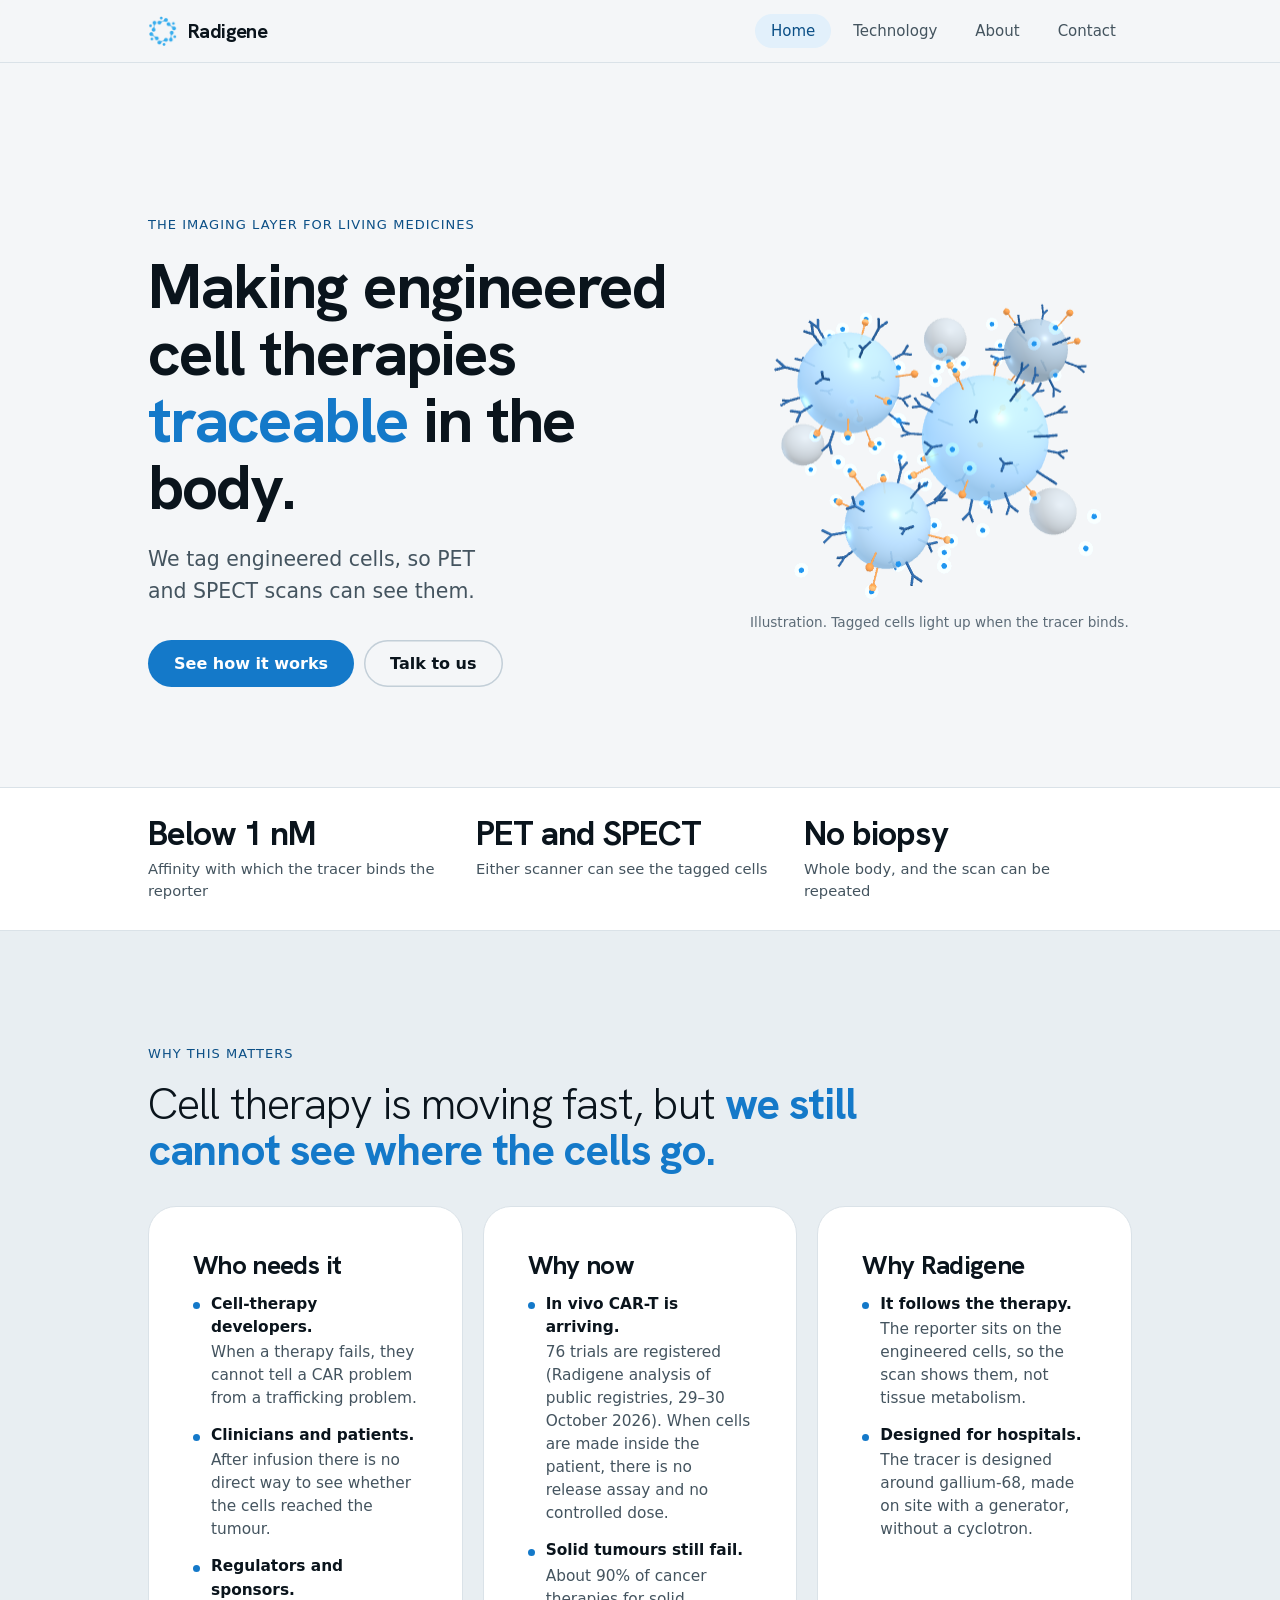
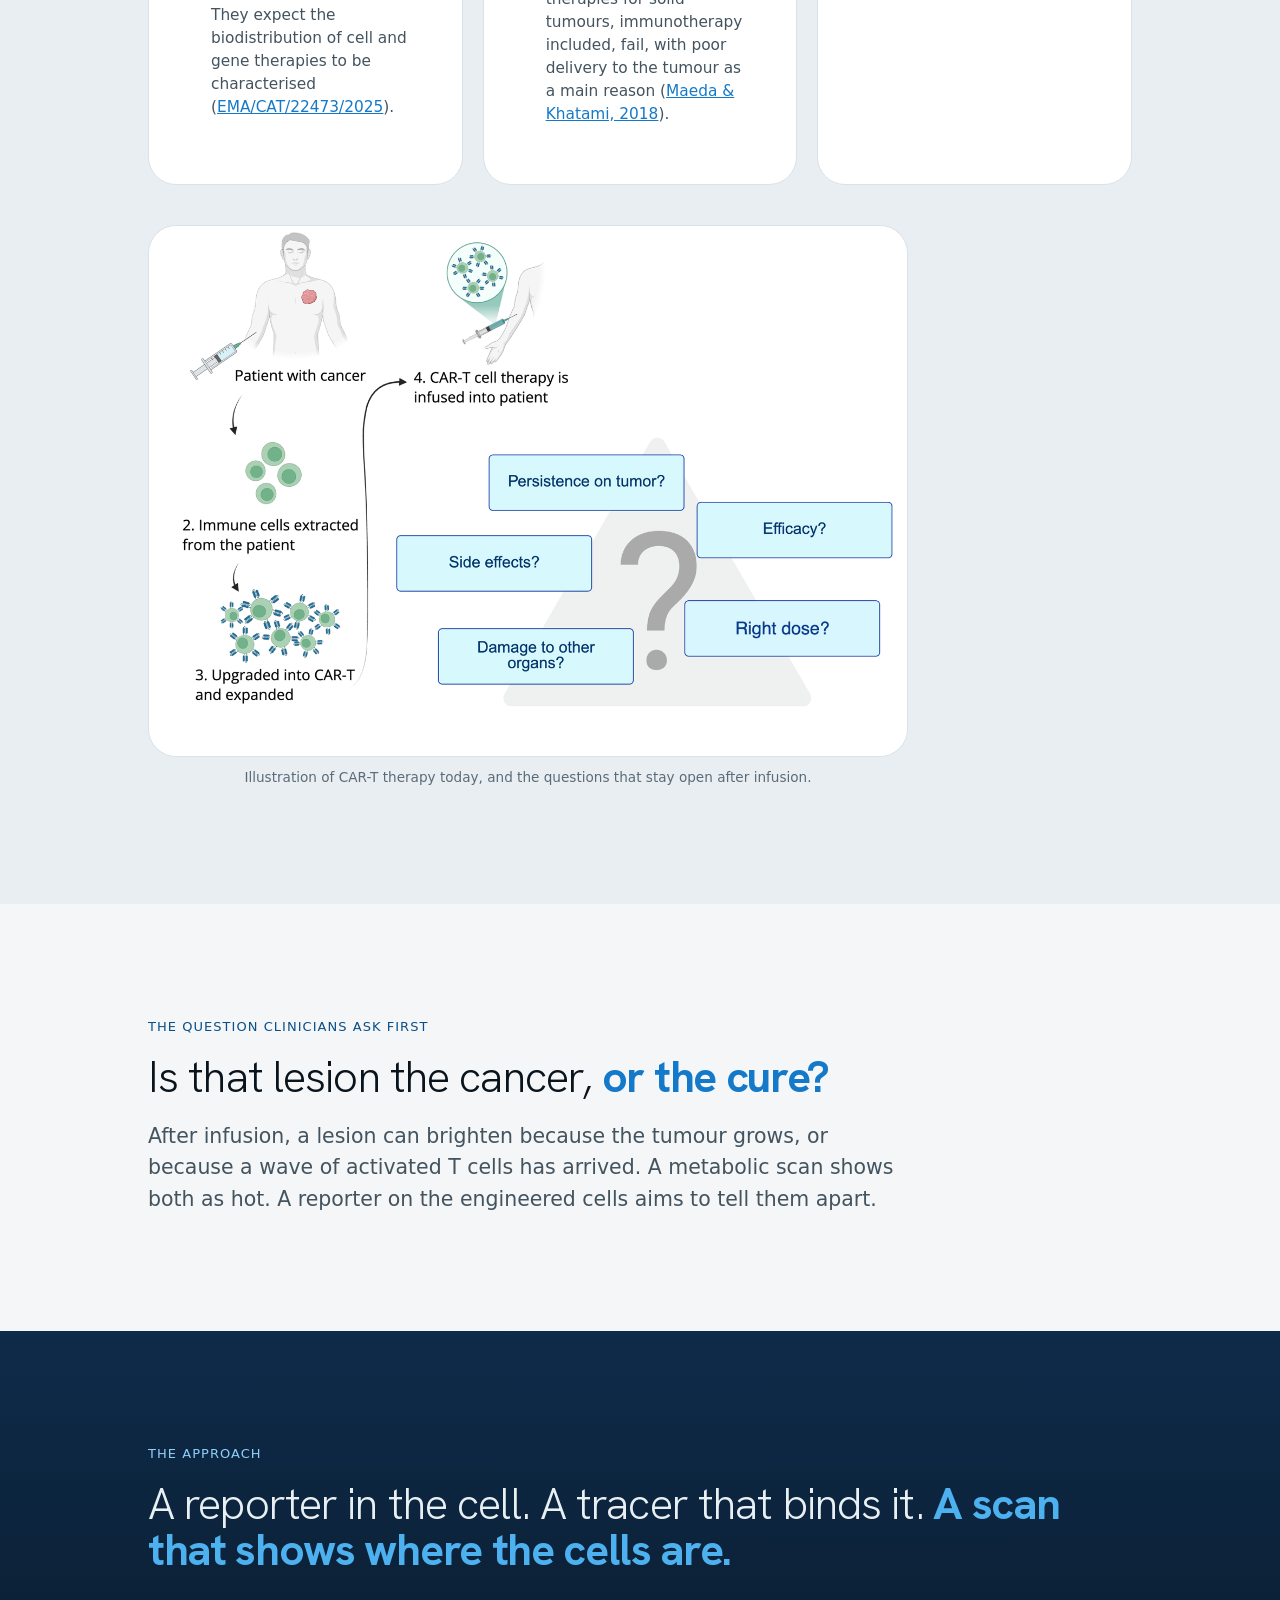
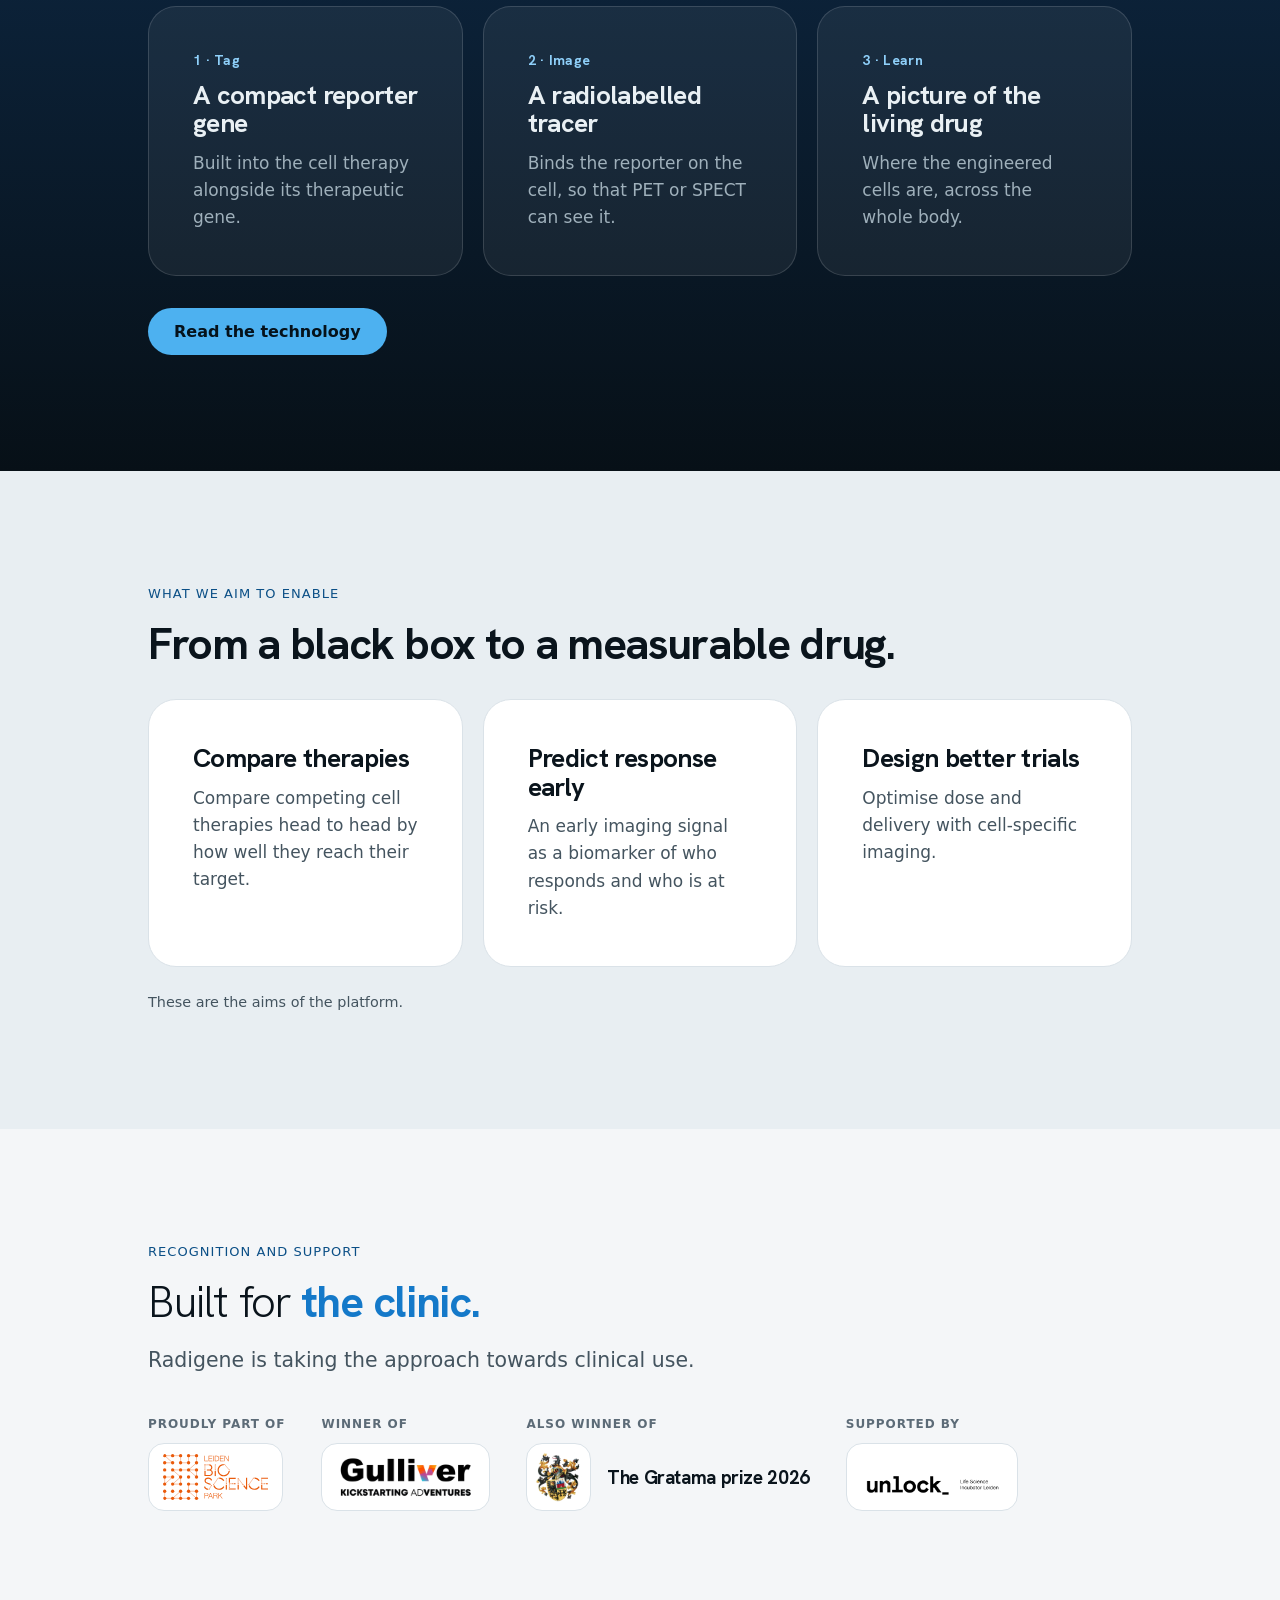
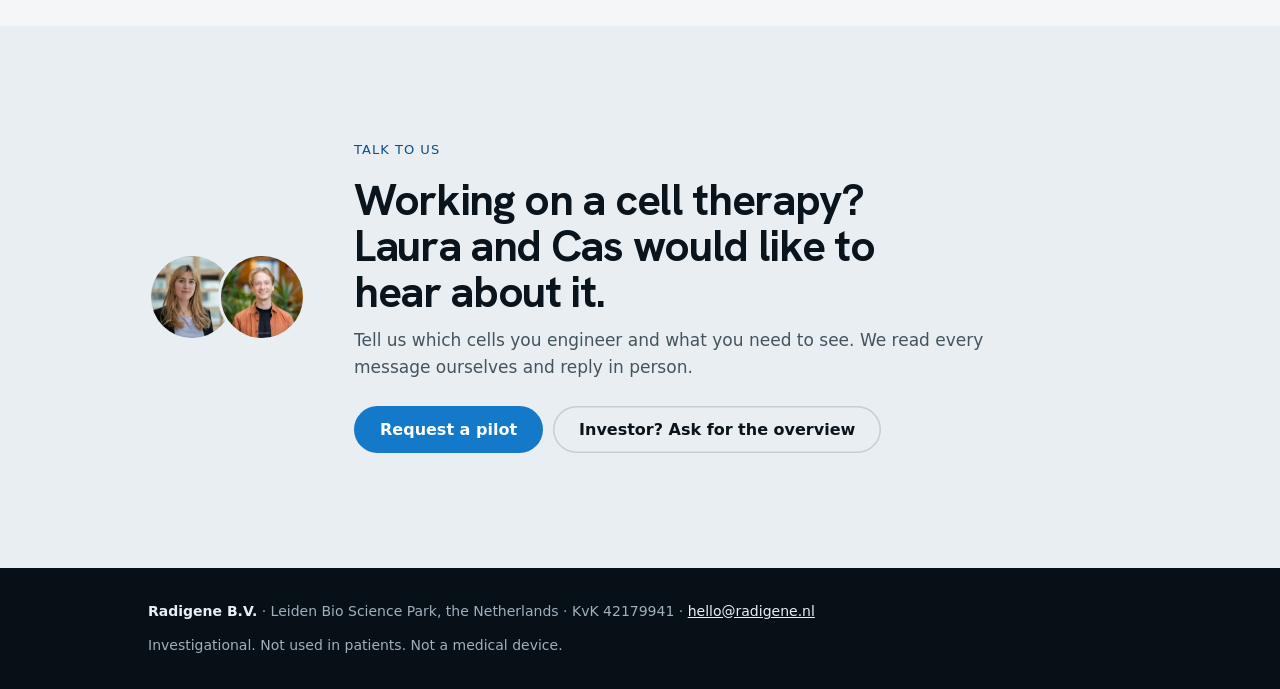
==== commit f2c22f2f: "About: advisory board with Carel Nicolai; Leiden Bio Science Park logo and location wording Co-Autho" ====
--- a/index.html
+++ b/index.html
@@ -103,10 +103,10 @@
   <h2><span class="soft">Built for</span> <em>the clinic.</em></h2>
   <p class="lede" style="margin-top:0">Radigene is taking the approach towards clinical use.</p>
   <div class="recog">
+    <div><span>Proudly part of</span><a href="https://leidenbiosciencepark.nl" rel="noopener" target="_blank"><img src="assets/lbsp-logo.svg" width="164" height="72" class="lbsp" alt="Leiden Bio Science Park" loading="lazy"></a></div>
     <div><span>Winner of</span><img src="assets/logo-gulliver.png" width="180" height="56" alt="Gulliver Challenge, Kickstarting Adventures" loading="lazy"></div>
     <div><span>Also winner of</span><div class="gr"><img src="assets/logo-gratama.png" width="76" height="81" alt="Gratama crest" loading="lazy"><p class="loc">The Gratama prize 2026</p></div></div>
     <div><span>Supported by</span><img src="assets/logo-unlock.png" width="225" height="69" alt="unlock_, Life Science Incubator Leiden" loading="lazy"></div>
-    <div><span>Based in</span><p class="loc">The Leiden area, the Netherlands</p></div>
   </div>
 </div></section>
 
@@ -124,7 +124,7 @@
 </main>
 <footer class="site">
   <div class="wrap">
-    <span><b>Radigene B.V.</b> &middot; Leiden area, the Netherlands &middot; KvK 42179941 &middot; <a href="mailto:hello@radigene.nl">hello@radigene.nl</a></span>
+    <span><b>Radigene B.V.</b> &middot; Leiden Bio Science Park, the Netherlands &middot; KvK 42179941 &middot; <a href="mailto:hello@radigene.nl">hello@radigene.nl</a></span>
     <span>Investigational. Not used in patients. Not a medical device.</span>
   </div>
 </footer>
--- a/assets/site.css
+++ b/assets/site.css
@@ -166,3 +166,7 @@
 .hero3d-stack canvas{position:absolute;inset:0;width:100%;height:100%;opacity:0;transition:opacity .7s ease;touch-action:pan-y}
 .hero3d-stack.on canvas{opacity:1}
 .hero3d-stack.on .viz{visibility:hidden}
+
+.recog img.lbsp{height:64px;width:auto;max-height:none;padding:10px 14px}
+@media (min-width:900px){.recog{gap:32px 36px}}
+@media (min-width:900px){.recog img{max-height:68px}.recog .gr img{max-height:68px}.recog .gr .loc{font-size:19px}.recog img.lbsp{height:68px;flex:none}}
